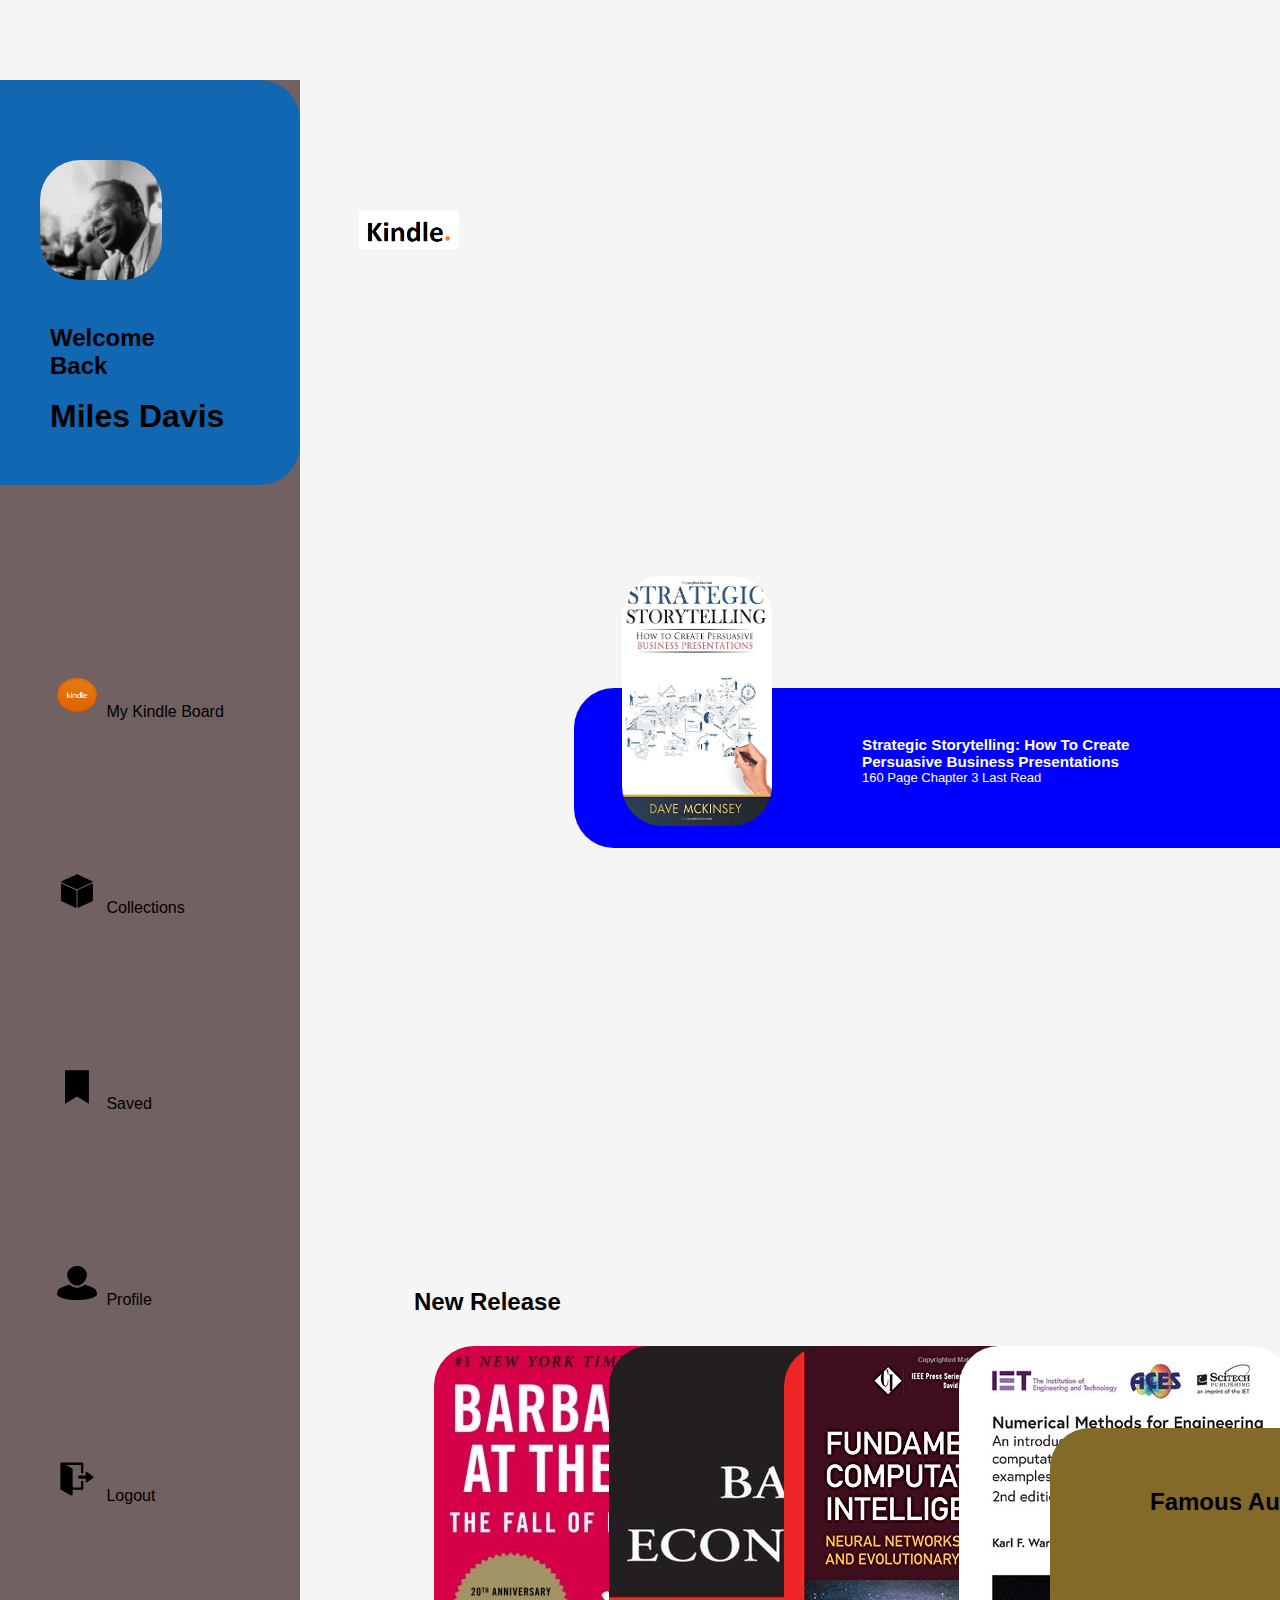
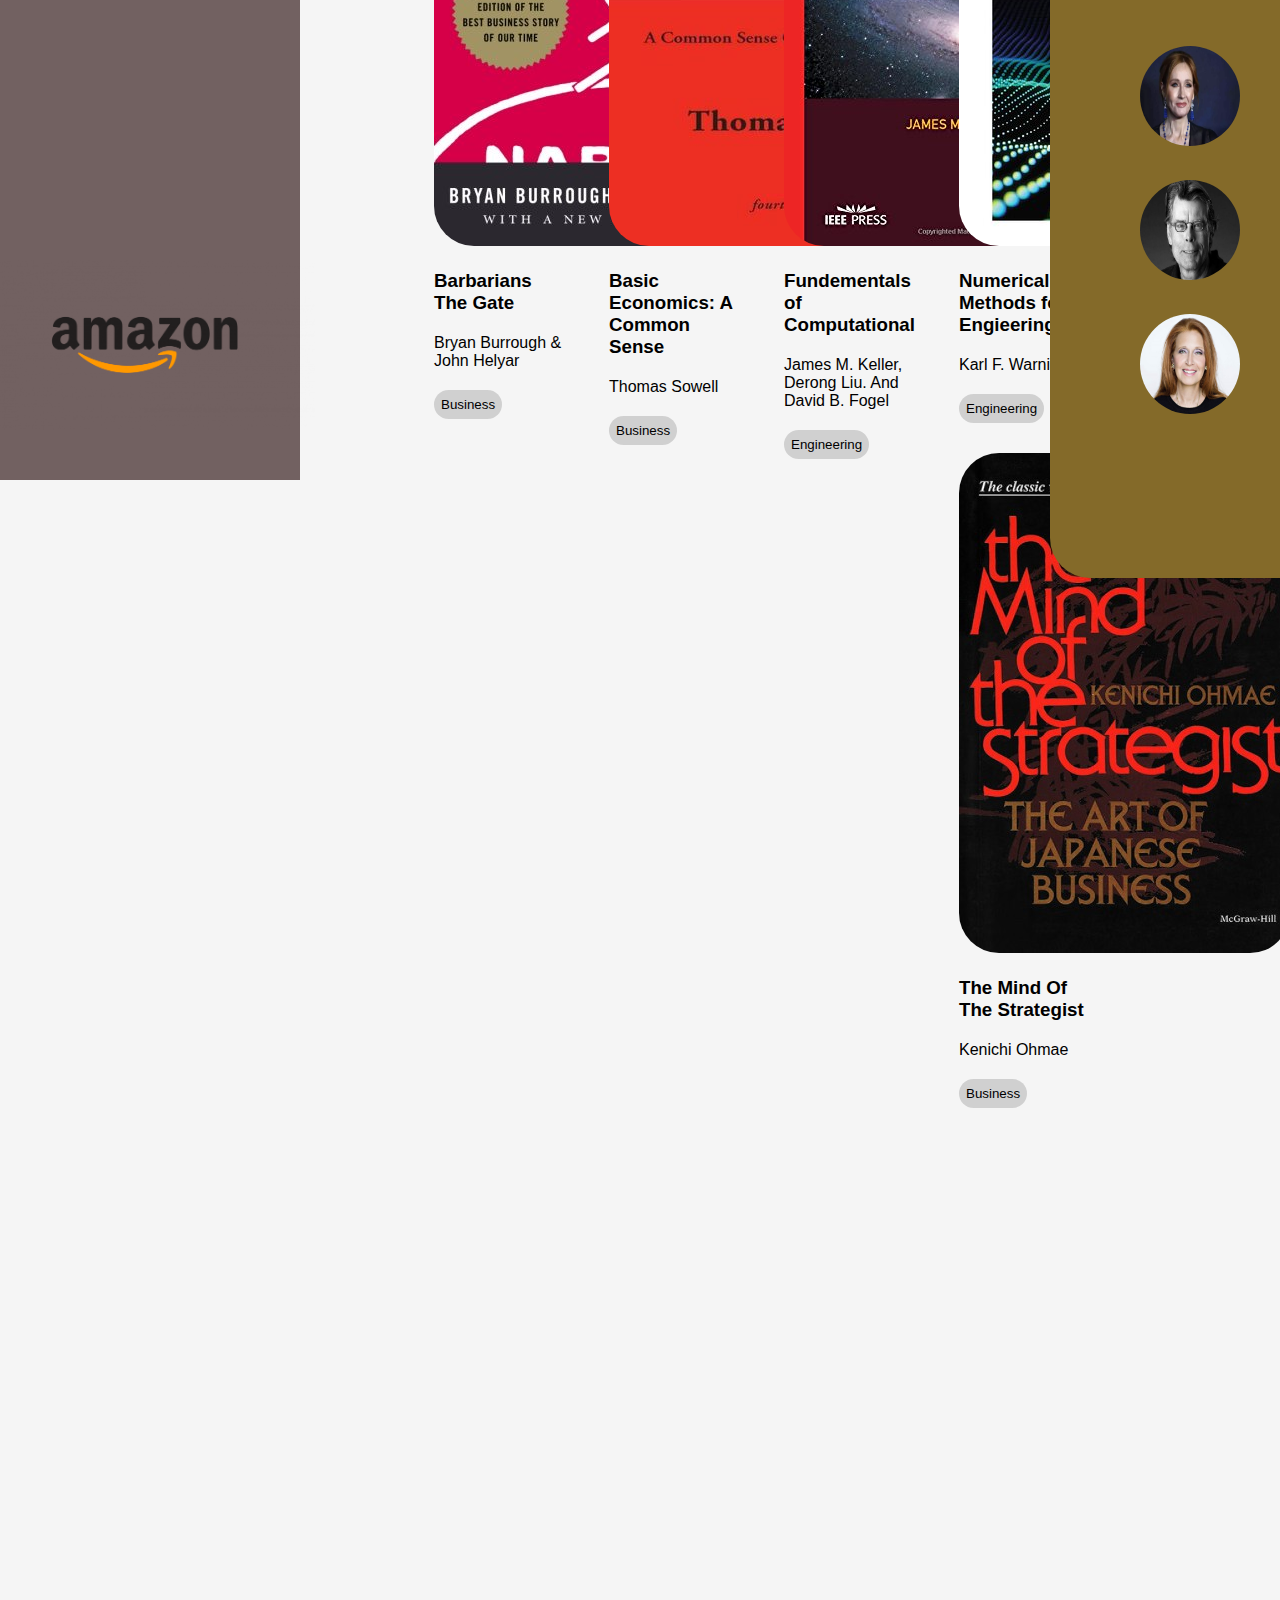
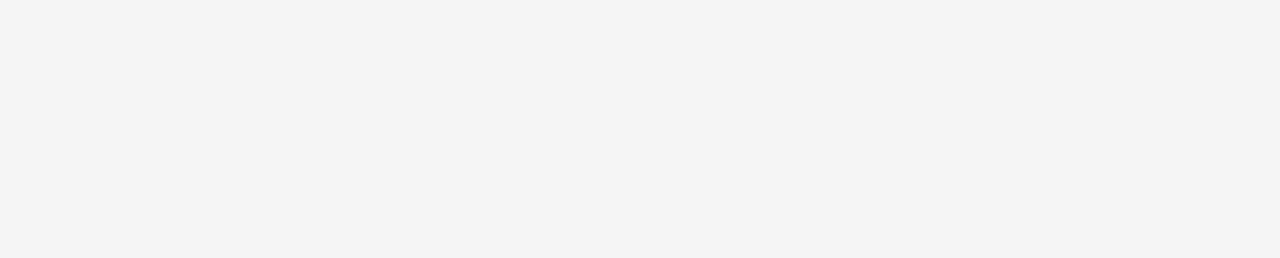
==== index.html @ 83be79df "updates 2" ====
<!DOCTYPE html>
<html>


<head>
    <meta charset="UTF-8">
    <meta name="index page" content=" ">
    <meta name=" " content=" ">
    <meta name="keywords" content=" ">
    <title>Home Page</title>
    <!-- displays site properly based on user's device -->
    <meta name="viewport" content="width=device-width, initial-scale=1.0">
    <link rel="stylesheet" href="./style.css">
</head>

<title> Amazon landing page</title>



<body style="background-color: #f5f5f5;font-family:'Segoe UI', Tahoma, Geneva, Verdana, sans-serif;">


    <header class="upperHeader">

        <!------------- Search--------------------->
        <div class="searchNav">


            <table class="searchNavtable">
                <tr>
                    <!----------------Logo------------------->
                    <td style="padding-right: 600px;">
                        <img id="navIcon" src="./assest/img/kindle.png">
                    </td>
                    <!-----------------Searchbar------------------>
                    <td style="padding-left:600px">
                        <div class=" container " style="grid-row:auto">
                            <form action="/ " method="GET " class="form ">
                                <input type="search " placeholder=" Search your books " class="search-field " />
                                <button type="submit " class="search-button ">
                                <img src="./assest/img/magnified.png ">
                              </button>
                            </form>
                        </div>
                    </td>
                    <!----------------------------------->
                    <td style="padding-left:50px">
                        <h3>New Release</h3>
                    </td>
                    <!----------------------------------->
                    <td style="padding-left:50px">
                        <h3 style="font-family:'Segoe UI', Tahoma, Geneva, Verdana, sans-serif;">Featured</h3>
                    </td>

                    <td style="padding-left:50px">
                        <img src="./assest/img/grid-fill.svg ">
                    </td>
                </tr>
            </table>




            <!----------------Recent books------------------->




    </header>



    <body>
        <!---------------leftsidebars------------------->
        <div class="leftsidebar">

            <div class="userName">
                <img id="userImage" src="./assest/img/IMG_20191210_074934.jpg">
                <br>
                <h2>Welcome <br> Back</h2>
                <br>
                <h1>Miles Davis</h1>
            </div>

            <div class="leftsidebar_table">
                <table>
                    <tr span="1">
                        <!----- KINDLE ICON----->
                        <td colspan="2">

                            <p> <img src="./assest/img/kindle-icon.png"> My Kindle Board</p>
                        </td>
                    </tr>
                    <tr>
                        <td>

                            <p> <img src="./assest/img/icon/cube.svg"> Collections</p>
                        </td>
                    </tr>
                    <tr>
                        <td>
                            <p> <img src="./assest/img/icon/bookmark.svg"> Saved</p>
                        </td>
                    </tr>
                    <tr>
                        <td>

                            <p> <img src="./assest/img/icon/profile.png"> Profile</p>
                        </td>
                    </tr>
                    <tr>
                        <td>
                            <p> <img src="./assest/img/icon/logout.svg"> Logout</p>
                        </td>
                    </tr>
                    <tr>
                        <td>

                        </td>
                    </tr>
                </table>
                <img id="productAmazon" src="./assest/img/amazon_PNG13-750x375.png">
            </div>

        </div>




        <!----------------Recent books------------------->
        <!----------------This portion will use the Jquery API for animation------------------->
        <div class="scrollRecentbooks">


            <!----------------This portion will use the Jquery API for animation------------------->
            <div class="rowImagecontainer">
                <div class="columnSlidefade">
                    <font size="-1">
                        <h3>Strategic Storytelling: How To Create<br> Persuasive Business Presentations</h3>
                        <P>
                            160 Page Chapter 3 Last Read
                        </P>
                    </font>
                    <div id="bookCover">
                        <img src="./assest/books/book1.jpg">
                    </div>

                </div>

            </div>

            <div class="rowImagecontainer1">
                <div class="columnSlidefade1">
                    <font size="-1">
                        <h3>Strategic Storytelling: How To Create<br> Persuasive Business Presentations</h3>
                        <P>
                            160 Page Chapter 3 Last Read
                        </P>
                    </font>
                    <div id="bookCover1">
                        <img src="./assest/books/book1.jpg">
                    </div>

                </div>

            </div>

            <div class="rowImagecontainer2">
                <div class="columnSlidefade2">
                    <font size="-1">
                        <h3>Strategic Storytelling: How To Create<br> Persuasive Business Presentations</h3>
                        <P>
                            160 Page Chapter 3 Last Read
                        </P>
                    </font>
                    <div id="bookCover2">
                        <img src="./assest/books/book1.jpg">
                    </div>

                </div>

            </div>


            <div class="rowImagecontainer3">
                <div class="columnSlidefade3">
                    <font size="-1">
                        <h3>Strategic Storytelling: How To Create<br> Persuasive Business Presentations</h3>
                        <P>
                            160 Page Chapter 3 Last Read
                        </P>
                    </font>
                    <div id="bookCover2">
                        <img src="./assest/books/book1.jpg">
                    </div>

                </div>

            </div>

            <div class="rowImagecontainer4">
                <div class="columnSlidefade4">
                    <font size="-1">
                        <h3>Strategic Storytelling: How To Create<br> Persuasive Business Presentations</h3>
                        <P>
                            160 Page Chapter 3 Last Read
                        </P>
                    </font>
                    <div id="bookCover4">
                        <img src="./assest/books/book1.jpg">
                    </div>

                </div>

            </div>

            <div class="rowImagecontainer5">
                <div class="columnSlidefade5">
                    <font size="-1">
                        <h3>Strategic Storytelling: How To Create<br> Persuasive Business Presentations</h3>
                        <P>
                            160 Page Chapter 3 Last Read
                        </P>
                    </font>
                    <div id="bookCover5">
                        <img src="./assest/books/book1.jpg">
                    </div>

                </div>

            </div>







            <!----------------Recent books------------------->
        </div>


        <!------------------ New Releases------------------------->
        <div class="NewReleases">

            <h2 id="titleNewReleases"> New Release</h2>
            <!------------------ content------------------------->

            <div Class="rowReleses" align="left">

                <div class="columnReleases">

                    <img src="./assest/img/book1.jpg">

                    <h3>Barbarians The Gate</h3>
                    <p>
                        Bryan Burrough & John Helyar
                    </p>
                    <button>
                    <p>
                        Business
                    </p>
                    </button>
                </div>

                <div class="columnReleases">

                    <img src="./assest/img/book2.jpg">

                    <h3>Basic Economics: A Common Sense </h3>
                    <p>
                        Thomas Sowell
                    </p>
                    <button>
                    <p>
                        Business
                    </p>
                </button>

                </div>

                <div class="columnReleases">

                    <img src="./assest/img/book3.jpg">

                    <h3>Fundementals of Computational</h3>
                    <p>
                        James M. Keller, Derong Liu. And David B. Fogel
                    </p>
                    <button>
                    <p>
                        Engineering
                    </p>
                </button>
                </div>

                <div class="columnReleases">

                    <img src="./assest/img/book4.jpg">

                    <h3>Numerical Methods for Engieering</h3>
                    <p>
                        Karl F. Warnick
                    </p>
                    <button>
                    <p>
                        Engineering
                    </p>
                </button>
                </div>

                <div class="columnReleases">

                    <img src="./assest/img/book5.jpg">

                    <h3>The Mind Of The Strategist</h3>
                    <p>
                        Kenichi Ohmae
                    </p>
                    <button>
                    <p>
                        Business
                    </p>
                    </button>
                </div>

            </div>
        </div>
        <!---------------rightsidebars------------------->

        <div class="rightsidebar">
            <h2>Famous Authors</h2>

            <table cellpadding="10" cellspacing="30">
                <tr colspan="2">
                    <td>
                        <img src="./assest/authors/rowlings.webp">
                    </td>
                    <td style="padding-left:30px;">
                        <h3>J.K. Rowling</h3>
                        <p>10 Books</p>
                    </td>
                </tr>
                <tr colspan="2">
                    <td>
                        <img src="./assest/authors/king.jpg">
                    </td>
                    <td style="padding-left:30px;">
                        <h3>Stephan King</h3>
                        <p>61 Novels</p>
                    </td>
                </tr>
                <tr colspan="2">
                    <td>
                        <img src="./assest/authors/steel.jpeg">
                    </td>
                    <td style="padding-left:30px;">
                        <h3>Danielle Steel</h3>
                        <p>179 Books</p>
                    </td>
                </tr>
            </table>
        </div>
        <!------------------ New Authors------------------------->




    </body>

    <footer>

    </footer>

</body>


<footer>

</footer>


</html>
---- style.css ----
/************************************************/

.upperHeader {
    margin-bottom: 5%;
}


/*******************Search****************************/

.searchTitle {
    padding-right: 300px;
}


/*************************************************************************************/

.searchNavtable {
    display: flex;
    margin-left: 357px;
}


/****************************SearchMagnified******************************************/

.columnSearchmag {
    float: left;
    width: 50%;
}

.rowSearchmag {
    content: "";
    display: table;
    clear: both;
}


/* Reset browser's padding and margin */

* {
    margin: 0;
    padding: 0;
    box-sizing: border-box;
}

.container {
    margin: 200px auto;
    width: 400px;
    height: 60px
}


/* magnify glass */

.form {
    display: flex;
    flex-direction: row;
}

.search-field {
    width: 100%;
    padding: 30px 5px 10px 20px;
    border: none;
    border-radius: 100px;
    outline: none;
    font-size: medium;
    font-family: 'Segoe UI', Tahoma, Geneva, Verdana, sans-serif;
}

.search-button {
    background: transparent;
    border: none;
    outline: none;
    margin-left: -30px;
}

.search-button img {
    width: 20px;
    height: 20px;
    object-fit: cover;
}

#navIcon {
    width: 100px;
    height: auto;
    background: transparent;
    background-color: transparent;
}


/*******************Books you read last****************************/


/******.scrollRecentbooks {
    margin-left: 200px;


.scrollRecentbooks h2 {
    padding-bottom: 40px;
}

.columnShelf {
    float: left;
    width: 50%;
    margin: 50px;
    bottom: 100px;
    padding-left: 200px;
}

.rowShelf::after {
    content: "";
    display: table;
    clear: both;
    flex: content;
}

.rowShelf img {
    border-radius: 30px;
}

.bookCover {
    border-style: solid;
    padding-top: -100px;
    padding-right: 5px;
    padding-left: 5px;
    padding-bottom: 15px;
}

.row #navIcon {
    width: 100px;
    height: auto;
    background: transparent;
    background-color: transparent;
}

******/


/*******************Booksbox****************************/

.rowBookbox::after {
    content: "";
    clear: both;
    display: table;
}

.columnRookbox {
    float: left;
    width: 50%;
    padding: 5px;
}


/********************* Registration Screen***************************/

#regImage {
    width: 150px;
    margin-left: 500px;
    align-items: center;
}

#noteTake {
    width: 20px;
}

input[type=text] {
    width: 100%;
    padding: 8px 20px;
    margin: 8px 0;
    box-sizing: border-box;
    border-radius: 5px;
    background: #f1f1f1;
}

.registerTable {
    background-color: #f7f3f3;
    margin-bottom: 80px;
    margin-top: 10px;
    border-color: #e0dbdb;
    border: solid 0.1em;
    border-radius: 15px;
}


/* Set a style for the submit/register button */

.registerbtn {
    background-color: #FF9900;
    color: white;
    padding: 16px 20px;
    margin: 8px 0;
    border: solid 0.1em;
    border-color: #000000;
    cursor: pointer;
    width: 100%;
    opacity: 0.9;
}

.registerbtn:hover {
    opacity: 1;
}


/* Add a blue text color to links */

.registerTable a {
    color: dodgerblue;
}


/* Set a grey background color and center the text of the "sign in" section */

.signin {
    background-color: #f1f1f1;
    text-align: center;
}


/**********************************************************************************************************************************/


/******************REGISTRATION2 FINAL*****************************/

@font-face {
    font-family: 'Segoe UI', Tahoma, Geneva, Verdana, sans-serif;
    src: url('\font\alternative-amazon-font\FiraSansCondensed-SemiBold')format('truetype');
}

.body {
    font-family: 'Segoe UI', Tahoma, Geneva, Verdana, sans-serif;
    height: 100%;
    width: 200%;
}

* {
    box-sizing: border-box;
}

.register {
    background: white;
    height: 100vh;
    display: flex;
    flex-direction: column;
    align-items: center;
    padding-bottom: 400px;
}

.registerLogo {
    margin-top: 20px;
    margin-bottom: 15px;
    margin-right: auto;
    margin-left: auto;
    object-fit: cover;
    justify-content: center;
    align-items: center;
    padding-right: 20px;
}

.registerLogo {
    width: 100px;
}

.registerBox {
    width: 300px;
    height: fit-content;
    display: flex;
    flex-direction: column;
    border-radius: 7px;
    box-shadow: 0px 1px 2px 3px rgba(0, 0, 0, 0.1);
    border: 1px solid lightgray;
    padding: 15px;
}

.registerForm input {
    height: 30px;
    border-radius: 5px;
    margin-bottom: 10px;
    background-color: #fff;
    outline: none;
    width: 98%;
    border: 1px solid grey;
}

.registerForm .input:focus {
    border: 2px solid orange;
    box-shadow: 0px 1px 2px 0px rgba(0, 0, 0, 0.2);
}

.registerBox p {
    margin-top: 15px;
    font-size: 12px;
    justify-content: justify;
}

.register a {
    cursor: pointer;
    color: #1167b1;
    text-decoration: none;
}

.register a:hover {
    color: #FF9900;
    text-decoration: underline;
}

.register_registerButton {
    cursor: pointer;
    background-color: #FF9900;
    background-image: linear-gradient(62deg, #FF9900 0%, #F7CE68 100%);
    border-radius: 2px;
    margin-top: 10px;
    border-color: #a88734 #9c7e31 #846a29;
}

.registerBox Button {
    cursor: pointer;
    border-radius: 2px;
    width: 100%;
    outline: none;
    border: 1px solid;
    border-color: darkgray;
    margin: top 10px;
}


/**********************************************************************************************************************************/


/*******************Books you read last****************************/

.NewReleases {
    padding-left: 180px;
    margin-right: 50px;
    position: relative;
    margin-top: 120px;
}

.columnReleases {
    float: left;
    width: 16.667%;
    padding-top: 30px;
    padding-left: 20px;
    padding-right: 20px;
}

.rowReleses::after {
    content: "";
    display: table;
    clear: both;
}

#titleNewReleases {
    padding-left: 20px
}

.NewReleases h3 {
    margin-top: 20px;
    margin-bottom: 20px;
}

.NewReleases button {
    margin-top: 20px;
    border-radius: 40px;
    padding: 7px;
    color: #000000;
    background-color: #D0D0D0;
    border: none;
    font-family: 'Segoe UI', Tahoma, Geneva, Verdana, sans-serif;
}

.NewReleases img {
    border-radius: 40px;
}


/**********************************************************************************************************************************/


/******************* there are two sidebars lefts side and right side panel styling

/******************* lifesidebar****************************/

.leftsidebar {
    background-color: rgb(114, 97, 97);
    height: 2000px;
    width: 300px;
    float: left;
    padding-bottom: 100px;
    position: relative;
    margin-right: 114px;
    bottom: 28rem;
}

.leftsidebar p {
    display: inline-block;
}

#userImage {
    margin-top: 40px;
    padding: 40px;
    border-radius: 80px;
    height: 200px;
    align-items: center;
}

.userName h2 {
    align-items: center;
    justify-content: center;
    padding-left: 50px;
}

.userName h1 {
    align-items: center;
    justify-content: center;
    padding-left: 50px;
    padding-bottom: 50px;
}

.userName {
    border-color: #1167b1;
    background-color: #1167b1;
    border-bottom-right-radius: 40px;
    border-top-right-radius: 40px;
}

.leftsidebar_table img {
    padding: 5px;
    width: 50px;
    height: 40px;
    margin-top: 150px;
    margin-left: 50px;
    padding-top: 1px;
}

.leftsidebar_table {
    margin-top: 40px;
}

#productAmazon {
    width: 350px;
    height: auto;
    margin-top: 350px;
    margin-left: -30px;
}


/******************* rightsidebar****************************/

.rightsidebar {
    background-color: #846a29;
    height: 750px;
    width: 460px;
    float: right;
    position: relative;
    bottom: 80em;
    left: 230px;
    border-bottom-left-radius: 40px;
    border-top-left-radius: 40px;
}

.rightsidebar img {
    width: 100px;
    height: 100px;
    border-radius: 50px;
    align-items: center;
    margin-left: 60px;
}

.rightsidebar h2 {
    align-items: center;
    justify-content: center;
    padding-left: 100px;
    margin-top: 60px;
    padding-bottom: 100px;
}

.rightsidebar tr {
    padding-bottom: 20px;
    margin-bottom: 20px;
}


/**********************************************************************************************************************************/

.scrollRecentbooks {
    display: flex;
    overflow-y: hidden;
    position: relative;
    top: -10rem;
    height: 40rem;
    background-color: transparent;
}

.rowImagecontainer {
    height: 10rem;
    background-color: blue;
    width: 50rem;
    border-radius: 40px;
    position: absolute;
    left: 10rem;
    bottom: 10rem;
}

.columnSlidefade {
    position: absolute;
    width: 20rem;
    height: 10rem;
    top: 3rem;
    left: 18rem;
    border-radius: 10px;
    color: white;
}

.columnSlidefade p {}

#bookCover img {
    width: 150px;
    height: 250px;
    border-radius: 40px;
}

#bookCover {
    position: absolute;
    left: -15rem;
    top: -10rem;
}


/*--------------------------------------------------------*/

.rowImagecontainer1 {
    height: 10rem;
    background-color: blue;
    width: 50rem;
    border-radius: 40px;
    position: absolute;
    left: 70rem;
    bottom: 10rem;
}

.columnSlidefade1 {
    position: absolute;
    width: 20rem;
    height: 10rem;
    top: 3rem;
    left: 18rem;
    border-radius: 10px;
    color: white;
}

.columnSlidefade1 p {}

#bookCover1 img {
    width: 150px;
    height: 250px;
    border-radius: 40px;
}

#bookCover1 {
    position: absolute;
    left: -15rem;
    top: -10rem;
}


/*--------------------------------------------------------*/

.rowImagecontainer2 {
    height: 10rem;
    background-color: blue;
    width: 50rem;
    border-radius: 40px;
    position: absolute;
    left: 190rem;
    bottom: 10rem;
}

.columnSlidefade2 {
    position: absolute;
    width: 20rem;
    height: 10rem;
    top: 3rem;
    left: 18rem;
    border-radius: 10px;
    color: white;
}

.columnSlidefade2 p {}

#bookCover2 img {
    width: 150px;
    height: 250px;
    border-radius: 40px;
}

#bookCover2 {
    position: absolute;
    left: -15rem;
    top: -10rem;
}


/*--------------------------------------------------------*/

.rowImagecontainer3 {
    height: 10rem;
    background-color: blue;
    width: 50rem;
    border-radius: 40px;
    position: absolute;
    left: 130rem;
    bottom: 10rem;
}

.columnSlidefade3 {
    position: absolute;
    width: 20rem;
    height: 10rem;
    top: 3rem;
    left: 18rem;
    border-radius: 10px;
    color: white;
}

.columnSlidefade3 p {}

#bookCover3 img {
    width: 150px;
    height: 250px;
    border-radius: 40px;
}

#bookCover3 {
    position: absolute;
    left: -15rem;
    top: -10rem;
}


/*--------------------------------------------------------*/

.rowImagecontainer4 {
    height: 10rem;
    background-color: blue;
    width: 50rem;
    border-radius: 40px;
    position: absolute;
    left: 250rem;
    bottom: 10rem;
}

.columnSlidefade4 {
    position: absolute;
    width: 20rem;
    height: 10rem;
    top: 3rem;
    left: 18rem;
    border-radius: 10px;
    color: white;
}

.columnSlidefade4 p {}

#bookCover4 img {
    width: 150px;
    height: 250px;
    border-radius: 40px;
}

#bookCover4 {
    position: absolute;
    left: -15rem;
    top: -10rem;
}


/*--------------------------------------------------------*/

.rowImagecontainer5 {
    height: 10rem;
    background-color: blue;
    width: 50rem;
    border-radius: 40px;
    position: absolute;
    left: 310rem;
    bottom: 10rem;
}

.columnSlidefade5 {
    position: absolute;
    width: 20rem;
    height: 10rem;
    top: 3rem;
    left: 18rem;
    border-radius: 10px;
    color: white;
}

.columnSlidefade5 p {}

#bookCover5 img {
    width: 150px;
    height: 250px;
    border-radius: 40px;
}

#bookCover5 {
    position: absolute;
    left: -15rem;
    top: -10rem;
}
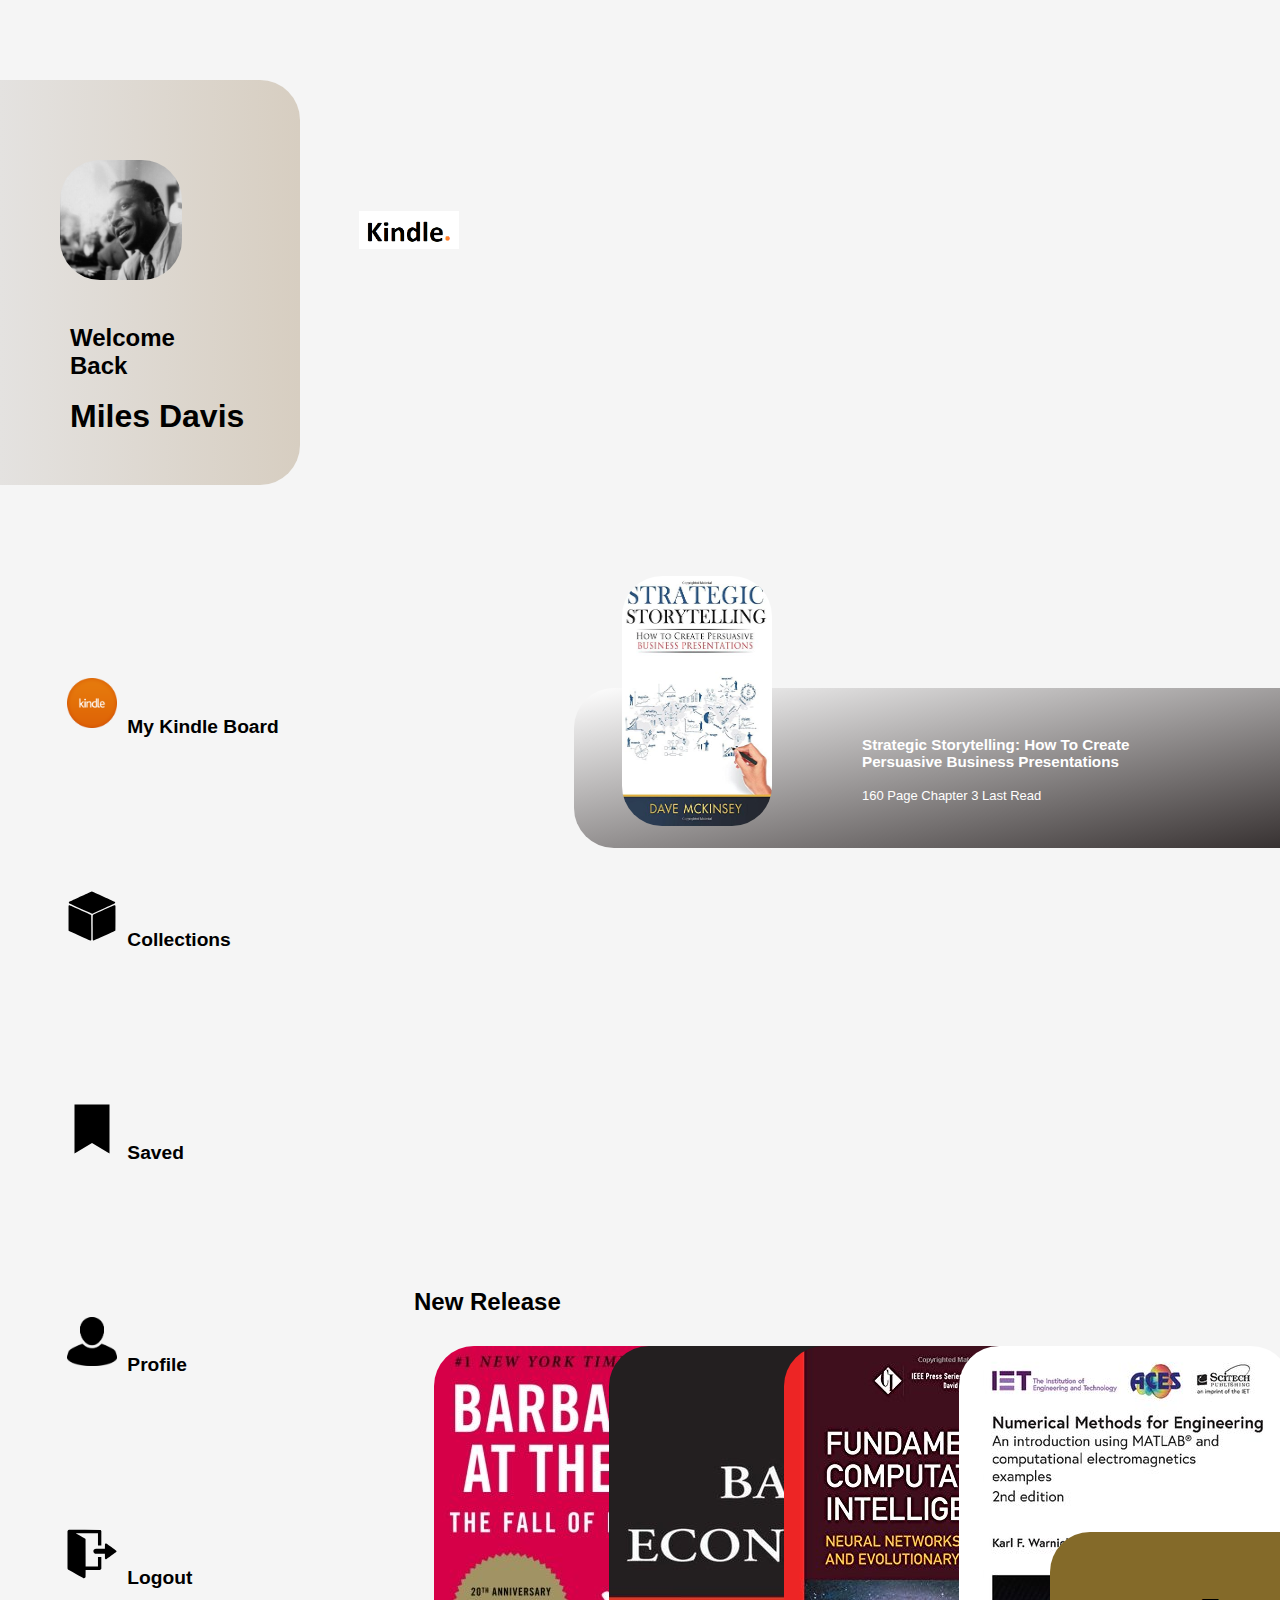
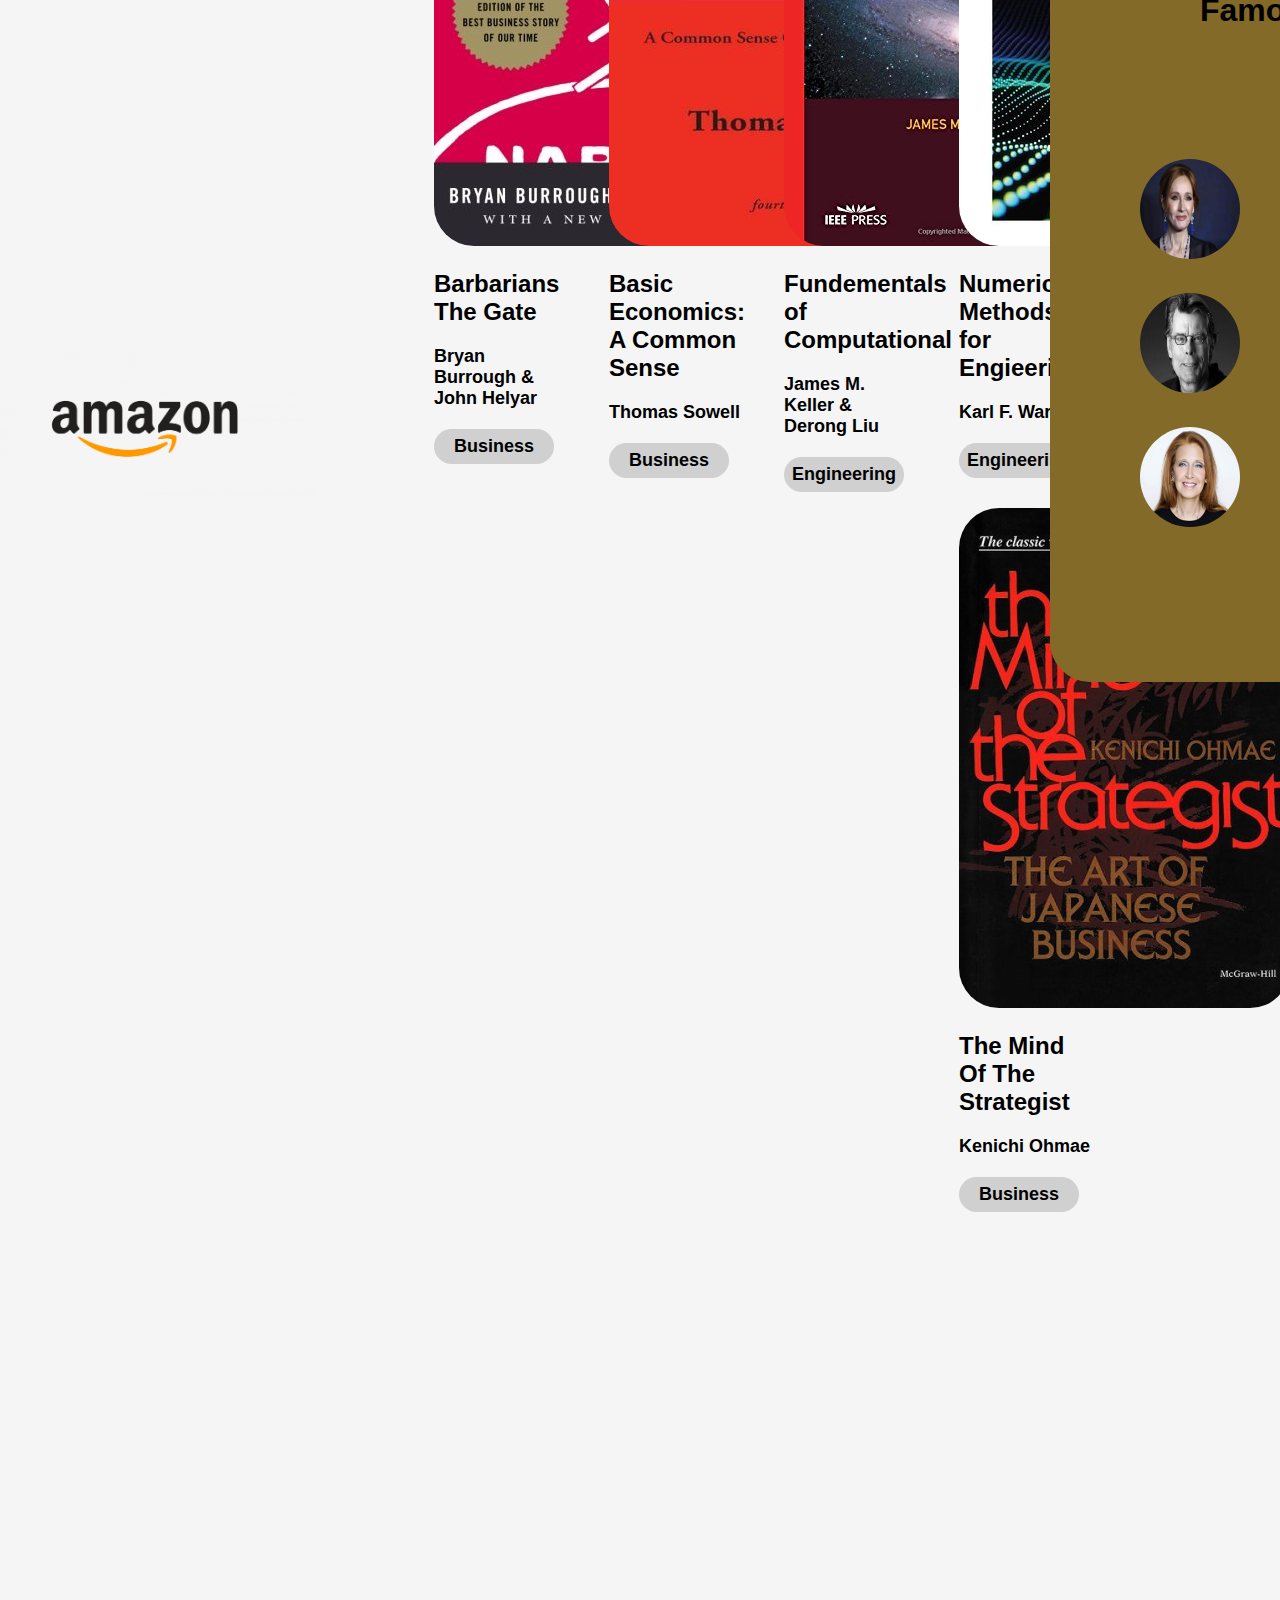
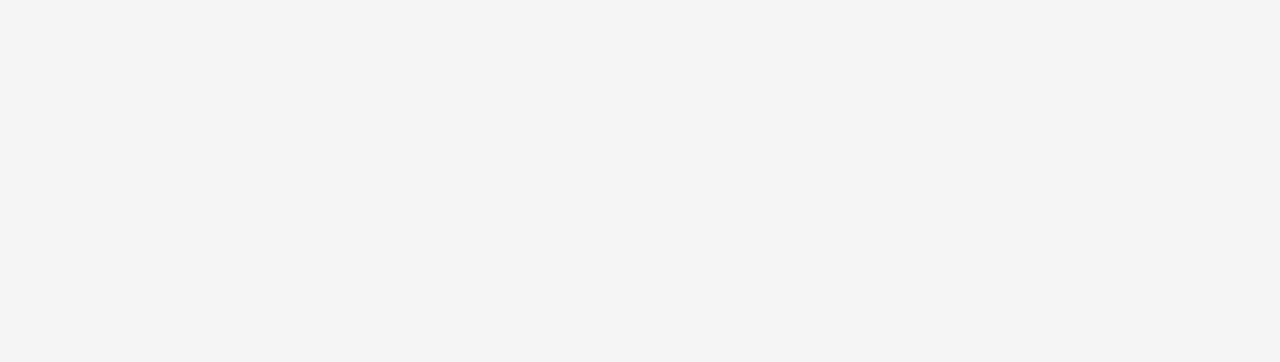
==== commit 41f80649: "update 4" ====
--- a/index.html
+++ b/index.html
@@ -61,7 +61,7 @@
 
 
 
-            <!----------------Recent books------------------->
+
 
 
 
@@ -87,8 +87,7 @@
                     <tr span="1">
                         <!----- KINDLE ICON----->
                         <td colspan="2">
-
-                            <p> <img src="./assest/img/kindle-icon.png"> My Kindle Board</p>
+                            <p> <img src="./assest/img/kindle-icon.png"> My Kindle Board </p>
                         </td>
                     </tr>
                     <tr>
@@ -137,6 +136,7 @@
                 <div class="columnSlidefade">
                     <font size="-1">
                         <h3>Strategic Storytelling: How To Create<br> Persuasive Business Presentations</h3>
+                        <br>
                         <P>
                             160 Page Chapter 3 Last Read
                         </P>
@@ -152,13 +152,14 @@
             <div class="rowImagecontainer1">
                 <div class="columnSlidefade1">
                     <font size="-1">
-                        <h3>Strategic Storytelling: How To Create<br> Persuasive Business Presentations</h3>
+                        <h3> Forecasting: Principles and Practice <br> and Blockchain</h3>
+                        <br>
                         <P>
-                            160 Page Chapter 3 Last Read
+                            200 Page Chapter 8 Last Read
                         </P>
                     </font>
                     <div id="bookCover1">
-                        <img src="./assest/books/book1.jpg">
+                        <img src="./assest/books/book3.jpg">
                     </div>
 
                 </div>
@@ -168,13 +169,14 @@
             <div class="rowImagecontainer2">
                 <div class="columnSlidefade2">
                     <font size="-1">
-                        <h3>Strategic Storytelling: How To Create<br> Persuasive Business Presentations</h3>
+                        <h3>Valuation: Measuring and Managing <br> the Value of Companies, Fourth Edition</h3>
+                        <br>
                         <P>
-                            160 Page Chapter 3 Last Read
+                            768 Page Chapter 4 Last Read
                         </P>
                     </font>
                     <div id="bookCover2">
-                        <img src="./assest/books/book1.jpg">
+                        <img src="./assest/books/book4.jpg">
                     </div>
 
                 </div>
@@ -185,13 +187,14 @@
             <div class="rowImagecontainer3">
                 <div class="columnSlidefade3">
                     <font size="-1">
-                        <h3>Strategic Storytelling: How To Create<br> Persuasive Business Presentations</h3>
-                        <P>
-                            160 Page Chapter 3 Last Read
-                        </P>
+                        <h3>Start-Up Nation: <br> The Story of Israel’s Economic Miracle</h3>
+                        <br>
+                        <p>
+                            80 Page Chapter 2 Last Read
+                        </p>
                     </font>
                     <div id="bookCover2">
-                        <img src="./assest/books/book1.jpg">
+                        <img src="./assest/books/book10.jpg">
                     </div>
 
                 </div>
@@ -201,13 +204,14 @@
             <div class="rowImagecontainer4">
                 <div class="columnSlidefade4">
                     <font size="-1">
-                        <h3>Strategic Storytelling: How To Create<br> Persuasive Business Presentations</h3>
-                        <P>
-                            160 Page Chapter 3 Last Read
-                        </P>
+                        <h3>Snapshots from Hell: <br> The Making of an MBA</h3>
+                        <br>
+                        <p>
+                            120 Page Chapter 6 Last Read
+                        </p>
                     </font>
                     <div id="bookCover4">
-                        <img src="./assest/books/book1.jpg">
+                        <img src="./assest/books/book8.jpg">
                     </div>
 
                 </div>
@@ -217,28 +221,30 @@
             <div class="rowImagecontainer5">
                 <div class="columnSlidefade5">
                     <font size="-1">
-                        <h3>Strategic Storytelling: How To Create<br> Persuasive Business Presentations</h3>
-                        <P>
-                            160 Page Chapter 3 Last Read
-                        </P>
+                        <h3> Forecasting: Principles and Practic</h3>
+                        <br>
+                        <br>
+                        <p>
+                            200 Page Chapter 3 Last Read
+                        </p>
                     </font>
                     <div id="bookCover5">
-                        <img src="./assest/books/book1.jpg">
-                    </div>
-
-                </div>
-
-            </div>
-
-
-
-
-
-
-
-            <!----------------Recent books------------------->
+                        <img src="./assest/books/book5.jpg">
+                    </div>
+
+                </div>
+
+            </div>
+
+
+
+
+
+
+
+
         </div>
-
+        <!----------------Recent books------------------->
 
         <!------------------ New Releases------------------------->
         <div class="NewReleases">
@@ -285,7 +291,7 @@
 
                     <h3>Fundementals of Computational</h3>
                     <p>
-                        James M. Keller, Derong Liu. And David B. Fogel
+                        James M. Keller & Derong Liu
                     </p>
                     <button>
                     <p>
--- a/style.css
+++ b/style.css
@@ -325,7 +325,7 @@
 /**********************************************************************************************************************************/
 
 
-/*******************Books you read last****************************/
+/*******************New Release****************************/
 
 .NewReleases {
     padding-left: 180px;
@@ -355,11 +355,21 @@
 .NewReleases h3 {
     margin-top: 20px;
     margin-bottom: 20px;
+    font-size: x-large;
+    font-family: 'Segoe UI', Tahoma, Geneva, Verdana, sans-serif;
+    font-weight: bold;
+}
+
+.NewReleases h3 {
+    font-size: x-large;
+    font-family: 'Segoe UI', Tahoma, Geneva, Verdana, sans-serif;
+    font-weight: bold;
 }
 
 .NewReleases button {
     margin-top: 20px;
-    border-radius: 40px;
+    border-radius: 70px;
+    width: 120px;
     padding: 7px;
     color: #000000;
     background-color: #D0D0D0;
@@ -371,6 +381,12 @@
     border-radius: 40px;
 }
 
+.NewReleases p {
+    font-size: large;
+    font-family: 'Segoe UI', Tahoma, Geneva, Verdana, sans-serif;
+    font-weight: bolder;
+}
+
 
 /**********************************************************************************************************************************/
 
@@ -380,7 +396,7 @@
 /******************* lifesidebar****************************/
 
 .leftsidebar {
-    background-color: rgb(114, 97, 97);
+    background-color: transparent;
     height: 2000px;
     width: 300px;
     float: left;
@@ -392,6 +408,9 @@
 
 .leftsidebar p {
     display: inline-block;
+    font-size: larger;
+    font-family: 'Segoe UI', Tahoma, Geneva, Verdana, sans-serif;
+    font-weight: bold;
 }
 
 #userImage {
@@ -400,12 +419,14 @@
     border-radius: 80px;
     height: 200px;
     align-items: center;
+    margin-left: 20px;
 }
 
 .userName h2 {
     align-items: center;
     justify-content: center;
     padding-left: 50px;
+    margin-left: 20px;
 }
 
 .userName h1 {
@@ -413,6 +434,7 @@
     justify-content: center;
     padding-left: 50px;
     padding-bottom: 50px;
+    margin-left: 20px;
 }
 
 .userName {
@@ -420,14 +442,15 @@
     background-color: #1167b1;
     border-bottom-right-radius: 40px;
     border-top-right-radius: 40px;
+    background-image: linear-gradient(to left, #D7CEC1, #E4E2E0);
 }
 
 .leftsidebar_table img {
     padding: 5px;
-    width: 50px;
-    height: 40px;
+    width: 60px;
+    height: auto;
     margin-top: 150px;
-    margin-left: 50px;
+    margin-left: 60px;
     padding-top: 1px;
 }
 
@@ -468,14 +491,29 @@
 .rightsidebar h2 {
     align-items: center;
     justify-content: center;
-    padding-left: 100px;
+    padding-left: 150px;
     margin-top: 60px;
     padding-bottom: 100px;
+    font-size: xx-large;
+    font-family: 'Segoe UI', Tahoma, Geneva, Verdana, sans-serif;
+    font-weight: bold;
 }
 
 .rightsidebar tr {
     padding-bottom: 20px;
     margin-bottom: 20px;
+}
+
+.rightsidebar p {
+    font-size: medium;
+    font-family: 'Segoe UI', Tahoma, Geneva, Verdana, sans-serif;
+    font-weight: bold;
+}
+
+.rightsidebar h3 {
+    font-size: x-large;
+    font-family: 'Segoe UI', Tahoma, Geneva, Verdana, sans-serif;
+    font-weight: bold;
 }
 
 
@@ -492,7 +530,7 @@
 
 .rowImagecontainer {
     height: 10rem;
-    background-color: blue;
+    background-image: linear-gradient(to bottom right, white, #2b2525);
     width: 50rem;
     border-radius: 40px;
     position: absolute;
@@ -525,11 +563,11 @@
 }
 
 
-/*--------------------------------------------------------*/
+/*----------------------- Scrolling gallery =---------------------------------*/
 
 .rowImagecontainer1 {
     height: 10rem;
-    background-color: blue;
+    background-image: linear-gradient(to bottom right, #232C37, #00685A);
     width: 50rem;
     border-radius: 40px;
     position: absolute;
@@ -550,7 +588,7 @@
 .columnSlidefade1 p {}
 
 #bookCover1 img {
-    width: 150px;
+    width: 159px;
     height: 250px;
     border-radius: 40px;
 }
@@ -566,7 +604,7 @@
 
 .rowImagecontainer2 {
     height: 10rem;
-    background-color: blue;
+    background-image: linear-gradient(to bottom right, #A31C20, #10080E);
     width: 50rem;
     border-radius: 40px;
     position: absolute;
@@ -603,7 +641,7 @@
 
 .rowImagecontainer3 {
     height: 10rem;
-    background-color: blue;
+    background-image: linear-gradient(to bottom right, #DFF1F8, #3974B1);
     width: 50rem;
     border-radius: 40px;
     position: absolute;
@@ -640,7 +678,7 @@
 
 .rowImagecontainer4 {
     height: 10rem;
-    background-color: blue;
+    background-image: linear-gradient(to bottom right, #3B5E9D, #FFFFFF, #C96048);
     width: 50rem;
     border-radius: 40px;
     position: absolute;
@@ -677,7 +715,7 @@
 
 .rowImagecontainer5 {
     height: 10rem;
-    background-color: blue;
+    background-image: linear-gradient(to bottom right, #206A35, #D7CA68);
     width: 50rem;
     border-radius: 40px;
     position: absolute;
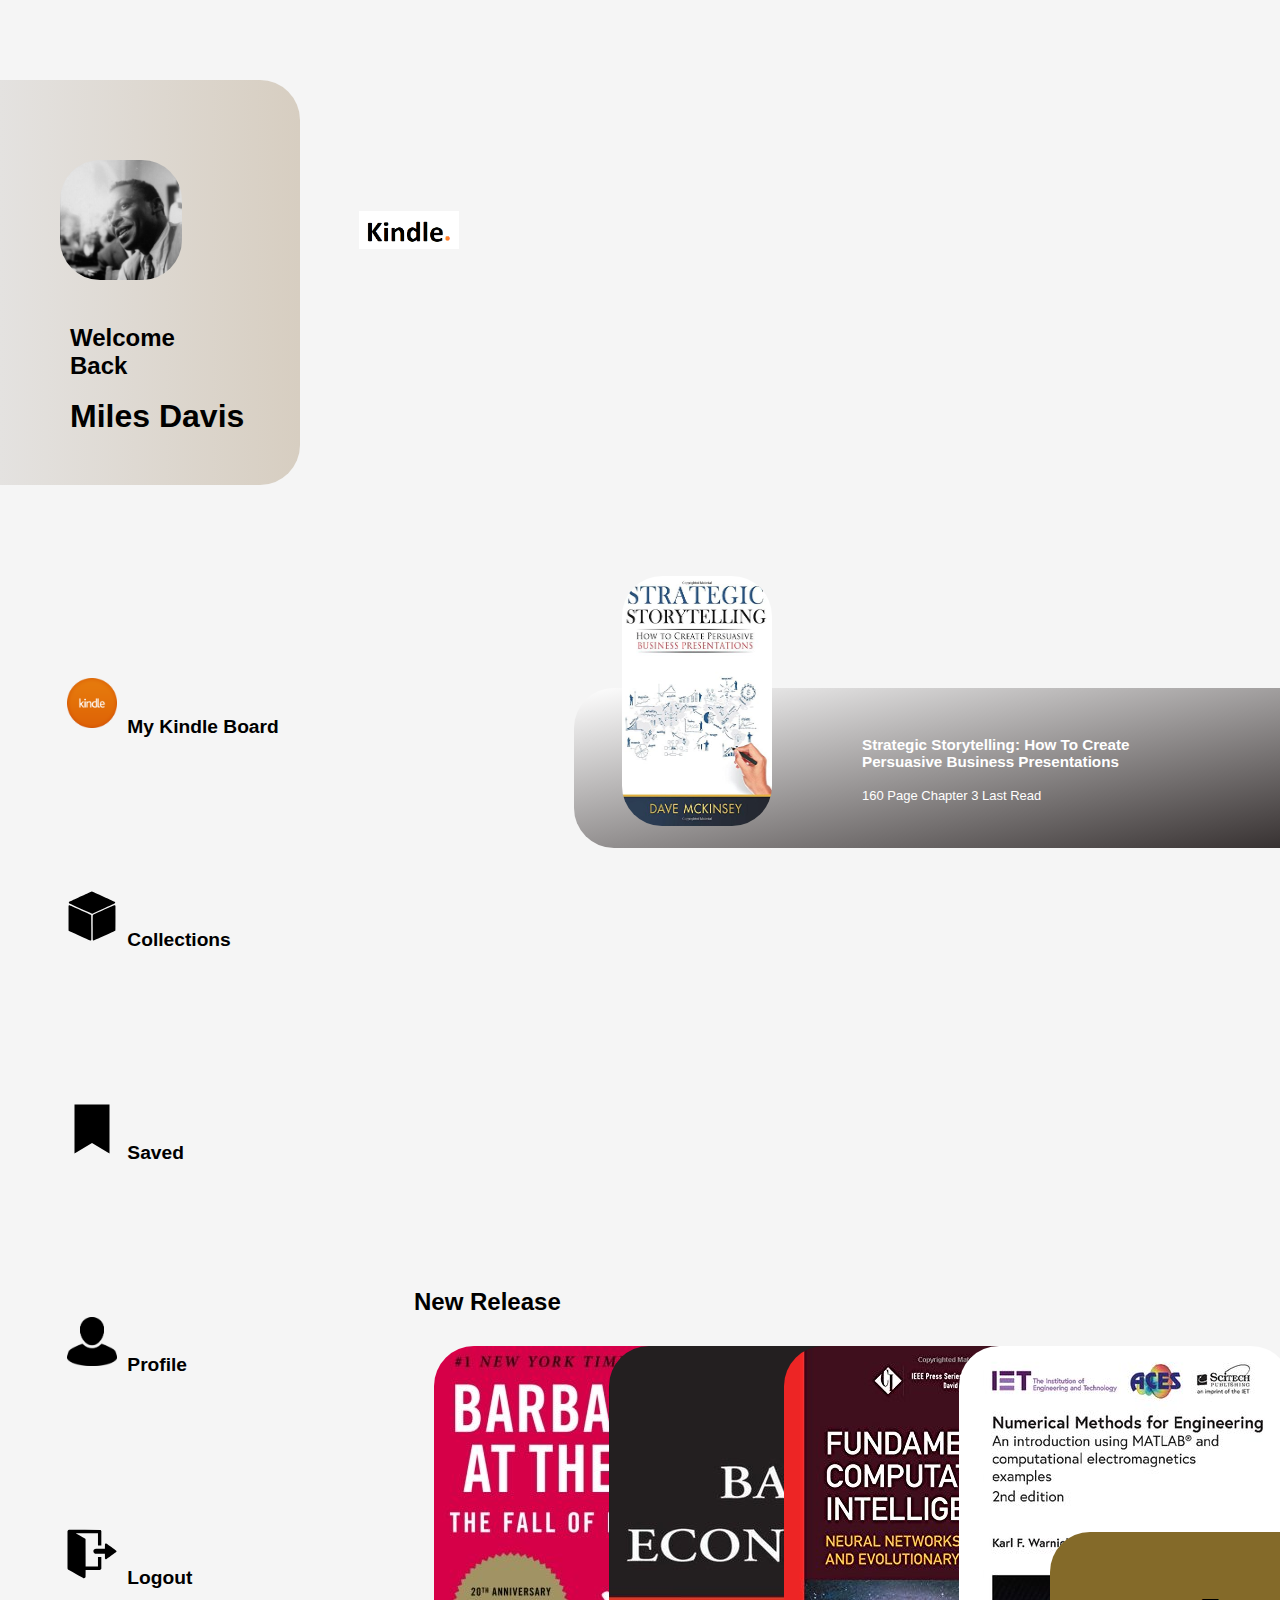
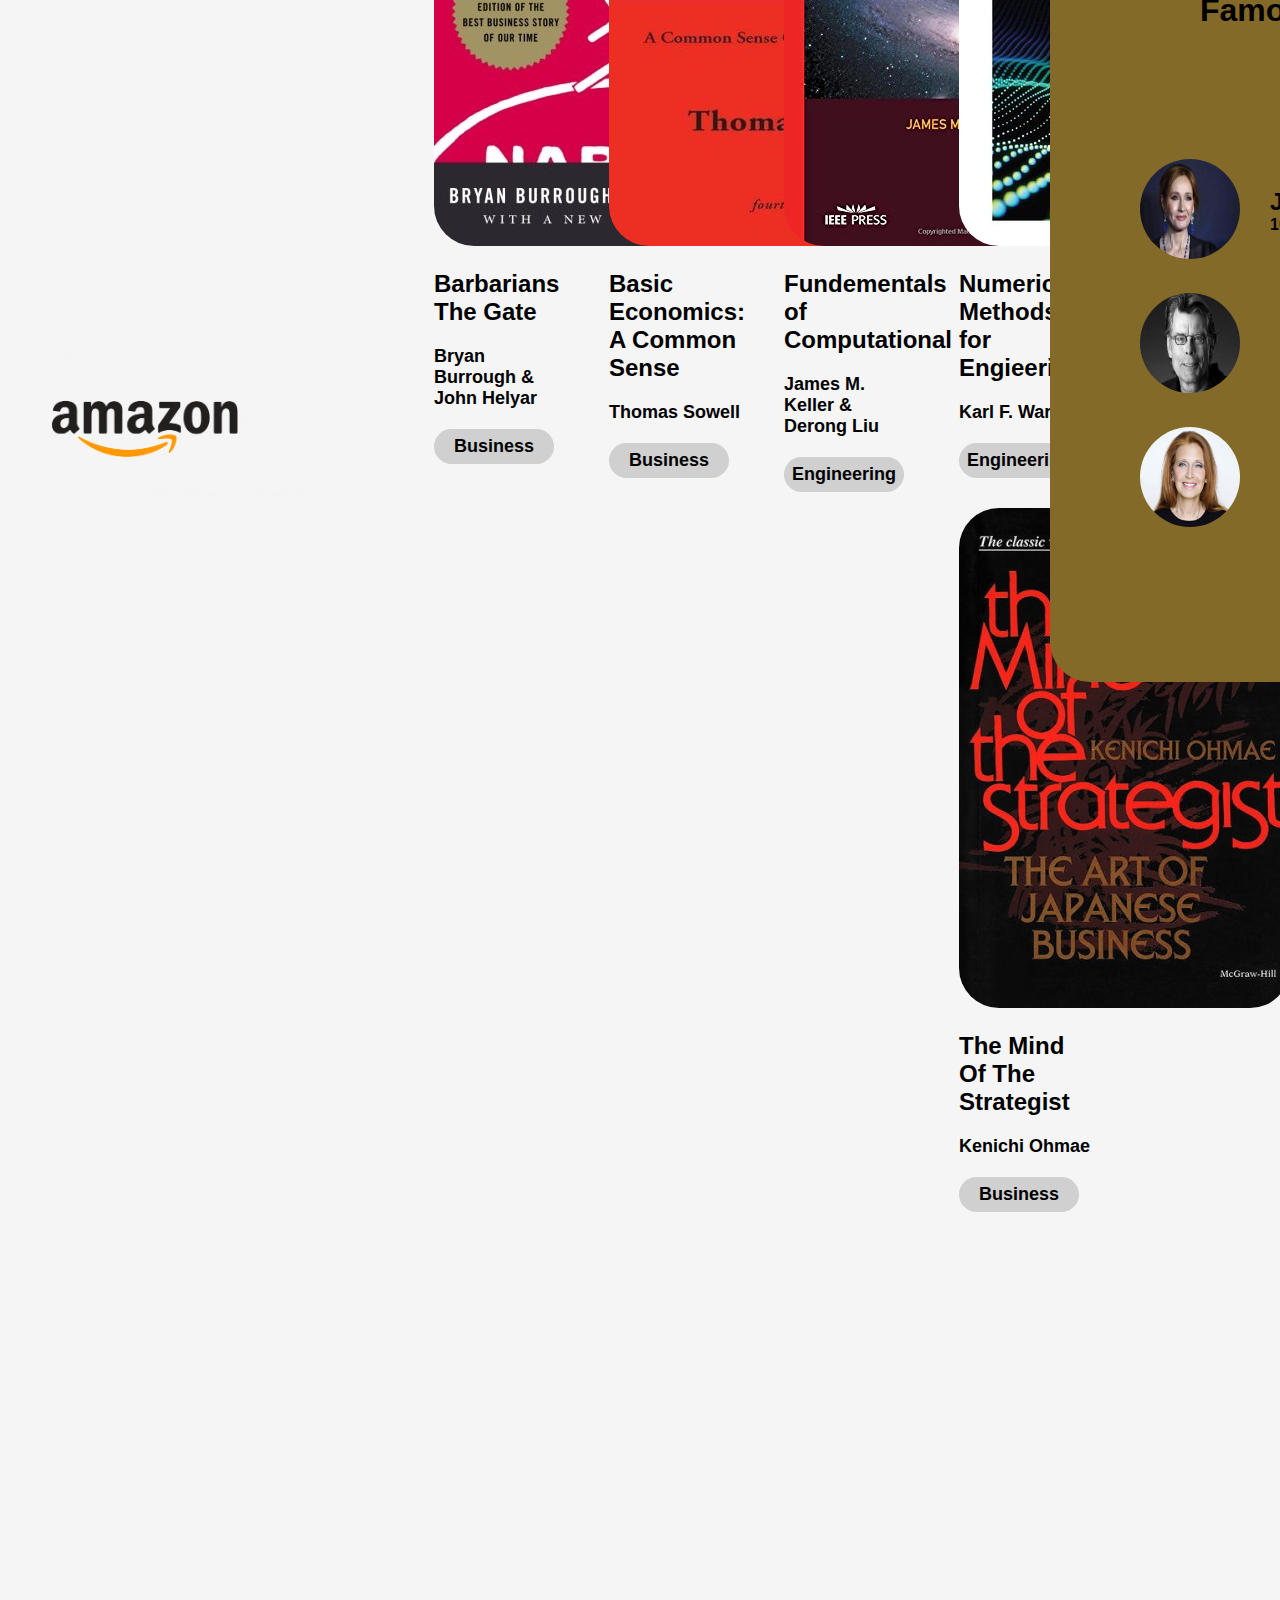
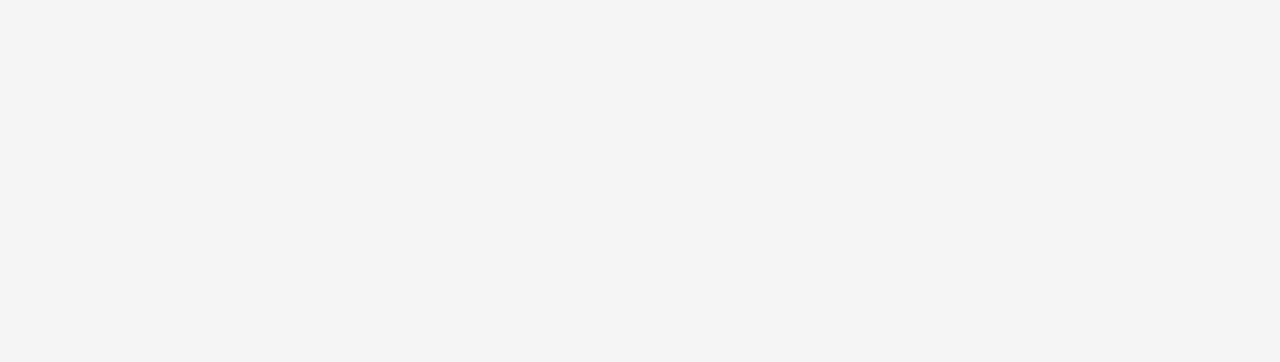
==== commit 357dac74: "update 5" ====
--- a/index.html
+++ b/index.html
@@ -45,7 +45,7 @@
                     </td>
                     <!----------------------------------->
                     <td style="padding-left:50px">
-                        <h3>New Release</h3>
+                        <h3>New Release <sup class="fstop">.</sup></h3>
                     </td>
                     <!----------------------------------->
                     <td style="padding-left:50px">
@@ -342,7 +342,7 @@
                     <td>
                         <img src="./assest/authors/rowlings.webp">
                     </td>
-                    <td style="padding-left:30px;">
+                    <td style="paddting-left:30px;">
                         <h3>J.K. Rowling</h3>
                         <p>10 Books</p>
                     </td>
--- a/style.css
+++ b/style.css
@@ -31,6 +31,11 @@
     content: "";
     display: table;
     clear: both;
+}
+
+.fstop {
+    color: orange;
+    font-size: large;
 }
 
 
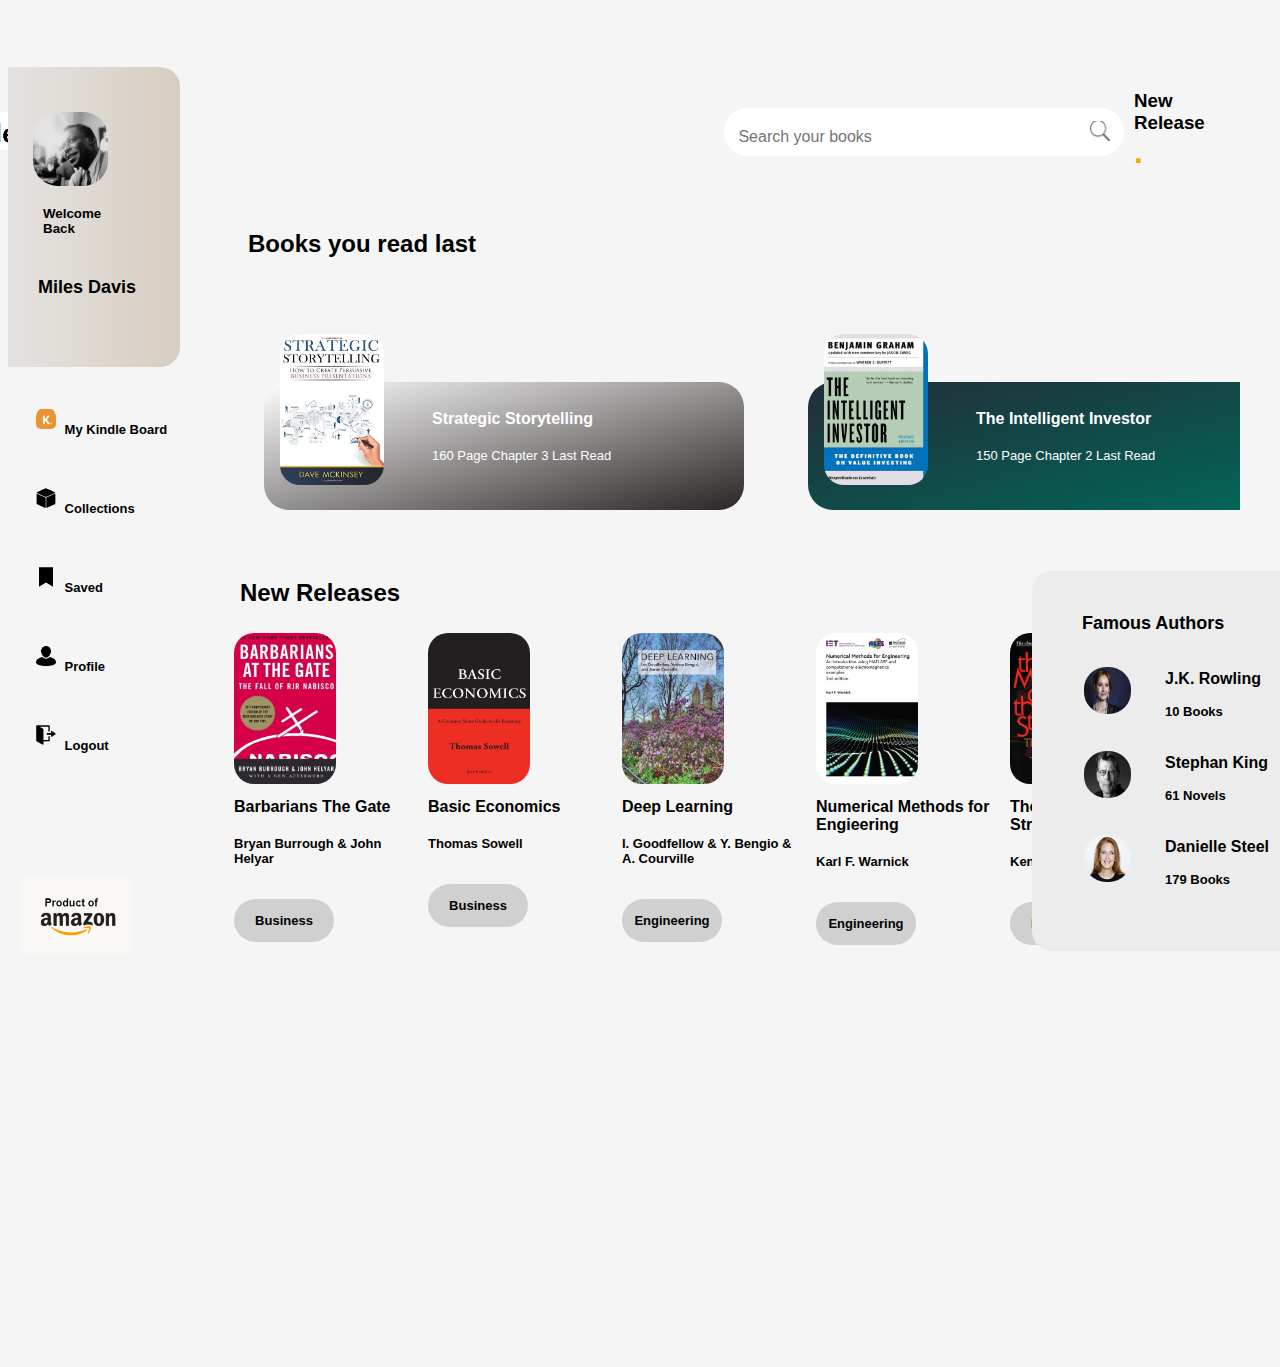
==== commit 3e6a002c: "code updates" ====
--- a/index.html
+++ b/index.html
@@ -8,8 +8,10 @@
     <meta name=" " content=" ">
     <meta name="keywords" content=" ">
     <title>Home Page</title>
+    <meta name="viewport" content="width=device-width, initial-scale=1.0">
     <!-- displays site properly based on user's device -->
-    <meta name="viewport" content="width=device-width, initial-scale=1.0">
+    <link rel="stylesheet" href=" https://cdnjs.cloudflare.com/ajax/libs/font-awesome/5.15.3/css/all.min.css">
+
     <link rel="stylesheet" href="./style.css">
 </head>
 
@@ -26,14 +28,14 @@
         <div class="searchNav">
 
 
-            <table class="searchNavtable">
+            <table class="searchNavtable" cellpadding="0" cellspacing="0">
                 <tr>
                     <!----------------Logo------------------->
-                    <td style="padding-right: 600px;">
-                        <img id="navIcon" src="./assest/img/kindle.png">
+                    <td>
+                        <img style="margin-left: -700px;" id="navIcon" src="./assest/img/kindle.png">
                     </td>
                     <!-----------------Searchbar------------------>
-                    <td style="padding-left:600px">
+                    <td>
                         <div class=" container " style="grid-row:auto">
                             <form action="/ " method="GET " class="form ">
                                 <input type="search " placeholder=" Search your books " class="search-field " />
@@ -44,26 +46,20 @@
                         </div>
                     </td>
                     <!----------------------------------->
-                    <td style="padding-left:50px">
+                    <td style="padding-right:60px">
                         <h3>New Release <sup class="fstop">.</sup></h3>
                     </td>
                     <!----------------------------------->
-                    <td style="padding-left:50px">
+                    <td style="padding-left:20px;">
                         <h3 style="font-family:'Segoe UI', Tahoma, Geneva, Verdana, sans-serif;">Featured</h3>
                     </td>
 
-                    <td style="padding-left:50px">
+                    <td style="padding-left:60px">
                         <img src="./assest/img/grid-fill.svg ">
                     </td>
                 </tr>
             </table>
-
-
-
-
-
-
-
+            <!------------------------------------------------------ Search----------------------------------------------------------->
 
 
     </header>
@@ -87,7 +83,7 @@
                     <tr span="1">
                         <!----- KINDLE ICON----->
                         <td colspan="2">
-                            <p> <img src="./assest/img/kindle-icon.png"> My Kindle Board </p>
+                            <p> <img id="kindleIcon" src="./assest/img/kindle-icon.png"> My Kindle Board </p>
                         </td>
                     </tr>
                     <tr>
@@ -118,7 +114,16 @@
                         </td>
                     </tr>
                 </table>
-                <img id="productAmazon" src="./assest/img/amazon_PNG13-750x375.png">
+
+                <table>
+                    <tr>
+                        <td>
+                            <img id="productAmazon" src="./assest/img/Untitled.png">
+                        </td>
+                    </tr>
+
+                </table>
+
             </div>
 
         </div>
@@ -128,18 +133,20 @@
 
         <!----------------Recent books------------------->
         <!----------------This portion will use the Jquery API for animation------------------->
+        <h2 id="scrollRecentitle"> Books you read last</h2>
         <div class="scrollRecentbooks">
-
 
             <!----------------This portion will use the Jquery API for animation------------------->
             <div class="rowImagecontainer">
+
+
+
                 <div class="columnSlidefade">
                     <font size="-1">
-                        <h3>Strategic Storytelling: How To Create<br> Persuasive Business Presentations</h3>
-                        <br>
-                        <P>
+                        <h3>Strategic Storytelling</h3>
+                        <p>
                             160 Page Chapter 3 Last Read
-                        </P>
+                        </p>
                     </font>
                     <div id="bookCover">
                         <img src="./assest/books/book1.jpg">
@@ -152,11 +159,10 @@
             <div class="rowImagecontainer1">
                 <div class="columnSlidefade1">
                     <font size="-1">
-                        <h3> Forecasting: Principles and Practice <br> and Blockchain</h3>
-                        <br>
-                        <P>
-                            200 Page Chapter 8 Last Read
-                        </P>
+                        <h3> The Intelligent Investor</h3>
+                        <p>
+                            150 Page Chapter 2 Last Read
+                        </p>
                     </font>
                     <div id="bookCover1">
                         <img src="./assest/books/book3.jpg">
@@ -169,11 +175,10 @@
             <div class="rowImagecontainer2">
                 <div class="columnSlidefade2">
                     <font size="-1">
-                        <h3>Valuation: Measuring and Managing <br> the Value of Companies, Fourth Edition</h3>
-                        <br>
-                        <P>
+                        <h3>Valuation</h3>
+                        <p>
                             768 Page Chapter 4 Last Read
-                        </P>
+                        </p>
                     </font>
                     <div id="bookCover2">
                         <img src="./assest/books/book4.jpg">
@@ -187,8 +192,7 @@
             <div class="rowImagecontainer3">
                 <div class="columnSlidefade3">
                     <font size="-1">
-                        <h3>Start-Up Nation: <br> The Story of Israel’s Economic Miracle</h3>
-                        <br>
+                        <h3>Start-Up Nation</h3>
                         <p>
                             80 Page Chapter 2 Last Read
                         </p>
@@ -204,8 +208,7 @@
             <div class="rowImagecontainer4">
                 <div class="columnSlidefade4">
                     <font size="-1">
-                        <h3>Snapshots from Hell: <br> The Making of an MBA</h3>
-                        <br>
+                        <h3>Snapshots from Hell</h3>
                         <p>
                             120 Page Chapter 6 Last Read
                         </p>
@@ -221,9 +224,7 @@
             <div class="rowImagecontainer5">
                 <div class="columnSlidefade5">
                     <font size="-1">
-                        <h3> Forecasting: Principles and Practic</h3>
-                        <br>
-                        <br>
+                        <h3> Forecasting: Principles and Practice</h3>
                         <p>
                             200 Page Chapter 3 Last Read
                         </p>
@@ -246,13 +247,13 @@
         </div>
         <!----------------Recent books------------------->
 
+
         <!------------------ New Releases------------------------->
         <div class="NewReleases">
-
-            <h2 id="titleNewReleases"> New Release</h2>
+            <h2 id="NewReleasestitle">New Releases</h2>
             <!------------------ content------------------------->
 
-            <div Class="rowReleses" align="left">
+            <div class="rowReleses">
 
                 <div class="columnReleases">
 
@@ -273,7 +274,7 @@
 
                     <img src="./assest/img/book2.jpg">
 
-                    <h3>Basic Economics: A Common Sense </h3>
+                    <h3>Basic Economics</h3>
                     <p>
                         Thomas Sowell
                     </p>
@@ -287,11 +288,11 @@
 
                 <div class="columnReleases">
 
-                    <img src="./assest/img/book3.jpg">
-
-                    <h3>Fundementals of Computational</h3>
-                    <p>
-                        James M. Keller & Derong Liu
+                    <img src="./assest/img/book6.jpg">
+
+                    <h3>Deep Learning</h3>
+                    <p>
+                        I. Goodfellow & Y. Bengio & A. Courville
                     </p>
                     <button>
                     <p>
@@ -337,12 +338,12 @@
         <div class="rightsidebar">
             <h2>Famous Authors</h2>
 
-            <table cellpadding="10" cellspacing="30">
+            <table id="rightsidebarTable" cellpadding="2" cellspacing="2">
                 <tr colspan="2">
                     <td>
                         <img src="./assest/authors/rowlings.webp">
                     </td>
-                    <td style="paddting-left:30px;">
+                    <td style="padding-left:30px;">
                         <h3>J.K. Rowling</h3>
                         <p>10 Books</p>
                     </td>
@@ -368,6 +369,7 @@
             </table>
         </div>
         <!------------------ New Authors------------------------->
+        </div>
 
 
 
--- a/style.css
+++ b/style.css
@@ -1,14 +1,8 @@
 /************************************************/
 
 .upperHeader {
-    margin-bottom: 5%;
-}
-
-
-/*******************Search****************************/
-
-.searchTitle {
-    padding-right: 300px;
+    margin-bottom: 1px;
+    margin-top: 0px;
 }
 
 
@@ -16,41 +10,30 @@
 
 .searchNavtable {
     display: flex;
-    margin-left: 357px;
+    margin-left: 50%;
 }
 
 
 /****************************SearchMagnified******************************************/
-
-.columnSearchmag {
-    float: left;
-    width: 50%;
-}
-
-.rowSearchmag {
-    content: "";
-    display: table;
-    clear: both;
-}
 
 .fstop {
     color: orange;
-    font-size: large;
+}
+
+sup {
+    color: orange;
+    font-size: xx-large;
 }
 
 
 /* Reset browser's padding and margin */
 
-* {
-    margin: 0;
-    padding: 0;
-    box-sizing: border-box;
-}
-
 .container {
-    margin: 200px auto;
-    width: 400px;
-    height: 60px
+    margin: 100px;
+    width: 150px;
+    height: 50px;
+    position: relative;
+    left: -10rem;
 }
 
 
@@ -62,8 +45,8 @@
 }
 
 .search-field {
-    width: 100%;
-    padding: 30px 5px 10px 20px;
+    width: 400px;
+    padding: 20px 200px 10px 10px;
     border: none;
     border-radius: 100px;
     outline: none;
@@ -75,7 +58,7 @@
     background: transparent;
     border: none;
     outline: none;
-    margin-left: -30px;
+    margin-left: -40px;
 }
 
 .search-button img {
@@ -89,6 +72,13 @@
     height: auto;
     background: transparent;
     background-color: transparent;
+    position: relative;
+    left: -9.5rem;
+}
+
+.searchNavtable {
+    left: 9rem;
+    position: relative;
 }
 
 
@@ -223,6 +213,12 @@
 /**********************************************************************************************************************************/
 
 
+/******************Body****************************/
+
+
+/**********************************************************************************************************************************/
+
+
 /******************REGISTRATION2 FINAL*****************************/
 
 @font-face {
@@ -232,8 +228,8 @@
 
 .body {
     font-family: 'Segoe UI', Tahoma, Geneva, Verdana, sans-serif;
-    height: 100%;
-    width: 200%;
+    height: 50%;
+    width: 100%;
 }
 
 * {
@@ -332,19 +328,28 @@
 
 /*******************New Release****************************/
 
+#NewReleasestitle {
+    position: absolute;
+    left: 18rem;
+    top: -4rem;
+}
+
 .NewReleases {
-    padding-left: 180px;
+    padding-left: 100px;
     margin-right: 50px;
     position: relative;
-    margin-top: 120px;
+    width: 100%;
+    margin-top: 1px;
+    top: 1rem;
+    left: -3.5rem;
 }
 
 .columnReleases {
     float: left;
     width: 16.667%;
-    padding-top: 30px;
-    padding-left: 20px;
-    padding-right: 20px;
+    padding-top: 10px;
+    padding-left: 10px;
+    padding-right: 10px;
 }
 
 .rowReleses::after {
@@ -353,29 +358,19 @@
     clear: both;
 }
 
-#titleNewReleases {
-    padding-left: 20px
-}
-
 .NewReleases h3 {
-    margin-top: 20px;
+    margin-top: 10px;
     margin-bottom: 20px;
-    font-size: x-large;
-    font-family: 'Segoe UI', Tahoma, Geneva, Verdana, sans-serif;
-    font-weight: bold;
-}
-
-.NewReleases h3 {
-    font-size: x-large;
+    font-size: medium;
     font-family: 'Segoe UI', Tahoma, Geneva, Verdana, sans-serif;
     font-weight: bold;
 }
 
 .NewReleases button {
     margin-top: 20px;
-    border-radius: 70px;
-    width: 120px;
-    padding: 7px;
+    border-radius: 50px;
+    width: 100px;
+    padding: -1px;
     color: #000000;
     background-color: #D0D0D0;
     border: none;
@@ -383,11 +378,13 @@
 }
 
 .NewReleases img {
-    border-radius: 40px;
+    border-radius: 20px;
+    width: 102px;
+    height: 151px;
 }
 
 .NewReleases p {
-    font-size: large;
+    font-size: small;
     font-family: 'Segoe UI', Tahoma, Geneva, Verdana, sans-serif;
     font-weight: bolder;
 }
@@ -402,27 +399,28 @@
 
 .leftsidebar {
     background-color: transparent;
-    height: 2000px;
-    width: 300px;
+    height: 728px;
+    width: 172px;
     float: left;
-    padding-bottom: 100px;
+    padding-bottom: 50px;
     position: relative;
-    margin-right: 114px;
-    bottom: 28rem;
+    margin-right: 100px;
+    bottom: 12rem;
 }
 
 .leftsidebar p {
     display: inline-block;
-    font-size: larger;
+    font-size: small;
     font-family: 'Segoe UI', Tahoma, Geneva, Verdana, sans-serif;
     font-weight: bold;
 }
 
 #userImage {
     margin-top: 40px;
-    padding: 40px;
-    border-radius: 80px;
-    height: 200px;
+    padding: 5px;
+    border-radius: 30px;
+    height: auto;
+    width: 85px;
     align-items: center;
     margin-left: 20px;
 }
@@ -430,324 +428,426 @@
 .userName h2 {
     align-items: center;
     justify-content: center;
-    padding-left: 50px;
-    margin-left: 20px;
+    padding-left: 25px;
+    margin-left: 10px;
+    font-size: smaller;
 }
 
 .userName h1 {
     align-items: center;
     justify-content: center;
-    padding-left: 50px;
-    padding-bottom: 50px;
+    padding-left: 10px;
+    padding-bottom: 10px;
     margin-left: 20px;
+    font-size: large;
 }
 
 .userName {
-    border-color: #1167b1;
-    background-color: #1167b1;
-    border-bottom-right-radius: 40px;
-    border-top-right-radius: 40px;
+    border-bottom-right-radius: 20px;
+    border-top-right-radius: 20px;
     background-image: linear-gradient(to left, #D7CEC1, #E4E2E0);
+    height: 300px;
 }
 
 .leftsidebar_table img {
     padding: 5px;
-    width: 60px;
+    width: 30px;
     height: auto;
-    margin-top: 150px;
-    margin-left: 60px;
+    margin-top: 20px;
+    margin-left: 20px;
     padding-top: 1px;
+    background-color: transparent;
 }
 
 .leftsidebar_table {
-    margin-top: 40px;
+    margin-top: 5px;
 }
 
 #productAmazon {
-    width: 350px;
+    width: 120px;
     height: auto;
-    margin-top: 350px;
-    margin-left: -30px;
+    margin-top: 100px;
+    margin-left: 5px;
+}
+
+#kindleIcon {
+    border-radius: 10px;
 }
 
 
 /******************* rightsidebar****************************/
 
 .rightsidebar {
-    background-color: #846a29;
-    height: 750px;
-    width: 460px;
+    background-color: #ECECEC;
+    height: 380px;
+    width: 250px;
     float: right;
     position: relative;
-    bottom: 80em;
-    left: 230px;
-    border-bottom-left-radius: 40px;
-    border-top-left-radius: 40px;
+    bottom: 26rem;
+    left: 10px;
+    border-bottom-left-radius: 20px;
+    border-top-left-radius: 20px;
 }
 
 .rightsidebar img {
-    width: 100px;
-    height: 100px;
-    border-radius: 50px;
+    width: 47px;
+    height: 47px;
+    border-radius: 22px;
     align-items: center;
-    margin-left: 60px;
+    margin-left: 15px;
 }
 
 .rightsidebar h2 {
+    padding-top: 41px;
     align-items: center;
     justify-content: center;
-    padding-left: 150px;
-    margin-top: 60px;
-    padding-bottom: 100px;
-    font-size: xx-large;
+    padding-left: 50px;
+    margin-top: 1px;
+    padding-bottom: 1px;
+    font-size: large;
     font-family: 'Segoe UI', Tahoma, Geneva, Verdana, sans-serif;
     font-weight: bold;
 }
 
 .rightsidebar tr {
-    padding-bottom: 20px;
-    margin-bottom: 20px;
+    padding-bottom: 2px;
+    margin-bottom: 2px;
+    margin-left: 10px;
 }
 
 .rightsidebar p {
+    font-size: small;
+    font-family: 'Segoe UI', Tahoma, Geneva, Verdana, sans-serif;
+    font-weight: bold;
+}
+
+.rightsidebar h3 {
     font-size: medium;
     font-family: 'Segoe UI', Tahoma, Geneva, Verdana, sans-serif;
     font-weight: bold;
 }
 
-.rightsidebar h3 {
-    font-size: x-large;
-    font-family: 'Segoe UI', Tahoma, Geneva, Verdana, sans-serif;
-    font-weight: bold;
-}
-
-
-/**********************************************************************************************************************************/
+#rightsidebarTable {
+    padding-left: 33px;
+}
+
+
+/*--------------------------------------------------------------------------------------------------------------------------------------------------------------*/
+
+
+/*----------------------- main properties =---------------------------------*/
+
+#scrollRecentitle {
+    position: relative;
+    top: -3rem;
+    left: -2rem;
+}
 
 .scrollRecentbooks {
     display: flex;
     overflow-y: hidden;
     position: relative;
-    top: -10rem;
-    height: 40rem;
+    top: -4rem;
+    height: 280px;
     background-color: transparent;
+    left: -2rem;
 }
 
 .rowImagecontainer {
-    height: 10rem;
+    height: 8rem;
     background-image: linear-gradient(to bottom right, white, #2b2525);
-    width: 50rem;
-    border-radius: 40px;
-    position: absolute;
-    left: 10rem;
-    bottom: 10rem;
+    width: 30rem;
+    border-radius: 25px;
+    position: absolute;
+    left: 1rem;
+    bottom: 2rem;
 }
 
 .columnSlidefade {
     position: absolute;
-    width: 20rem;
-    height: 10rem;
+    width: 10rem;
+    height: 20px;
     top: 3rem;
     left: 18rem;
-    border-radius: 10px;
+    border-radius: 20px;
     color: white;
 }
 
-.columnSlidefade p {}
+.columnSlidefade p {
+    font-size: small;
+    margin-left: -120px;
+    margin-top: 20px;
+}
+
+.columnSlidefade h3 {
+    font-size: medium;
+    margin-top: -40px;
+    margin-left: -120px;
+    margin-top: -20px;
+}
 
 #bookCover img {
-    width: 150px;
-    height: 250px;
-    border-radius: 40px;
+    width: 104px;
+    height: 151px;
+    border-radius: 20px;
 }
 
 #bookCover {
     position: absolute;
-    left: -15rem;
-    top: -10rem;
-}
-
-
-/*----------------------- Scrolling gallery =---------------------------------*/
+    left: -17rem;
+    top: -6rem;
+}
+
+
+/*--------------------------------------------------------------------------------------------------------------------------------------------------------------*/
+
+
+/*----------------------- book1---------------------------------*/
 
 .rowImagecontainer1 {
-    height: 10rem;
+    height: 8rem;
     background-image: linear-gradient(to bottom right, #232C37, #00685A);
-    width: 50rem;
-    border-radius: 40px;
-    position: absolute;
-    left: 70rem;
-    bottom: 10rem;
+    width: 30rem;
+    border-radius: 25px;
+    position: absolute;
+    left: 35rem;
+    bottom: 2rem;
 }
 
 .columnSlidefade1 {
     position: absolute;
-    width: 20rem;
-    height: 10rem;
+    width: 10rem;
+    height: 20px;
     top: 3rem;
     left: 18rem;
-    border-radius: 10px;
+    border-radius: 20px;
     color: white;
 }
 
-.columnSlidefade1 p {}
+.columnSlidefade1 h3 {
+    font-size: medium;
+    margin-top: -40px;
+    margin-left: -120px;
+    margin-top: -20px;
+}
+
+.columnSlidefade1 p {
+    font-size: small;
+    margin-left: -120px;
+    margin-top: 20px;
+}
 
 #bookCover1 img {
-    width: 159px;
-    height: 250px;
-    border-radius: 40px;
+    width: 104px;
+    height: 151px;
+    border-radius: 20px;
 }
 
 #bookCover1 {
     position: absolute;
-    left: -15rem;
-    top: -10rem;
+    left: -17rem;
+    top: -6rem;
 }
 
 
 /*--------------------------------------------------------*/
 
 .rowImagecontainer2 {
-    height: 10rem;
+    height: 8rem;
     background-image: linear-gradient(to bottom right, #A31C20, #10080E);
-    width: 50rem;
-    border-radius: 40px;
-    position: absolute;
-    left: 190rem;
-    bottom: 10rem;
+    width: 30rem;
+    border-radius: 25px;
+    position: absolute;
+    left: 70rem;
+    bottom: 2rem;
 }
 
 .columnSlidefade2 {
     position: absolute;
-    width: 20rem;
-    height: 10rem;
+    width: 10rem;
+    height: 20px;
     top: 3rem;
     left: 18rem;
-    border-radius: 10px;
+    border-radius: 20px;
     color: white;
 }
 
-.columnSlidefade2 p {}
+.columnSlidefade2 p {
+    font-size: small;
+    margin-left: -120px;
+    margin-top: 20px;
+}
+
+.columnSlidefade2 h3 {
+    font-size: medium;
+    margin-top: -40px;
+    margin-left: -120px;
+    margin-top: -20px;
+}
 
 #bookCover2 img {
-    width: 150px;
-    height: 250px;
-    border-radius: 40px;
+    width: 104px;
+    height: 151px;
+    border-radius: 20px;
 }
 
 #bookCover2 {
     position: absolute;
-    left: -15rem;
-    top: -10rem;
+    left: -17rem;
+    top: -6rem;
 }
 
 
 /*--------------------------------------------------------*/
 
 .rowImagecontainer3 {
-    height: 10rem;
-    background-image: linear-gradient(to bottom right, #DFF1F8, #3974B1);
-    width: 50rem;
-    border-radius: 40px;
-    position: absolute;
-    left: 130rem;
-    bottom: 10rem;
+    height: 8rem;
+    background-image: linear-gradient(to bottom right, white, #2b2525);
+    width: 30rem;
+    border-radius: 25px;
+    position: absolute;
+    left: 105rem;
+    bottom: 2rem;
 }
 
 .columnSlidefade3 {
     position: absolute;
-    width: 20rem;
-    height: 10rem;
+    width: 10rem;
+    height: 20px;
     top: 3rem;
     left: 18rem;
-    border-radius: 10px;
+    border-radius: 20px;
     color: white;
 }
 
-.columnSlidefade3 p {}
+.columnSlidefade3 p {
+    font-size: small;
+    margin-left: -120px;
+    margin-top: 20px;
+}
+
+.columnSlidefade3 h3 {
+    font-size: medium;
+    margin-top: -40px;
+    margin-left: -120px;
+    margin-top: -20px;
+}
 
 #bookCover3 img {
-    width: 150px;
-    height: 250px;
-    border-radius: 40px;
+    width: 104px;
+    height: 151px;
+    border-radius: 20px;
 }
 
 #bookCover3 {
     position: absolute;
-    left: -15rem;
-    top: -10rem;
+    left: -17rem;
+    top: -6rem;
 }
 
 
 /*--------------------------------------------------------*/
 
 .rowImagecontainer4 {
-    height: 10rem;
+    height: 8rem;
     background-image: linear-gradient(to bottom right, #3B5E9D, #FFFFFF, #C96048);
-    width: 50rem;
-    border-radius: 40px;
-    position: absolute;
-    left: 250rem;
-    bottom: 10rem;
+    width: 30rem;
+    border-radius: 25px;
+    position: absolute;
+    left: 140rem;
+    bottom: 2rem;
 }
 
 .columnSlidefade4 {
     position: absolute;
-    width: 20rem;
-    height: 10rem;
+    width: 10rem;
+    height: 20px;
     top: 3rem;
     left: 18rem;
-    border-radius: 10px;
+    border-radius: 20px;
     color: white;
 }
 
-.columnSlidefade4 p {}
+.columnSlidefade4 p {
+    font-size: small;
+    margin-left: -120px;
+    margin-top: 20px;
+}
+
+.columnSlidefade4 h3 {
+    font-size: medium;
+    margin-top: -40px;
+    margin-left: -120px;
+    margin-top: -20px;
+}
 
 #bookCover4 img {
-    width: 150px;
-    height: 250px;
-    border-radius: 40px;
+    width: 104px;
+    height: 151px;
+    border-radius: 20px;
 }
 
 #bookCover4 {
     position: absolute;
-    left: -15rem;
-    top: -10rem;
+    left: -17rem;
+    top: -6rem;
 }
 
 
 /*--------------------------------------------------------*/
 
 .rowImagecontainer5 {
-    height: 10rem;
+    height: 8rem;
     background-image: linear-gradient(to bottom right, #206A35, #D7CA68);
-    width: 50rem;
-    border-radius: 40px;
-    position: absolute;
-    left: 310rem;
-    bottom: 10rem;
+    width: 30rem;
+    border-radius: 25px;
+    position: absolute;
+    left: 175rem;
+    bottom: 2rem;
 }
 
 .columnSlidefade5 {
     position: absolute;
-    width: 20rem;
-    height: 10rem;
+    width: 10rem;
+    height: 20px;
     top: 3rem;
     left: 18rem;
-    border-radius: 10px;
+    border-radius: 20px;
     color: white;
 }
 
-.columnSlidefade5 p {}
+.columnSlidefade5 p {
+    font-size: small;
+    margin-left: -120px;
+    margin-top: 20px;
+}
+
+.columnSlidefade5 h3 {
+    font-size: medium;
+    margin-top: -40px;
+    margin-left: -120px;
+    margin-top: -20px;
+}
 
 #bookCover5 img {
-    width: 150px;
-    height: 250px;
-    border-radius: 40px;
+    width: 104px;
+    height: 151px;
+    border-radius: 20px;
 }
 
 #bookCover5 {
     position: absolute;
-    left: -15rem;
-    top: -10rem;
+    left: -17rem;
+    top: -6rem;
+}
+
+
+/**************************************************************************/
+
+
+/***********************************Image Slider**************************************************/
+
+.arrowGallery {
+    top: 1rem;
+    bottom: 30rem;
 }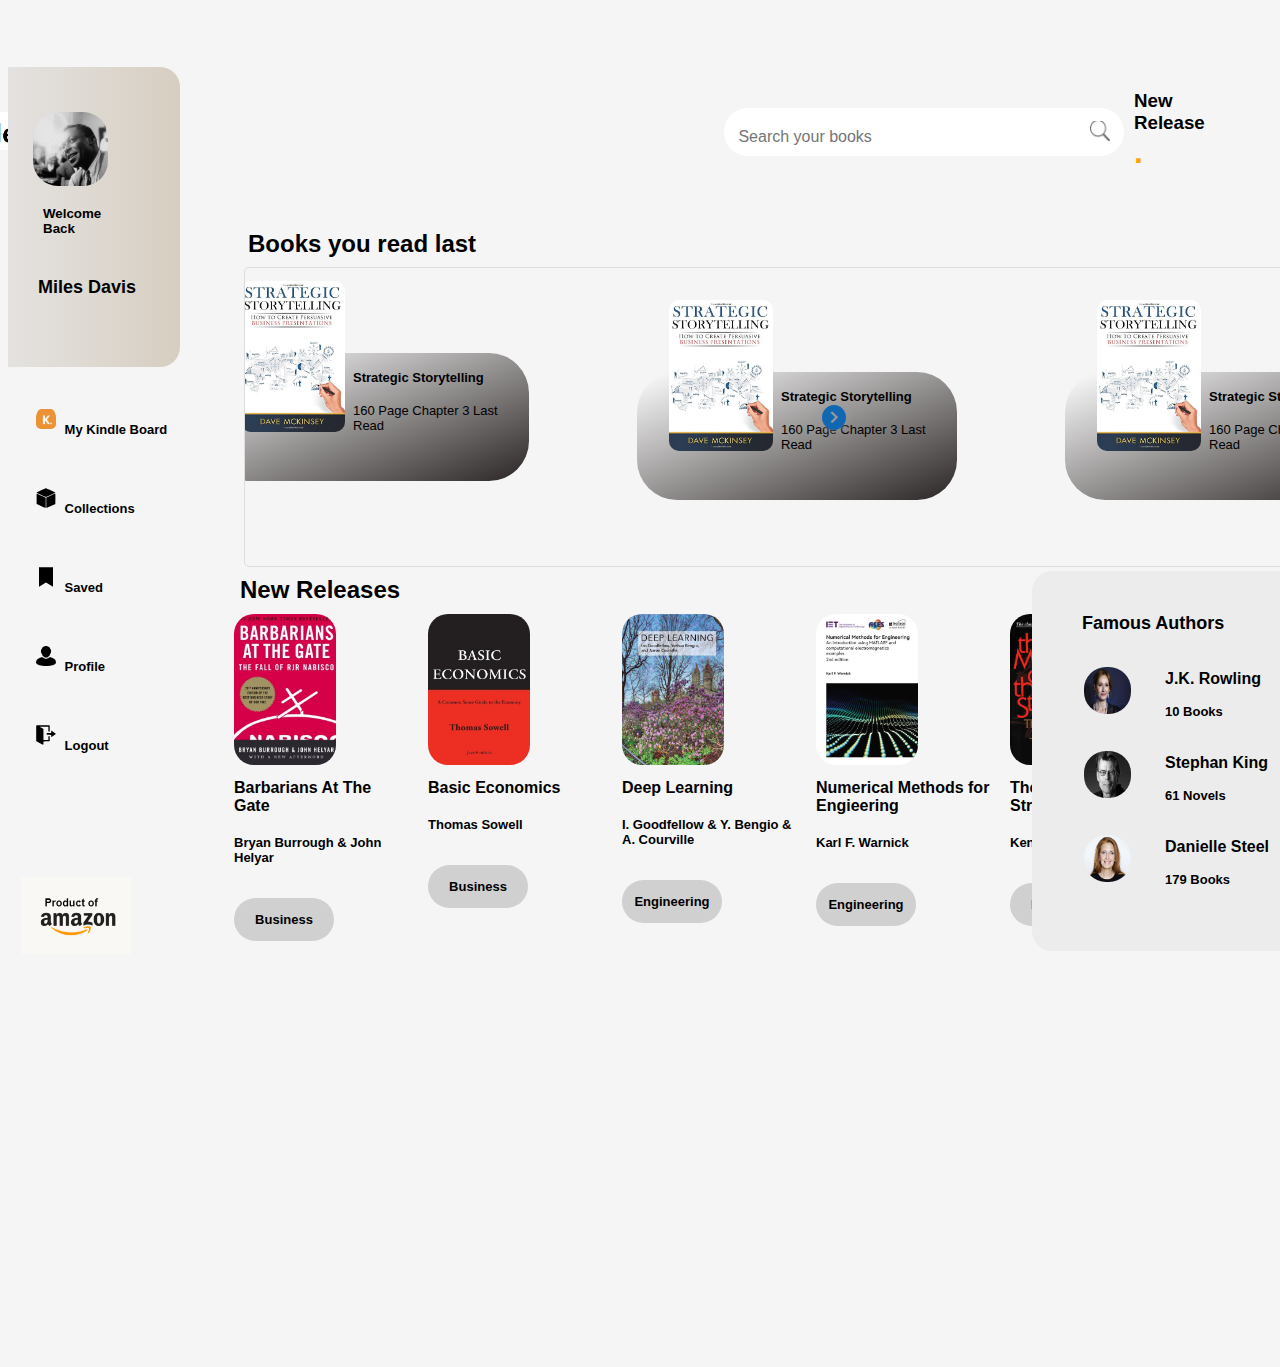
==== commit 2152610c: "scroll update" ====
--- a/index.html
+++ b/index.html
@@ -9,8 +9,17 @@
     <meta name="keywords" content=" ">
     <title>Home Page</title>
     <meta name="viewport" content="width=device-width, initial-scale=1.0">
-    <!-- displays site properly based on user's device -->
+
+    <!------------------- Foreign Elements---------------------------->
+
+    <link rel="preconnect" href="https://fonts.gstatic.com" crossorigin>
+    <link rel="stylesheet" href="https://fonts.googleapis.com/css2?family=Lato&display=swap">
+    <link rel="stylesheet" href="https://stackpath.bootstrapcdn.com/font-awesome/4.7.0/css/font-awesome.min.css">
+    <link rel="stylesheet" href="https://cdnjs.cloudflare.com/ajax/libs/font-awesome/4.7.0/css/font-awesome.min.css">
     <link rel="stylesheet" href=" https://cdnjs.cloudflare.com/ajax/libs/font-awesome/5.15.3/css/all.min.css">
+    <link rel="stylesheet" href="path/to/font-awesome/css/font-awesome.min.css">
+
+    <!---------------------------------------------------------------->
 
     <link rel="stylesheet" href="./style.css">
 </head>
@@ -134,244 +143,276 @@
         <!----------------Recent books------------------->
         <!----------------This portion will use the Jquery API for animation------------------->
         <h2 id="scrollRecentitle"> Books you read last</h2>
-        <div class="scrollRecentbooks">
-
-            <!----------------This portion will use the Jquery API for animation------------------->
-            <div class="rowImagecontainer">
-
-
-
-                <div class="columnSlidefade">
-                    <font size="-1">
-                        <h3>Strategic Storytelling</h3>
+
+        <!----------------Recent books------------------->
+
+        <div class="ImageSlider">
+
+            <div class="container">
+                <div class="horizontal-scroll">
+                    <button class="btn-scroll" id="btn-scroll-left" onclick="scrollHorizontally(1)"><i class="fas fa-chevron-left"></i></button>
+                    <button class="btn-scroll" id="btn-scroll-right" onclick="scrollHorizontally(-1)"><i class="fas fa-chevron-right"></i></button>
+
+                    <!----------------Align of book------------------->
+                    <div class="rowSlider">
+                        <div class="columnSlider">
+                            <div class="storys-container">
+                                <div class="story-circle">
+                                    <div class="colorb1">
+                                        <div class="wordsb1">
+                                            <font size="-1">
+                                                <h4>
+                                                    Strategic Storytelling
+                                                </h4>
+                                                <p>160 Page Chapter 3 Last Read</p>
+                                            </font>
+
+                                            <div class="bookimg1"><img src="./assest/books/book1.jpg"></div>
+                                        </div>
+
+                                    </div>
+                                </div>
+                            </div>
+                        </div>
+                        <div class="columnSlider">
+                            <div class="storys-container">
+                                <div class="story-circle2">
+                                    <div class="colorb2">
+                                        <div class="wordsb2">
+                                            <font size="-1">
+                                                <h4>
+                                                    Strategic Storytelling
+                                                </h4>
+                                                <p>160 Page Chapter 3 Last Read</p>
+                                            </font>
+
+                                            <div class="bookimg2"><img src="./assest/books/book1.jpg"></div>
+                                        </div>
+
+                                    </div>
+                                </div>
+                            </div>
+                        </div>
+
+
+                        <div class="columnSlider">
+                            <div class="storys-container">
+                                <div class="story-circle3">
+                                    <div class="colorb3">
+                                        <div class="wordsb3">
+                                            <font size="-1">
+                                                <h4>
+                                                    Strategic Storytelling
+                                                </h4>
+                                                <p>160 Page Chapter 3 Last Read</p>
+                                            </font>
+
+                                            <div class="bookimg3"><img src="./assest/books/book1.jpg"></div>
+                                        </div>
+
+                                    </div>
+                                </div>
+                            </div>
+                        </div>
+
+                        <div class="columnSlider">
+                            <div class="storys-container">
+                                <div class="story-circle4">
+                                    <div class="colorb4">
+                                        <div class="wordsb4">
+                                            <font size="-1">
+                                                <h4>
+                                                    Strategic Storytelling
+                                                </h4>
+                                                <p>160 Page Chapter 3 Last Read</p>
+                                            </font>
+
+                                            <div class="bookimg4"><img src="./assest/books/book1.jpg"></div>
+                                        </div>
+
+                                    </div>
+                                </div>
+                            </div>
+                        </div>
+
+                        <div class="columnSlider">
+                            <div class="storys-container">
+                                <div class="story-circle5">
+                                    <div class="colorb5">
+                                        <div class="wordsb5">
+                                            <font size="-1">
+                                                <h4>
+                                                    Strategic Storytelling
+                                                </h4>
+                                                <p>160 Page Chapter 3 Last Read</p>
+                                            </font>
+
+                                            <div class="bookimg5"><img src="./assest/books/book1.jpg"></div>
+                                        </div>
+
+                                    </div>
+                                </div>
+                            </div>
+                        </div>
+                    </div>
+
+                </div>
+
+            </div>
+
+            <!------------------ New Releases------------------------->
+            <div class="NewReleases">
+                <h2 id="NewReleasestitle">New Releases</h2>
+                <!------------------ content------------------------->
+
+                <div class="rowReleses">
+
+                    <div class="columnReleases">
+
+                        <img src="./assest/img/book1.jpg">
+
+                        <h3>Barbarians At The Gate</h3>
                         <p>
-                            160 Page Chapter 3 Last Read
+                            Bryan Burrough & John Helyar
                         </p>
-                    </font>
-                    <div id="bookCover">
-                        <img src="./assest/books/book1.jpg">
-                    </div>
-
-                </div>
-
-            </div>
-
-            <div class="rowImagecontainer1">
-                <div class="columnSlidefade1">
-                    <font size="-1">
-                        <h3> The Intelligent Investor</h3>
-                        <p>
-                            150 Page Chapter 2 Last Read
-                        </p>
-                    </font>
-                    <div id="bookCover1">
-                        <img src="./assest/books/book3.jpg">
-                    </div>
-
-                </div>
-
-            </div>
-
-            <div class="rowImagecontainer2">
-                <div class="columnSlidefade2">
-                    <font size="-1">
-                        <h3>Valuation</h3>
-                        <p>
-                            768 Page Chapter 4 Last Read
-                        </p>
-                    </font>
-                    <div id="bookCover2">
-                        <img src="./assest/books/book4.jpg">
-                    </div>
-
-                </div>
-
-            </div>
-
-
-            <div class="rowImagecontainer3">
-                <div class="columnSlidefade3">
-                    <font size="-1">
-                        <h3>Start-Up Nation</h3>
-                        <p>
-                            80 Page Chapter 2 Last Read
-                        </p>
-                    </font>
-                    <div id="bookCover2">
-                        <img src="./assest/books/book10.jpg">
-                    </div>
-
-                </div>
-
-            </div>
-
-            <div class="rowImagecontainer4">
-                <div class="columnSlidefade4">
-                    <font size="-1">
-                        <h3>Snapshots from Hell</h3>
-                        <p>
-                            120 Page Chapter 6 Last Read
-                        </p>
-                    </font>
-                    <div id="bookCover4">
-                        <img src="./assest/books/book8.jpg">
-                    </div>
-
-                </div>
-
-            </div>
-
-            <div class="rowImagecontainer5">
-                <div class="columnSlidefade5">
-                    <font size="-1">
-                        <h3> Forecasting: Principles and Practice</h3>
-                        <p>
-                            200 Page Chapter 3 Last Read
-                        </p>
-                    </font>
-                    <div id="bookCover5">
-                        <img src="./assest/books/book5.jpg">
-                    </div>
-
-                </div>
-
-            </div>
-
-
-
-
-
-
-
-
-        </div>
-        <!----------------Recent books------------------->
-
-
-        <!------------------ New Releases------------------------->
-        <div class="NewReleases">
-            <h2 id="NewReleasestitle">New Releases</h2>
-            <!------------------ content------------------------->
-
-            <div class="rowReleses">
-
-                <div class="columnReleases">
-
-                    <img src="./assest/img/book1.jpg">
-
-                    <h3>Barbarians The Gate</h3>
-                    <p>
-                        Bryan Burrough & John Helyar
-                    </p>
-                    <button>
+                        <button>
                     <p>
                         Business
                     </p>
                     </button>
-                </div>
-
-                <div class="columnReleases">
-
-                    <img src="./assest/img/book2.jpg">
-
-                    <h3>Basic Economics</h3>
-                    <p>
-                        Thomas Sowell
-                    </p>
-                    <button>
+                    </div>
+
+                    <div class="columnReleases">
+
+                        <img src="./assest/img/book2.jpg">
+
+                        <h3>Basic Economics</h3>
+                        <p>
+                            Thomas Sowell
+                        </p>
+                        <button>
                     <p>
                         Business
                     </p>
                 </button>
 
-                </div>
-
-                <div class="columnReleases">
-
-                    <img src="./assest/img/book6.jpg">
-
-                    <h3>Deep Learning</h3>
-                    <p>
-                        I. Goodfellow & Y. Bengio & A. Courville
-                    </p>
-                    <button>
+                    </div>
+
+                    <div class="columnReleases">
+
+                        <img src="./assest/img/book6.jpg">
+
+                        <h3>Deep Learning</h3>
+                        <p>
+                            I. Goodfellow & Y. Bengio & A. Courville
+                        </p>
+                        <button>
                     <p>
                         Engineering
                     </p>
                 </button>
-                </div>
-
-                <div class="columnReleases">
-
-                    <img src="./assest/img/book4.jpg">
-
-                    <h3>Numerical Methods for Engieering</h3>
-                    <p>
-                        Karl F. Warnick
-                    </p>
-                    <button>
+                    </div>
+
+                    <div class="columnReleases">
+
+                        <img src="./assest/img/book4.jpg">
+
+                        <h3>Numerical Methods for Engieering</h3>
+                        <p>
+                            Karl F. Warnick
+                        </p>
+                        <button>
                     <p>
                         Engineering
                     </p>
                 </button>
-                </div>
-
-                <div class="columnReleases">
-
-                    <img src="./assest/img/book5.jpg">
-
-                    <h3>The Mind Of The Strategist</h3>
-                    <p>
-                        Kenichi Ohmae
-                    </p>
-                    <button>
+                    </div>
+
+                    <div class="columnReleases">
+
+                        <img src="./assest/img/book5.jpg">
+
+                        <h3>The Mind Of The Strategist</h3>
+                        <p>
+                            Kenichi Ohmae
+                        </p>
+                        <button>
                     <p>
                         Business
                     </p>
                     </button>
+                    </div>
+
                 </div>
-
             </div>
+            <!---------------rightsidebars------------------->
+
+            <div class="rightsidebar">
+                <h2>Famous Authors</h2>
+
+                <table id="rightsidebarTable" cellpadding="2" cellspacing="2">
+                    <tr colspan="2">
+                        <td>
+                            <img src="./assest/authors/rowlings.webp">
+                        </td>
+                        <td style="padding-left:30px;">
+                            <h3>J.K. Rowling</h3>
+                            <p>10 Books</p>
+                        </td>
+                    </tr>
+                    <tr colspan="2">
+                        <td>
+                            <img src="./assest/authors/king.jpg">
+                        </td>
+                        <td style="padding-left:30px;">
+                            <h3>Stephan King</h3>
+                            <p>61 Novels</p>
+                        </td>
+                    </tr>
+                    <tr colspan="2">
+                        <td>
+                            <img src="./assest/authors/steel.jpeg">
+                        </td>
+                        <td style="padding-left:30px;">
+                            <h3>Danielle Steel</h3>
+                            <p>179 Books</p>
+                        </td>
+                    </tr>
+                </table>
+            </div>
+            <!------------------ New Authors------------------------->
         </div>
-        <!---------------rightsidebars------------------->
-
-        <div class="rightsidebar">
-            <h2>Famous Authors</h2>
-
-            <table id="rightsidebarTable" cellpadding="2" cellspacing="2">
-                <tr colspan="2">
-                    <td>
-                        <img src="./assest/authors/rowlings.webp">
-                    </td>
-                    <td style="padding-left:30px;">
-                        <h3>J.K. Rowling</h3>
-                        <p>10 Books</p>
-                    </td>
-                </tr>
-                <tr colspan="2">
-                    <td>
-                        <img src="./assest/authors/king.jpg">
-                    </td>
-                    <td style="padding-left:30px;">
-                        <h3>Stephan King</h3>
-                        <p>61 Novels</p>
-                    </td>
-                </tr>
-                <tr colspan="2">
-                    <td>
-                        <img src="./assest/authors/steel.jpeg">
-                    </td>
-                    <td style="padding-left:30px;">
-                        <h3>Danielle Steel</h3>
-                        <p>179 Books</p>
-                    </td>
-                </tr>
-            </table>
-        </div>
-        <!------------------ New Authors------------------------->
-        </div>
-
-
+
+        <script>
+            let currentScrollPosition = 0;
+            let scrollAmount = 400;
+            const sCont = document.querySelector(".storys-container");
+            const hScroll = document.querySelector(".horizontal-scroll");
+            const btnScrollLeft = document.querySelector("#btn-scroll-left");
+            const btnScrollRight = document.querySelector("#btn-scroll-right");
+            btnScrollLeft.style.opacity = "0";
+
+            let maxScroll = -sCont.offsetWidth + hScroll.offsetWidth;
+
+            function scrollHorizontally(val) {
+                currentScrollPosition += (val * scrollAmount);
+                sCont.style.left = currentScrollPosition + "px";
+                if (currentScrollPosition >= 0) {
+                    currentScrollPosition = 0
+                    btnScrollLeft.style.opacity = "0";
+                } else {
+                    btnScrollLeft.style.opacity = "1";
+                }
+                if (currentScrollPosition <= maxScroll) {
+                    currentScrollPosition = maxScroll;
+                    btnScrollRight.style.opacity = "0";
+
+                } else {
+                    btnScrollRight.style.opacity = "1";
+                }
+                sCont.style.left = currentScrollPosition + "px";
+            }
+        </script>
 
 
     </body>
--- a/style.css
+++ b/style.css
@@ -1,91 +1,79 @@
-/************************************************/
-
-.upperHeader {
-    margin-bottom: 1px;
-    margin-top: 0px;
-}
-
-
-/*************************************************************************************/
-
-.searchNavtable {
-    display: flex;
-    margin-left: 50%;
-}
-
-
-/****************************SearchMagnified******************************************/
-
-.fstop {
-    color: orange;
-}
-
-sup {
-    color: orange;
-    font-size: xx-large;
-}
-
-
-/* Reset browser's padding and margin */
-
-.container {
-    margin: 100px;
-    width: 150px;
-    height: 50px;
-    position: relative;
-    left: -10rem;
-}
-
-
-/* magnify glass */
-
-.form {
-    display: flex;
-    flex-direction: row;
-}
-
-.search-field {
-    width: 400px;
-    padding: 20px 200px 10px 10px;
-    border: none;
-    border-radius: 100px;
-    outline: none;
-    font-size: medium;
-    font-family: 'Segoe UI', Tahoma, Geneva, Verdana, sans-serif;
-}
-
-.search-button {
-    background: transparent;
-    border: none;
-    outline: none;
-    margin-left: -40px;
-}
-
-.search-button img {
-    width: 20px;
-    height: 20px;
-    object-fit: cover;
-}
-
-#navIcon {
-    width: 100px;
-    height: auto;
-    background: transparent;
-    background-color: transparent;
-    position: relative;
-    left: -9.5rem;
-}
-
-.searchNavtable {
-    left: 9rem;
-    position: relative;
-}
-
-
-/*******************Books you read last****************************/
-
-
-/******.scrollRecentbooks {
+    /************************************************/
+    
+    .upperHeader {
+        margin-bottom: 1px;
+        margin-top: 0px;
+    }
+    /*************************************************************************************/
+    
+    .searchNavtable {
+        display: flex;
+        margin-left: 50%;
+    }
+    /****************************SearchMagnified******************************************/
+    
+    .fstop {
+        color: orange;
+    }
+    
+    sup {
+        color: orange;
+        font-size: xx-large;
+    }
+    /* Reset browser's padding and margin */
+    
+    .container {
+        margin: 100px;
+        width: 150px;
+        height: 50px;
+        position: relative;
+        left: -10rem;
+    }
+    /* magnify glass */
+    
+    .form {
+        display: flex;
+        flex-direction: row;
+    }
+    
+    .search-field {
+        width: 400px;
+        padding: 20px 200px 10px 10px;
+        border: none;
+        border-radius: 100px;
+        outline: none;
+        font-size: medium;
+        font-family: 'Segoe UI', Tahoma, Geneva, Verdana, sans-serif;
+    }
+    
+    .search-button {
+        background: transparent;
+        border: none;
+        outline: none;
+        margin-left: -40px;
+    }
+    
+    .search-button img {
+        width: 20px;
+        height: 20px;
+        object-fit: cover;
+    }
+    
+    #navIcon {
+        width: 100px;
+        height: auto;
+        background: transparent;
+        background-color: transparent;
+        position: relative;
+        left: -9.5rem;
+    }
+    
+    .searchNavtable {
+        left: 9rem;
+        position: relative;
+    }
+    /*******************Books you read last****************************/
+    /******.scrollRecentbooks {
     margin-left: 200px;
 
 
@@ -128,726 +116,610 @@
 }
 
 ******/
-
-
-/*******************Booksbox****************************/
-
-.rowBookbox::after {
-    content: "";
-    clear: both;
-    display: table;
-}
-
-.columnRookbox {
-    float: left;
-    width: 50%;
-    padding: 5px;
-}
-
-
-/********************* Registration Screen***************************/
-
-#regImage {
-    width: 150px;
-    margin-left: 500px;
-    align-items: center;
-}
-
-#noteTake {
-    width: 20px;
-}
-
-input[type=text] {
-    width: 100%;
-    padding: 8px 20px;
-    margin: 8px 0;
-    box-sizing: border-box;
-    border-radius: 5px;
-    background: #f1f1f1;
-}
-
-.registerTable {
-    background-color: #f7f3f3;
-    margin-bottom: 80px;
-    margin-top: 10px;
-    border-color: #e0dbdb;
-    border: solid 0.1em;
-    border-radius: 15px;
-}
-
-
-/* Set a style for the submit/register button */
-
-.registerbtn {
-    background-color: #FF9900;
-    color: white;
-    padding: 16px 20px;
-    margin: 8px 0;
-    border: solid 0.1em;
-    border-color: #000000;
-    cursor: pointer;
-    width: 100%;
-    opacity: 0.9;
-}
-
-.registerbtn:hover {
-    opacity: 1;
-}
-
-
-/* Add a blue text color to links */
-
-.registerTable a {
-    color: dodgerblue;
-}
-
-
-/* Set a grey background color and center the text of the "sign in" section */
-
-.signin {
-    background-color: #f1f1f1;
-    text-align: center;
-}
-
-
-/**********************************************************************************************************************************/
-
-
-/******************Body****************************/
-
-
-/**********************************************************************************************************************************/
-
-
-/******************REGISTRATION2 FINAL*****************************/
-
-@font-face {
-    font-family: 'Segoe UI', Tahoma, Geneva, Verdana, sans-serif;
-    src: url('\font\alternative-amazon-font\FiraSansCondensed-SemiBold')format('truetype');
-}
-
-.body {
-    font-family: 'Segoe UI', Tahoma, Geneva, Verdana, sans-serif;
-    height: 50%;
-    width: 100%;
-}
-
-* {
-    box-sizing: border-box;
-}
-
-.register {
-    background: white;
-    height: 100vh;
-    display: flex;
-    flex-direction: column;
-    align-items: center;
-    padding-bottom: 400px;
-}
-
-.registerLogo {
-    margin-top: 20px;
-    margin-bottom: 15px;
-    margin-right: auto;
-    margin-left: auto;
-    object-fit: cover;
-    justify-content: center;
-    align-items: center;
-    padding-right: 20px;
-}
-
-.registerLogo {
-    width: 100px;
-}
-
-.registerBox {
-    width: 300px;
-    height: fit-content;
-    display: flex;
-    flex-direction: column;
-    border-radius: 7px;
-    box-shadow: 0px 1px 2px 3px rgba(0, 0, 0, 0.1);
-    border: 1px solid lightgray;
-    padding: 15px;
-}
-
-.registerForm input {
-    height: 30px;
-    border-radius: 5px;
-    margin-bottom: 10px;
-    background-color: #fff;
-    outline: none;
-    width: 98%;
-    border: 1px solid grey;
-}
-
-.registerForm .input:focus {
-    border: 2px solid orange;
-    box-shadow: 0px 1px 2px 0px rgba(0, 0, 0, 0.2);
-}
-
-.registerBox p {
-    margin-top: 15px;
-    font-size: 12px;
-    justify-content: justify;
-}
-
-.register a {
-    cursor: pointer;
-    color: #1167b1;
-    text-decoration: none;
-}
-
-.register a:hover {
-    color: #FF9900;
-    text-decoration: underline;
-}
-
-.register_registerButton {
-    cursor: pointer;
-    background-color: #FF9900;
-    background-image: linear-gradient(62deg, #FF9900 0%, #F7CE68 100%);
-    border-radius: 2px;
-    margin-top: 10px;
-    border-color: #a88734 #9c7e31 #846a29;
-}
-
-.registerBox Button {
-    cursor: pointer;
-    border-radius: 2px;
-    width: 100%;
-    outline: none;
-    border: 1px solid;
-    border-color: darkgray;
-    margin: top 10px;
-}
-
-
-/**********************************************************************************************************************************/
-
-
-/*******************New Release****************************/
-
-#NewReleasestitle {
-    position: absolute;
-    left: 18rem;
-    top: -4rem;
-}
-
-.NewReleases {
-    padding-left: 100px;
-    margin-right: 50px;
-    position: relative;
-    width: 100%;
-    margin-top: 1px;
-    top: 1rem;
-    left: -3.5rem;
-}
-
-.columnReleases {
-    float: left;
-    width: 16.667%;
-    padding-top: 10px;
-    padding-left: 10px;
-    padding-right: 10px;
-}
-
-.rowReleses::after {
-    content: "";
-    display: table;
-    clear: both;
-}
-
-.NewReleases h3 {
-    margin-top: 10px;
-    margin-bottom: 20px;
-    font-size: medium;
-    font-family: 'Segoe UI', Tahoma, Geneva, Verdana, sans-serif;
-    font-weight: bold;
-}
-
-.NewReleases button {
-    margin-top: 20px;
-    border-radius: 50px;
-    width: 100px;
-    padding: -1px;
-    color: #000000;
-    background-color: #D0D0D0;
-    border: none;
-    font-family: 'Segoe UI', Tahoma, Geneva, Verdana, sans-serif;
-}
-
-.NewReleases img {
-    border-radius: 20px;
-    width: 102px;
-    height: 151px;
-}
-
-.NewReleases p {
-    font-size: small;
-    font-family: 'Segoe UI', Tahoma, Geneva, Verdana, sans-serif;
-    font-weight: bolder;
-}
-
-
-/**********************************************************************************************************************************/
-
-
-/******************* there are two sidebars lefts side and right side panel styling
+    /*******************Booksbox****************************/
+    
+    .rowBookbox::after {
+        content: "";
+        clear: both;
+        display: table;
+    }
+    
+    .columnRookbox {
+        float: left;
+        width: 50%;
+        padding: 5px;
+    }
+    /********************* Registration Screen***************************/
+    
+    #regImage {
+        width: 150px;
+        margin-left: 500px;
+        align-items: center;
+    }
+    
+    #noteTake {
+        width: 20px;
+    }
+    
+    input[type=text] {
+        width: 100%;
+        padding: 8px 20px;
+        margin: 8px 0;
+        box-sizing: border-box;
+        border-radius: 5px;
+        background: #f1f1f1;
+    }
+    
+    .registerTable {
+        background-color: #f7f3f3;
+        margin-bottom: 80px;
+        margin-top: 10px;
+        border-color: #e0dbdb;
+        border: solid 0.1em;
+        border-radius: 15px;
+    }
+    /* Set a style for the submit/register button */
+    
+    .registerbtn {
+        background-color: #FF9900;
+        color: white;
+        padding: 16px 20px;
+        margin: 8px 0;
+        border: solid 0.1em;
+        border-color: #000000;
+        cursor: pointer;
+        width: 100%;
+        opacity: 0.9;
+    }
+    
+    .registerbtn:hover {
+        opacity: 1;
+    }
+    /* Add a blue text color to links */
+    
+    .registerTable a {
+        color: dodgerblue;
+    }
+    /* Set a grey background color and center the text of the "sign in" section */
+    
+    .signin {
+        background-color: #f1f1f1;
+        text-align: center;
+    }
+    
+    .legal {
+        position: absolute;
+        color: #ada7a7;
+        top: 57rem;
+        right: 50;
+    }
+    /**********************************************************************************************************************************/
+    /******************Body****************************/
+    /**********************************************************************************************************************************/
+    /******************REGISTRATION2 FINAL*****************************/
+    
+    @font-face {
+        font-family: 'Segoe UI', Tahoma, Geneva, Verdana, sans-serif;
+        src: url('\font\alternative-amazon-font\FiraSansCondensed-SemiBold')format('truetype');
+    }
+    
+    .body {
+        font-family: 'Segoe UI', Tahoma, Geneva, Verdana, sans-serif;
+        height: 50%;
+        width: 100%;
+    }
+    
+    * {
+        box-sizing: border-box;
+    }
+    
+    .register {
+        background: white;
+        height: 100vh;
+        display: flex;
+        flex-direction: column;
+        align-items: center;
+        padding-bottom: 400px;
+    }
+    
+    .registerLogo {
+        margin-top: 20px;
+        margin-bottom: 15px;
+        margin-right: auto;
+        margin-left: auto;
+        object-fit: cover;
+        justify-content: center;
+        align-items: center;
+        padding-right: 20px;
+    }
+    
+    .registerBox {
+        width: 300px;
+        height: fit-content;
+        display: flex;
+        flex-direction: column;
+        border-radius: 7px;
+        box-shadow: 0px 1px 2px 3px rgba(0, 0, 0, 0.1);
+        border: 1px solid lightgray;
+        padding: 15px;
+    }
+    
+    .registerForm input {
+        height: 30px;
+        border-radius: 5px;
+        margin-bottom: 10px;
+        background-color: #fff;
+        outline: none;
+        width: 98%;
+        border: 1px solid grey;
+        font-family: 'Segoe UI', Tahoma, Geneva, Verdana, sans-serif;
+    }
+    
+    .registerForm .input:focus {
+        border: 2px solid orange;
+        box-shadow: 0px 1px 2px 0px rgba(0, 0, 0, 0.2);
+    }
+    
+    .registerBox p {
+        margin-top: 15px;
+        font-size: 12px;
+        justify-content: justify;
+        font-family: 'Segoe UI', Tahoma, Geneva, Verdana, sans-serif;
+    }
+    
+    .register a {
+        cursor: pointer;
+        color: #1167b1;
+        text-decoration: none;
+    }
+    
+    .register a:hover {
+        color: #FF9900;
+        text-decoration: underline;
+    }
+    
+    .register_registerButton {
+        cursor: pointer;
+        background-color: #FF9900;
+        background-image: linear-gradient(62deg, #FF9900 0%, #F7CE68 100%);
+        border-radius: 2px;
+        margin-top: 10px;
+        border-color: #a88734 #9c7e31 #846a29;
+        font-family: 'Segoe UI', Tahoma, Geneva, Verdana, sans-serif;
+    }
+    
+    .registerBox Button {
+        cursor: pointer;
+        border-radius: 2px;
+        width: 100%;
+        outline: none;
+        border: 1px solid;
+        border-color: darkgray;
+        margin: top 10px;
+    }
+    /**********************************************************************************************************************************/
+    /*******************New Release****************************/
+    
+    #NewReleasestitle {
+        position: absolute;
+        left: 18rem;
+        top: -3rem;
+    }
+    
+    .NewReleases {
+        padding-left: 100px;
+        margin-right: 50px;
+        position: relative;
+        width: 100%;
+        margin-top: 1px;
+        top: 3rem;
+        left: -3.5rem;
+    }
+    
+    .columnReleases {
+        float: left;
+        width: 16.667%;
+        padding-top: 10px;
+        padding-left: 10px;
+        padding-right: 10px;
+    }
+    
+    .rowReleses::after {
+        content: "";
+        display: table;
+        clear: both;
+    }
+    
+    .NewReleases h3 {
+        margin-top: 10px;
+        margin-bottom: 20px;
+        font-size: medium;
+        font-family: 'Segoe UI', Tahoma, Geneva, Verdana, sans-serif;
+        font-weight: bold;
+    }
+    
+    .NewReleases button {
+        margin-top: 20px;
+        border-radius: 50px;
+        width: 100px;
+        padding: -1px;
+        color: #000000;
+        background-color: #D0D0D0;
+        border: none;
+        font-family: 'Segoe UI', Tahoma, Geneva, Verdana, sans-serif;
+    }
+    
+    .NewReleases img {
+        border-radius: 20px;
+        width: 102px;
+        height: 151px;
+    }
+    
+    .NewReleases p {
+        font-size: small;
+        font-family: 'Segoe UI', Tahoma, Geneva, Verdana, sans-serif;
+        font-weight: bolder;
+    }
+    /**********************************************************************************************************************************/
+    /******************* there are two sidebars lefts side and right side panel styling
 
 /******************* lifesidebar****************************/
-
-.leftsidebar {
-    background-color: transparent;
-    height: 728px;
-    width: 172px;
-    float: left;
-    padding-bottom: 50px;
-    position: relative;
-    margin-right: 100px;
-    bottom: 12rem;
-}
-
-.leftsidebar p {
-    display: inline-block;
-    font-size: small;
-    font-family: 'Segoe UI', Tahoma, Geneva, Verdana, sans-serif;
-    font-weight: bold;
-}
-
-#userImage {
-    margin-top: 40px;
-    padding: 5px;
-    border-radius: 30px;
-    height: auto;
-    width: 85px;
-    align-items: center;
-    margin-left: 20px;
-}
-
-.userName h2 {
-    align-items: center;
-    justify-content: center;
-    padding-left: 25px;
-    margin-left: 10px;
-    font-size: smaller;
-}
-
-.userName h1 {
-    align-items: center;
-    justify-content: center;
-    padding-left: 10px;
-    padding-bottom: 10px;
-    margin-left: 20px;
-    font-size: large;
-}
-
-.userName {
-    border-bottom-right-radius: 20px;
-    border-top-right-radius: 20px;
-    background-image: linear-gradient(to left, #D7CEC1, #E4E2E0);
-    height: 300px;
-}
-
-.leftsidebar_table img {
-    padding: 5px;
-    width: 30px;
-    height: auto;
-    margin-top: 20px;
-    margin-left: 20px;
-    padding-top: 1px;
-    background-color: transparent;
-}
-
-.leftsidebar_table {
-    margin-top: 5px;
-}
-
-#productAmazon {
-    width: 120px;
-    height: auto;
-    margin-top: 100px;
-    margin-left: 5px;
-}
-
-#kindleIcon {
-    border-radius: 10px;
-}
-
-
-/******************* rightsidebar****************************/
-
-.rightsidebar {
-    background-color: #ECECEC;
-    height: 380px;
-    width: 250px;
-    float: right;
-    position: relative;
-    bottom: 26rem;
-    left: 10px;
-    border-bottom-left-radius: 20px;
-    border-top-left-radius: 20px;
-}
-
-.rightsidebar img {
-    width: 47px;
-    height: 47px;
-    border-radius: 22px;
-    align-items: center;
-    margin-left: 15px;
-}
-
-.rightsidebar h2 {
-    padding-top: 41px;
-    align-items: center;
-    justify-content: center;
-    padding-left: 50px;
-    margin-top: 1px;
-    padding-bottom: 1px;
-    font-size: large;
-    font-family: 'Segoe UI', Tahoma, Geneva, Verdana, sans-serif;
-    font-weight: bold;
-}
-
-.rightsidebar tr {
-    padding-bottom: 2px;
-    margin-bottom: 2px;
-    margin-left: 10px;
-}
-
-.rightsidebar p {
-    font-size: small;
-    font-family: 'Segoe UI', Tahoma, Geneva, Verdana, sans-serif;
-    font-weight: bold;
-}
-
-.rightsidebar h3 {
-    font-size: medium;
-    font-family: 'Segoe UI', Tahoma, Geneva, Verdana, sans-serif;
-    font-weight: bold;
-}
-
-#rightsidebarTable {
-    padding-left: 33px;
-}
-
-
-/*--------------------------------------------------------------------------------------------------------------------------------------------------------------*/
-
-
-/*----------------------- main properties =---------------------------------*/
-
-#scrollRecentitle {
-    position: relative;
-    top: -3rem;
-    left: -2rem;
-}
-
-.scrollRecentbooks {
-    display: flex;
-    overflow-y: hidden;
-    position: relative;
-    top: -4rem;
-    height: 280px;
-    background-color: transparent;
-    left: -2rem;
-}
-
-.rowImagecontainer {
-    height: 8rem;
-    background-image: linear-gradient(to bottom right, white, #2b2525);
-    width: 30rem;
-    border-radius: 25px;
-    position: absolute;
-    left: 1rem;
-    bottom: 2rem;
-}
-
-.columnSlidefade {
-    position: absolute;
-    width: 10rem;
-    height: 20px;
-    top: 3rem;
-    left: 18rem;
-    border-radius: 20px;
-    color: white;
-}
-
-.columnSlidefade p {
-    font-size: small;
-    margin-left: -120px;
-    margin-top: 20px;
-}
-
-.columnSlidefade h3 {
-    font-size: medium;
-    margin-top: -40px;
-    margin-left: -120px;
-    margin-top: -20px;
-}
-
-#bookCover img {
-    width: 104px;
-    height: 151px;
-    border-radius: 20px;
-}
-
-#bookCover {
-    position: absolute;
-    left: -17rem;
-    top: -6rem;
-}
-
-
-/*--------------------------------------------------------------------------------------------------------------------------------------------------------------*/
-
-
-/*----------------------- book1---------------------------------*/
-
-.rowImagecontainer1 {
-    height: 8rem;
-    background-image: linear-gradient(to bottom right, #232C37, #00685A);
-    width: 30rem;
-    border-radius: 25px;
-    position: absolute;
-    left: 35rem;
-    bottom: 2rem;
-}
-
-.columnSlidefade1 {
-    position: absolute;
-    width: 10rem;
-    height: 20px;
-    top: 3rem;
-    left: 18rem;
-    border-radius: 20px;
-    color: white;
-}
-
-.columnSlidefade1 h3 {
-    font-size: medium;
-    margin-top: -40px;
-    margin-left: -120px;
-    margin-top: -20px;
-}
-
-.columnSlidefade1 p {
-    font-size: small;
-    margin-left: -120px;
-    margin-top: 20px;
-}
-
-#bookCover1 img {
-    width: 104px;
-    height: 151px;
-    border-radius: 20px;
-}
-
-#bookCover1 {
-    position: absolute;
-    left: -17rem;
-    top: -6rem;
-}
-
-
-/*--------------------------------------------------------*/
-
-.rowImagecontainer2 {
-    height: 8rem;
-    background-image: linear-gradient(to bottom right, #A31C20, #10080E);
-    width: 30rem;
-    border-radius: 25px;
-    position: absolute;
-    left: 70rem;
-    bottom: 2rem;
-}
-
-.columnSlidefade2 {
-    position: absolute;
-    width: 10rem;
-    height: 20px;
-    top: 3rem;
-    left: 18rem;
-    border-radius: 20px;
-    color: white;
-}
-
-.columnSlidefade2 p {
-    font-size: small;
-    margin-left: -120px;
-    margin-top: 20px;
-}
-
-.columnSlidefade2 h3 {
-    font-size: medium;
-    margin-top: -40px;
-    margin-left: -120px;
-    margin-top: -20px;
-}
-
-#bookCover2 img {
-    width: 104px;
-    height: 151px;
-    border-radius: 20px;
-}
-
-#bookCover2 {
-    position: absolute;
-    left: -17rem;
-    top: -6rem;
-}
-
-
-/*--------------------------------------------------------*/
-
-.rowImagecontainer3 {
-    height: 8rem;
-    background-image: linear-gradient(to bottom right, white, #2b2525);
-    width: 30rem;
-    border-radius: 25px;
-    position: absolute;
-    left: 105rem;
-    bottom: 2rem;
-}
-
-.columnSlidefade3 {
-    position: absolute;
-    width: 10rem;
-    height: 20px;
-    top: 3rem;
-    left: 18rem;
-    border-radius: 20px;
-    color: white;
-}
-
-.columnSlidefade3 p {
-    font-size: small;
-    margin-left: -120px;
-    margin-top: 20px;
-}
-
-.columnSlidefade3 h3 {
-    font-size: medium;
-    margin-top: -40px;
-    margin-left: -120px;
-    margin-top: -20px;
-}
-
-#bookCover3 img {
-    width: 104px;
-    height: 151px;
-    border-radius: 20px;
-}
-
-#bookCover3 {
-    position: absolute;
-    left: -17rem;
-    top: -6rem;
-}
-
-
-/*--------------------------------------------------------*/
-
-.rowImagecontainer4 {
-    height: 8rem;
-    background-image: linear-gradient(to bottom right, #3B5E9D, #FFFFFF, #C96048);
-    width: 30rem;
-    border-radius: 25px;
-    position: absolute;
-    left: 140rem;
-    bottom: 2rem;
-}
-
-.columnSlidefade4 {
-    position: absolute;
-    width: 10rem;
-    height: 20px;
-    top: 3rem;
-    left: 18rem;
-    border-radius: 20px;
-    color: white;
-}
-
-.columnSlidefade4 p {
-    font-size: small;
-    margin-left: -120px;
-    margin-top: 20px;
-}
-
-.columnSlidefade4 h3 {
-    font-size: medium;
-    margin-top: -40px;
-    margin-left: -120px;
-    margin-top: -20px;
-}
-
-#bookCover4 img {
-    width: 104px;
-    height: 151px;
-    border-radius: 20px;
-}
-
-#bookCover4 {
-    position: absolute;
-    left: -17rem;
-    top: -6rem;
-}
-
-
-/*--------------------------------------------------------*/
-
-.rowImagecontainer5 {
-    height: 8rem;
-    background-image: linear-gradient(to bottom right, #206A35, #D7CA68);
-    width: 30rem;
-    border-radius: 25px;
-    position: absolute;
-    left: 175rem;
-    bottom: 2rem;
-}
-
-.columnSlidefade5 {
-    position: absolute;
-    width: 10rem;
-    height: 20px;
-    top: 3rem;
-    left: 18rem;
-    border-radius: 20px;
-    color: white;
-}
-
-.columnSlidefade5 p {
-    font-size: small;
-    margin-left: -120px;
-    margin-top: 20px;
-}
-
-.columnSlidefade5 h3 {
-    font-size: medium;
-    margin-top: -40px;
-    margin-left: -120px;
-    margin-top: -20px;
-}
-
-#bookCover5 img {
-    width: 104px;
-    height: 151px;
-    border-radius: 20px;
-}
-
-#bookCover5 {
-    position: absolute;
-    left: -17rem;
-    top: -6rem;
-}
-
-
-/**************************************************************************/
-
-
-/***********************************Image Slider**************************************************/
-
-.arrowGallery {
-    top: 1rem;
-    bottom: 30rem;
-}+    
+    .leftsidebar {
+        background-color: transparent;
+        height: 728px;
+        width: 172px;
+        float: left;
+        padding-bottom: 50px;
+        position: relative;
+        margin-right: 100px;
+        bottom: 12rem;
+    }
+    
+    .leftsidebar p {
+        display: inline-block;
+        font-size: small;
+        font-family: 'Segoe UI', Tahoma, Geneva, Verdana, sans-serif;
+        font-weight: bold;
+    }
+    
+    #userImage {
+        margin-top: 40px;
+        padding: 5px;
+        border-radius: 30px;
+        height: auto;
+        width: 85px;
+        align-items: center;
+        margin-left: 20px;
+    }
+    
+    .userName h2 {
+        align-items: center;
+        justify-content: center;
+        padding-left: 25px;
+        margin-left: 10px;
+        font-size: smaller;
+    }
+    
+    .userName h1 {
+        align-items: center;
+        justify-content: center;
+        padding-left: 10px;
+        padding-bottom: 10px;
+        margin-left: 20px;
+        font-size: large;
+    }
+    
+    .userName {
+        border-bottom-right-radius: 20px;
+        border-top-right-radius: 20px;
+        background-image: linear-gradient(to left, #D7CEC1, #E4E2E0);
+        height: 300px;
+    }
+    
+    .leftsidebar_table img {
+        padding: 5px;
+        width: 30px;
+        height: auto;
+        margin-top: 20px;
+        margin-left: 20px;
+        padding-top: 1px;
+        background-color: transparent;
+    }
+    
+    .leftsidebar_table {
+        margin-top: 5px;
+    }
+    
+    #productAmazon {
+        width: 120px;
+        height: auto;
+        margin-top: 100px;
+        margin-left: 5px;
+    }
+    
+    #kindleIcon {
+        border-radius: 10px;
+    }
+    /******************* rightsidebar****************************/
+    
+    .rightsidebar {
+        background-color: #ECECEC;
+        height: 380px;
+        width: 250px;
+        float: right;
+        position: relative;
+        bottom: 26rem;
+        left: 10px;
+        border-bottom-left-radius: 20px;
+        border-top-left-radius: 20px;
+    }
+    
+    .rightsidebar img {
+        width: 47px;
+        height: 47px;
+        border-radius: 22px;
+        align-items: center;
+        margin-left: 15px;
+    }
+    
+    .rightsidebar h2 {
+        padding-top: 41px;
+        align-items: center;
+        justify-content: center;
+        padding-left: 50px;
+        margin-top: 1px;
+        padding-bottom: 1px;
+        font-size: large;
+        font-family: 'Segoe UI', Tahoma, Geneva, Verdana, sans-serif;
+        font-weight: bold;
+    }
+    
+    .rightsidebar tr {
+        padding-bottom: 2px;
+        margin-bottom: 2px;
+        margin-left: 10px;
+    }
+    
+    .rightsidebar p {
+        font-size: small;
+        font-family: 'Segoe UI', Tahoma, Geneva, Verdana, sans-serif;
+        font-weight: bold;
+    }
+    
+    .rightsidebar h3 {
+        font-size: medium;
+        font-family: 'Segoe UI', Tahoma, Geneva, Verdana, sans-serif;
+        font-weight: bold;
+    }
+    
+    #rightsidebarTable {
+        padding-left: 33px;
+    }
+    /*--------------------------------------------------------------------------------------------------------------------------------------------------------------*/
+    /*----------------------- main properties =---------------------------------*/
+    
+    #scrollRecentitle {
+        position: relative;
+        top: -3rem;
+        left: -2rem;
+    }
+    /*************************************************************************************/
+    /***********************************Image Slider**************************************************/
+    /*******************************/
+    
+    .horizontal-scroll {
+        width: 1425px;
+        top: -5rem;
+        left: 18.5rem;
+        height: 300px;
+        background-color: transparent;
+        border: 1px solid #ddd;
+        border-radius: 5px;
+        display: flex;
+        flex-direction: row;
+        justify-content: space-between;
+        align-items: center;
+        overflow: hidden;
+        position: relative;
+        top: -45rem;
+    }
+    
+    .horizontal-scroll .btn-scroll {
+        background-color: #1167b1;
+        color: #999;
+        box-shadow: 0 0 10px #999;
+        padding: 5px 8px;
+        border: 0;
+        border-radius: 50%;
+        margin: 0 5px;
+        z-index: 1;
+        cursor: pointer;
+        transition: 1s;
+    }
+    
+    .storys-container {
+        display: flex;
+        flex-direction: row;
+        justify-content: flex-start;
+        align-items: center;
+        position: relative;
+        left: 1rem;
+        transition: 0.5s all ease-out;
+        content: "";
+        clear: both;
+        display: table;
+    }
+    
+    .story-circle {
+        width: 60px;
+        height: 60px;
+        margin: 15px 10px;
+        left: 20px;
+        display: flex;
+        justify-content: center;
+        align-items: center;
+        border-radius: 40px;
+        margin-right: 10rem;
+        background-color: rgba(250, 112, 0, 0.877);
+    }
+    /****************************************************************/
+    
+    .columnSlider {
+        float: left;
+        width: 10%;
+        padding: 5px;
+    }
+    
+    .rowSlider::after {
+        content: "";
+        clear: both;
+        display: table;
+    }
+    /********************Book1*************************************/
+    
+    .story-circle img {
+        width: 104px;
+        height: 151px;
+        border-radius: 10px;
+    }
+    
+    .colorb1 {
+        position: absolute;
+        background-image: linear-gradient(to bottom right, white, #2b2525);
+        height: 8rem;
+        width: 20rem;
+        border-radius: 40px;
+        left: -75rem;
+    }
+    
+    .wordsb1 {
+        position: absolute;
+        width: 10rem;
+        right: 1rem;
+    }
+    
+    .bookimg1 {
+        position: absolute;
+        left: -7rem;
+        top: -4.5rem;
+        border-radius: 20px;
+    }
+    /**************************************************************************************************/
+    /********************Book2*************************************/
+    
+    .story-circle2 img {
+        width: 104px;
+        height: 151px;
+        border-radius: 10px;
+    }
+    
+    .colorb2 {
+        position: absolute;
+        background-image: linear-gradient(to bottom right, white, #2b2525);
+        height: 8rem;
+        width: 20rem;
+        border-radius: 40px;
+        left: -50rem;
+    }
+    
+    .wordsb2 {
+        position: absolute;
+        width: 10rem;
+        right: 1rem;
+    }
+    
+    .bookimg2 {
+        position: absolute;
+        left: -7rem;
+        top: -4.5rem;
+        border-radius: 20px;
+    }
+    /********************Book3*************************************/
+    
+    .story-circle3 img {
+        width: 104px;
+        height: 151px;
+        border-radius: 10px;
+    }
+    
+    .colorb3 {
+        position: absolute;
+        background-image: linear-gradient(to bottom right, white, #2b2525);
+        height: 8rem;
+        width: 20rem;
+        border-radius: 40px;
+        left: -25rem;
+    }
+    
+    .wordsb3 {
+        position: absolute;
+        width: 10rem;
+        right: 1rem;
+    }
+    
+    .bookimg3 {
+        position: absolute;
+        left: -7rem;
+        top: -4.5rem;
+        border-radius: 20px;
+    }
+    /********************Book4*************************************/
+    
+    .story-circle4 img {
+        width: 104px;
+        height: 151px;
+        border-radius: 10px;
+    }
+    
+    .colorb4 {
+        position: absolute;
+        background-image: linear-gradient(to bottom right, white, #2b2525);
+        height: 8rem;
+        width: 20rem;
+        border-radius: 40px;
+        left: -0rem;
+    }
+    
+    .wordsb4 {
+        position: absolute;
+        width: 10rem;
+        right: 1rem;
+    }
+    
+    .bookimg4 {
+        position: absolute;
+        left: -7rem;
+        top: -4.5rem;
+        border-radius: 20px;
+    }
+    /********************Book5*************************************/
+    
+    .story-circle5 img {
+        width: 104px;
+        height: 151px;
+        border-radius: 10px;
+    }
+    
+    .colorb5 {
+        position: absolute;
+        background-image: linear-gradient(to bottom right, white, #2b2525);
+        height: 8rem;
+        width: 20rem;
+        border-radius: 40px;
+        left: 25rem;
+    }
+    
+    .wordsb5 {
+        position: absolute;
+        width: 10rem;
+        right: 1rem;
+    }
+    
+    .bookimg5 {
+        position: absolute;
+        left: -7rem;
+        top: -4.5rem;
+        border-radius: 20px;
+    }
+    /********************Book6*************************************/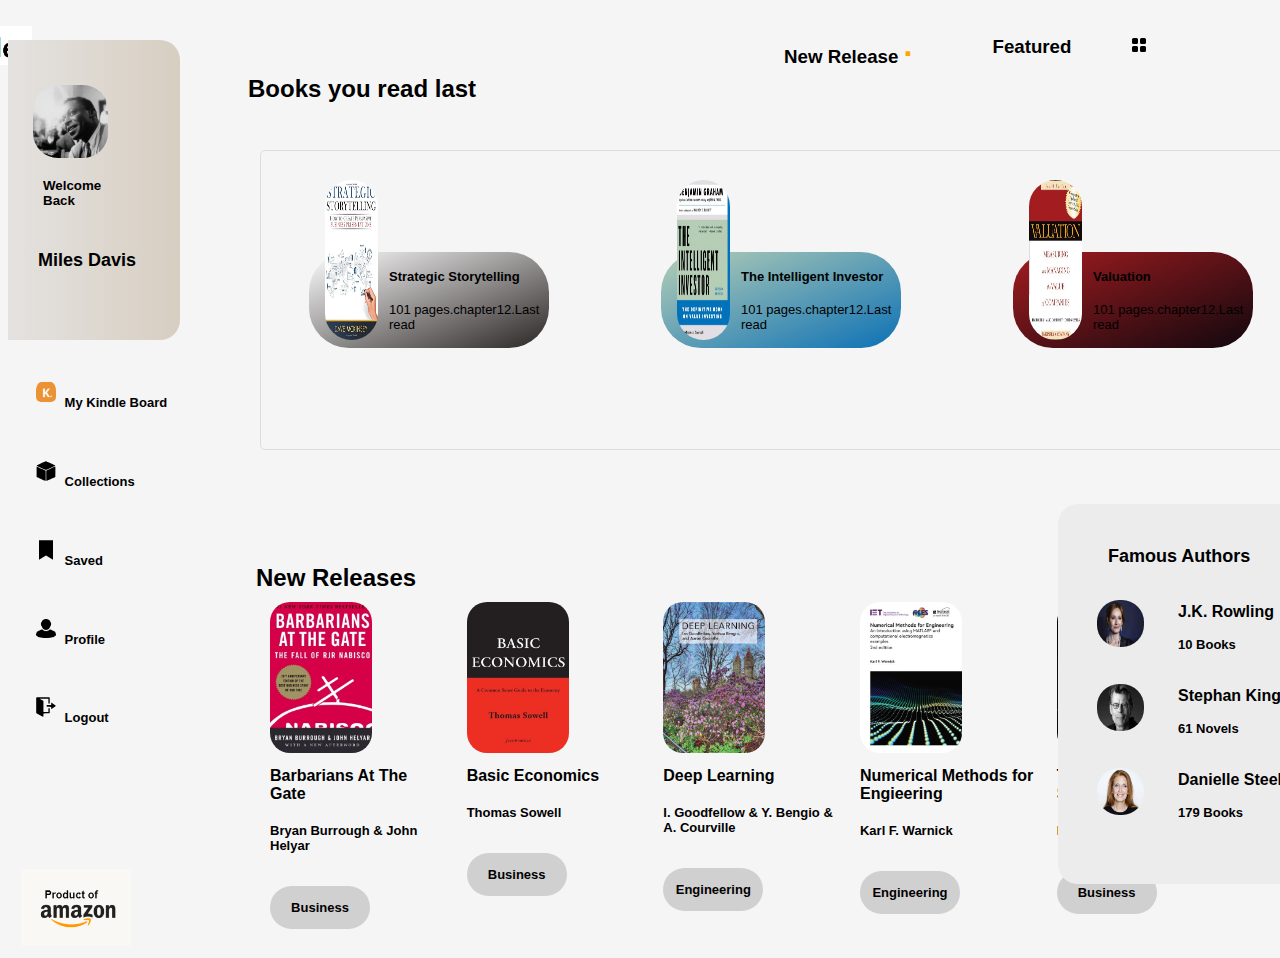
==== commit 02f9c52b: "scroller added & javascript" ====
--- a/index.html
+++ b/index.html
@@ -146,241 +146,283 @@
 
         <!----------------Recent books------------------->
 
-        <div class="ImageSlider">
-
-            <div class="container">
-                <div class="horizontal-scroll">
-                    <button class="btn-scroll" id="btn-scroll-left" onclick="scrollHorizontally(1)"><i class="fas fa-chevron-left"></i></button>
-                    <button class="btn-scroll" id="btn-scroll-right" onclick="scrollHorizontally(-1)"><i class="fas fa-chevron-right"></i></button>
-
-                    <!----------------Align of book------------------->
-                    <div class="rowSlider">
-                        <div class="columnSlider">
-                            <div class="storys-container">
-                                <div class="story-circle">
-                                    <div class="colorb1">
-                                        <div class="wordsb1">
-                                            <font size="-1">
-                                                <h4>
-                                                    Strategic Storytelling
-                                                </h4>
-                                                <p>160 Page Chapter 3 Last Read</p>
-                                            </font>
-
-                                            <div class="bookimg1"><img src="./assest/books/book1.jpg"></div>
-                                        </div>
-
-                                    </div>
-                                </div>
-                            </div>
-                        </div>
-                        <div class="columnSlider">
-                            <div class="storys-container">
-                                <div class="story-circle2">
-                                    <div class="colorb2">
-                                        <div class="wordsb2">
-                                            <font size="-1">
-                                                <h4>
-                                                    Strategic Storytelling
-                                                </h4>
-                                                <p>160 Page Chapter 3 Last Read</p>
-                                            </font>
-
-                                            <div class="bookimg2"><img src="./assest/books/book1.jpg"></div>
-                                        </div>
-
-                                    </div>
-                                </div>
-                            </div>
-                        </div>
-
-
-                        <div class="columnSlider">
-                            <div class="storys-container">
-                                <div class="story-circle3">
-                                    <div class="colorb3">
-                                        <div class="wordsb3">
-                                            <font size="-1">
-                                                <h4>
-                                                    Strategic Storytelling
-                                                </h4>
-                                                <p>160 Page Chapter 3 Last Read</p>
-                                            </font>
-
-                                            <div class="bookimg3"><img src="./assest/books/book1.jpg"></div>
-                                        </div>
-
-                                    </div>
-                                </div>
-                            </div>
-                        </div>
-
-                        <div class="columnSlider">
-                            <div class="storys-container">
-                                <div class="story-circle4">
-                                    <div class="colorb4">
-                                        <div class="wordsb4">
-                                            <font size="-1">
-                                                <h4>
-                                                    Strategic Storytelling
-                                                </h4>
-                                                <p>160 Page Chapter 3 Last Read</p>
-                                            </font>
-
-                                            <div class="bookimg4"><img src="./assest/books/book1.jpg"></div>
-                                        </div>
-
-                                    </div>
-                                </div>
-                            </div>
-                        </div>
-
-                        <div class="columnSlider">
-                            <div class="storys-container">
-                                <div class="story-circle5">
-                                    <div class="colorb5">
-                                        <div class="wordsb5">
-                                            <font size="-1">
-                                                <h4>
-                                                    Strategic Storytelling
-                                                </h4>
-                                                <p>160 Page Chapter 3 Last Read</p>
-                                            </font>
-
-                                            <div class="bookimg5"><img src="./assest/books/book1.jpg"></div>
-                                        </div>
-
-                                    </div>
-                                </div>
-                            </div>
-                        </div>
-                    </div>
-
-                </div>
-
+
+        <div class="container">
+            <div class="horizontal-scroll">
+                <button class="btn-scroll" id="btn-scroll-left" onclick="scrollHorizontally(1)"><i class="fas fa-chevron-left"></i></button>
+                <button class="btn-scroll" id="btn-scroll-right" onclick="scrollHorizontally(-1)"><i class="fas fa-chevron-right"></i></button>
+                <div class="storys-container">
+                    <div class="story-circle">
+                        <div class="colorb1">
+                            <div class="wordsb1">
+                                <font size="-1">
+                                    <h4>
+                                        Strategic Storytelling
+                                    </h4>
+                                    <p>101 pages.chapter12.Last read</p>
+                                </font>
+
+                                <div class="bookimg1"><img src="./assest/books/book1.jpg"></div>
+                            </div>
+
+                        </div>
+                    </div>
+                    <div class="story-circle1">
+                        <div class="colorb2">
+                            <div class="wordsb2">
+                                <font size="-1">
+                                    <h4>
+                                        The Intelligent Investor
+                                    </h4>
+                                    <p>101 pages.chapter12.Last read</p>
+                                </font>
+
+                                <div class="bookimg2"><img src="./assest/books/book3.jpg"></div>
+                            </div>
+                        </div>
+                    </div>
+                    <div class="story-circle2">
+                        <div class="colorb3">
+                            <div class="wordsb3">
+                                <font size="-1">
+                                    <h4>
+                                        Valuation
+                                    </h4>
+                                    <p>101 pages.chapter12.Last read</p>
+                                </font>
+
+                                <div class="bookimg3"><img src="./assest/books/book4.jpg"></div>
+                            </div>
+                        </div>
+                    </div>
+                    <div class="story-circle3">
+                        <div class="colorb4">
+                            <div class="wordsb4">
+                                <font size="-1">
+                                    <h4>
+                                        Forecasting Principles and Practice
+                                    </h4>
+                                    <p>101 pages.chapter12.Last read</p>
+                                </font>
+
+                                <div class="bookimg4"><img src="./assest/books/book5.jpg"></div>
+                            </div>
+                        </div>
+                    </div>
+                    <div class="story-circle4">
+                        <div class="colorb5">
+                            <div class="wordsb5">
+                                <font size="-1">
+                                    <h4>
+                                        Deep Learning
+                                    </h4>
+                                    <p>101 pages.chapter12.Last read</p>
+                                </font>
+
+                                <div class="bookimg5"><img src="./assest/books/book6.jpg"></div>
+                            </div>
+                        </div>
+                    </div>
+                    <div class="story-circle5">
+                        <div class="colorb6">
+                            <div class="wordsb6">
+                                <font size="-1">
+                                    <h4>
+                                        The Cybernatics Moment
+                                    </h4>
+                                    <p>101 pages.chapter12.Last read</p>
+                                </font>
+
+                                <div class="bookimg6"><img src="./assest/books/book7.jpg"></div>
+                            </div>
+                        </div>
+                    </div>
+                    <div class="story-circle6">
+                        <div class="colorb7">
+                            <div class="wordsb7">
+                                <font size="-1">
+                                    <h4>
+                                        Snapshot From Hell
+                                    </h4>
+                                    <p>101 pages.chapter12.Last read</p>
+                                </font>
+
+                                <div class="bookimg7"><img src="./assest/books/book8.jpg"></div>
+                            </div>
+                        </div>
+                    </div>
+                    <div class="story-circle7">
+                        <div class="colorb8">
+                            <div class="wordsb8">
+                                <font size="-1">
+                                    <h4>
+                                        Machine Learning Yearning
+                                    </h4>
+                                    <p>101 pages.chapter12.Last read</p>
+                                </font>
+
+                                <div class="bookimg8"><img src="./assest/books/book2.jpg"></div>
+                            </div>
+                        </div>
+                    </div>
+                    <div class="story-circle8">
+                        <div class="colorb9">
+                            <div class="wordsb9">
+                                <font size="-1">
+                                    <h4>
+                                        Monkey Business
+                                    </h4>
+                                    <p>101 pages.chapter12.Last read</p>
+                                </font>
+
+                                <div class="bookimg9"><img src="./assest/books/book9.jpg"></div>
+                            </div>
+                        </div>
+                    </div>
+                    <div class="story-circle9">
+                        <div class="colorb10">
+                            <div class="wordsb10">
+                                <font size="-1">
+                                    <h4>
+                                        Startup Nation
+                                    </h4>
+                                    <p>101 pages.chapter12.Last read</p>
+                                </font>
+
+                                <div class="bookimg10"><img src="./assest/books/book10.jpg"></div>
+                            </div>
+                        </div>
+                    </div>
+                </div>
             </div>
-
-            <!------------------ New Releases------------------------->
-            <div class="NewReleases">
-                <h2 id="NewReleasestitle">New Releases</h2>
-                <!------------------ content------------------------->
-
-                <div class="rowReleses">
-
-                    <div class="columnReleases">
-
-                        <img src="./assest/img/book1.jpg">
-
-                        <h3>Barbarians At The Gate</h3>
-                        <p>
-                            Bryan Burrough & John Helyar
-                        </p>
-                        <button>
+        </div>
+
+
+
+
+
+
+        <!------------------ New Releases------------------------->
+        <div class="NewReleases">
+            <h2 id="NewReleasestitle">New Releases</h2>
+            <!------------------ content------------------------->
+
+            <div class="rowReleses">
+
+                <div class="columnReleases">
+
+                    <img src="./assest/img/book1.jpg">
+
+                    <h3>Barbarians At The Gate</h3>
+                    <p>
+                        Bryan Burrough & John Helyar
+                    </p>
+                    <button>
                     <p>
                         Business
                     </p>
                     </button>
-                    </div>
-
-                    <div class="columnReleases">
-
-                        <img src="./assest/img/book2.jpg">
-
-                        <h3>Basic Economics</h3>
-                        <p>
-                            Thomas Sowell
-                        </p>
-                        <button>
+                </div>
+
+                <div class="columnReleases">
+
+                    <img src="./assest/img/book2.jpg">
+
+                    <h3>Basic Economics</h3>
+                    <p>
+                        Thomas Sowell
+                    </p>
+                    <button>
                     <p>
                         Business
                     </p>
                 </button>
 
-                    </div>
-
-                    <div class="columnReleases">
-
-                        <img src="./assest/img/book6.jpg">
-
-                        <h3>Deep Learning</h3>
-                        <p>
-                            I. Goodfellow & Y. Bengio & A. Courville
-                        </p>
-                        <button>
+                </div>
+
+                <div class="columnReleases">
+
+                    <img src="./assest/img/book6.jpg">
+
+                    <h3>Deep Learning</h3>
+                    <p>
+                        I. Goodfellow & Y. Bengio & A. Courville
+                    </p>
+                    <button>
                     <p>
                         Engineering
                     </p>
                 </button>
-                    </div>
-
-                    <div class="columnReleases">
-
-                        <img src="./assest/img/book4.jpg">
-
-                        <h3>Numerical Methods for Engieering</h3>
-                        <p>
-                            Karl F. Warnick
-                        </p>
-                        <button>
+                </div>
+
+                <div class="columnReleases">
+
+                    <img src="./assest/img/book4.jpg">
+
+                    <h3>Numerical Methods for Engieering</h3>
+                    <p>
+                        Karl F. Warnick
+                    </p>
+                    <button>
                     <p>
                         Engineering
                     </p>
                 </button>
-                    </div>
-
-                    <div class="columnReleases">
-
-                        <img src="./assest/img/book5.jpg">
-
-                        <h3>The Mind Of The Strategist</h3>
-                        <p>
-                            Kenichi Ohmae
-                        </p>
-                        <button>
+                </div>
+
+                <div class="columnReleases">
+
+                    <img src="./assest/img/book5.jpg">
+
+                    <h3>The Mind Of The Strategist</h3>
+                    <p>
+                        Kenichi Ohmae
+                    </p>
+                    <button>
                     <p>
                         Business
                     </p>
                     </button>
-                    </div>
-
-                </div>
+                </div>
+
             </div>
-            <!---------------rightsidebars------------------->
-
-            <div class="rightsidebar">
-                <h2>Famous Authors</h2>
-
-                <table id="rightsidebarTable" cellpadding="2" cellspacing="2">
-                    <tr colspan="2">
-                        <td>
-                            <img src="./assest/authors/rowlings.webp">
-                        </td>
-                        <td style="padding-left:30px;">
-                            <h3>J.K. Rowling</h3>
-                            <p>10 Books</p>
-                        </td>
-                    </tr>
-                    <tr colspan="2">
-                        <td>
-                            <img src="./assest/authors/king.jpg">
-                        </td>
-                        <td style="padding-left:30px;">
-                            <h3>Stephan King</h3>
-                            <p>61 Novels</p>
-                        </td>
-                    </tr>
-                    <tr colspan="2">
-                        <td>
-                            <img src="./assest/authors/steel.jpeg">
-                        </td>
-                        <td style="padding-left:30px;">
-                            <h3>Danielle Steel</h3>
-                            <p>179 Books</p>
-                        </td>
-                    </tr>
-                </table>
-            </div>
-            <!------------------ New Authors------------------------->
+        </div>
+        <!---------------rightsidebars------------------->
+
+        <div class="rightsidebar">
+            <h2>Famous Authors</h2>
+
+            <table id="rightsidebarTable" cellpadding="2" cellspacing="2">
+                <tr colspan="2">
+                    <td>
+                        <img src="./assest/authors/rowlings.webp">
+                    </td>
+                    <td style="padding-left:30px;">
+                        <h3>J.K. Rowling</h3>
+                        <p>10 Books</p>
+                    </td>
+                </tr>
+                <tr colspan="2">
+                    <td>
+                        <img src="./assest/authors/king.jpg">
+                    </td>
+                    <td style="padding-left:30px;">
+                        <h3>Stephan King</h3>
+                        <p>61 Novels</p>
+                    </td>
+                </tr>
+                <tr colspan="2">
+                    <td>
+                        <img src="./assest/authors/steel.jpeg">
+                    </td>
+                    <td style="padding-left:30px;">
+                        <h3>Danielle Steel</h3>
+                        <p>179 Books</p>
+                    </td>
+                </tr>
+            </table>
+        </div>
+        <!------------------ New Authors------------------------->
         </div>
 
         <script>
--- a/style.css
+++ b/style.css
@@ -302,18 +302,17 @@
     
     #NewReleasestitle {
         position: absolute;
-        left: 18rem;
+        left: 6rem;
         top: -3rem;
     }
     
     .NewReleases {
         padding-left: 100px;
         margin-right: 50px;
-        position: relative;
+        position: absolute;
         width: 100%;
-        margin-top: 1px;
-        top: 3rem;
-        left: -3.5rem;
+        top: 37rem;
+        left: 10rem;
     }
     
     .columnReleases {
@@ -373,7 +372,7 @@
         padding-bottom: 50px;
         position: relative;
         margin-right: 100px;
-        bottom: 12rem;
+        bottom: 3rem;
     }
     
     .leftsidebar p {
@@ -434,7 +433,7 @@
     #productAmazon {
         width: 120px;
         height: auto;
-        margin-top: 100px;
+        margin-top: 120px;
         margin-left: 5px;
     }
     
@@ -448,9 +447,9 @@
         height: 380px;
         width: 250px;
         float: right;
-        position: relative;
-        bottom: 26rem;
-        left: 10px;
+        position: absolute;
+        bottom: 1rem;
+        right: -28px;
         border-bottom-left-radius: 20px;
         border-top-left-radius: 20px;
     }
@@ -494,24 +493,35 @@
     }
     
     #rightsidebarTable {
-        padding-left: 33px;
+        padding-left: 20px;
     }
     /*--------------------------------------------------------------------------------------------------------------------------------------------------------------*/
     /*----------------------- main properties =---------------------------------*/
     
     #scrollRecentitle {
         position: relative;
-        top: -3rem;
+        top: -2rem;
         left: -2rem;
     }
     /*************************************************************************************/
     /***********************************Image Slider**************************************************/
     /*******************************/
     
+    .container {
+        display: flex;
+        justify-content: center;
+        align-items: center;
+        background-color: transparent;
+        height: 25rem;
+        position: absolute;
+        left: 10rem;
+        bottom: 15rem;
+        margin-bottom: 10rem;
+        width: 80rem;
+    }
+    
     .horizontal-scroll {
-        width: 1425px;
-        top: -5rem;
-        left: 18.5rem;
+        width: 100rem;
         height: 300px;
         background-color: transparent;
         border: 1px solid #ddd;
@@ -520,13 +530,12 @@
         flex-direction: row;
         justify-content: space-between;
         align-items: center;
+        position: relative;
         overflow: hidden;
-        position: relative;
-        top: -45rem;
     }
     
     .horizontal-scroll .btn-scroll {
-        background-color: #1167b1;
+        background-color: #fff;
         color: #999;
         box-shadow: 0 0 10px #999;
         padding: 5px 8px;
@@ -543,183 +552,406 @@
         flex-direction: row;
         justify-content: flex-start;
         align-items: center;
-        position: relative;
-        left: 1rem;
+        position: absolute;
+        left: 0;
         transition: 0.5s all ease-out;
-        content: "";
-        clear: both;
-        display: table;
     }
     
     .story-circle {
         width: 60px;
         height: 60px;
         margin: 15px 10px;
-        left: 20px;
-        display: flex;
-        justify-content: center;
-        align-items: center;
-        border-radius: 40px;
-        margin-right: 10rem;
-        background-color: rgba(250, 112, 0, 0.877);
-    }
-    /****************************************************************/
-    
-    .columnSlider {
-        float: left;
-        width: 10%;
-        padding: 5px;
-    }
-    
-    .rowSlider::after {
-        content: "";
-        clear: both;
-        display: table;
-    }
-    /********************Book1*************************************/
+        display: flex;
+        justify-content: center;
+        align-items: center;
+        border-radius: 40px;
+        margin-right: 20rem;
+    }
     
     .story-circle img {
-        width: 104px;
-        height: 151px;
-        border-radius: 10px;
+        width: 53px;
+        height: 10rem;
+        border-radius: 40px;
     }
     
     .colorb1 {
         position: absolute;
         background-image: linear-gradient(to bottom right, white, #2b2525);
-        height: 8rem;
-        width: 20rem;
-        border-radius: 40px;
-        left: -75rem;
+        height: 6rem;
+        width: 15rem;
+        border-radius: 40px;
+        left: 3rem;
     }
     
     .wordsb1 {
         position: absolute;
         width: 10rem;
-        right: 1rem;
+        left: 5rem;
     }
     
     .bookimg1 {
         position: absolute;
-        left: -7rem;
+        left: -4rem;
         top: -4.5rem;
-        border-radius: 20px;
-    }
-    /**************************************************************************************************/
-    /********************Book2*************************************/
+    }
+    /*******************************/
+    /*book2*/
+    
+    .colorb2 {
+        position: absolute;
+        background-image: linear-gradient(to bottom right, #B6CEB6, #0C71B5);
+        height: 6rem;
+        width: 15rem;
+        border-radius: 40px;
+        left: 25rem;
+    }
+    
+    .story-circle1 {
+        width: 60px;
+        height: 60px;
+        margin: 15px 10px;
+        display: flex;
+        justify-content: center;
+        align-items: center;
+        border-radius: 40px;
+        margin-right: 20rem;
+    }
+    
+    .story-circle1 img {
+        width: 53px;
+        height: 10rem;
+        border-radius: 40px;
+    }
+    
+    .wordsb2 {
+        position: absolute;
+        width: 10rem;
+        left: 5rem;
+    }
+    
+    .bookimg2 {
+        position: absolute;
+        left: -4rem;
+        top: -4.5rem;
+    }
+    /*end*/
+    /*book3*/
+    
+    .colorb3 {
+        position: absolute;
+        background-image: linear-gradient(to bottom right, #A31C20, #10080E);
+        height: 6rem;
+        width: 15rem;
+        border-radius: 40px;
+        left: 47rem;
+    }
+    
+    .story-circle2 {
+        width: 60px;
+        height: 60px;
+        margin: 15px 10px;
+        display: flex;
+        justify-content: center;
+        align-items: center;
+        border-radius: 40px;
+        margin-right: 20rem;
+    }
     
     .story-circle2 img {
-        width: 104px;
-        height: 151px;
-        border-radius: 10px;
-    }
-    
-    .colorb2 {
-        position: absolute;
-        background-image: linear-gradient(to bottom right, white, #2b2525);
-        height: 8rem;
-        width: 20rem;
-        border-radius: 40px;
-        left: -50rem;
-    }
-    
-    .wordsb2 {
+        width: 53px;
+        height: 10rem;
+        border-radius: 40px;
+    }
+    
+    .wordsb3 {
         position: absolute;
         width: 10rem;
-        right: 1rem;
-    }
-    
-    .bookimg2 {
-        position: absolute;
-        left: -7rem;
+        left: 5rem;
+    }
+    
+    .bookimg3 {
+        position: absolute;
+        left: -4rem;
         top: -4.5rem;
-        border-radius: 20px;
-    }
-    /********************Book3*************************************/
+    }
+    /*end*/
+    /*book4*/
+    
+    .colorb4 {
+        position: absolute;
+        background-image: linear-gradient(to bottom right, #206A35, #D7CA68);
+        height: 6rem;
+        width: 15rem;
+        border-radius: 40px;
+        left: 69rem;
+    }
+    
+    .story-circle3 {
+        width: 60px;
+        height: 60px;
+        margin: 15px 10px;
+        display: flex;
+        justify-content: center;
+        align-items: center;
+        border-radius: 40px;
+        margin-right: 20rem;
+    }
     
     .story-circle3 img {
-        width: 104px;
-        height: 151px;
-        border-radius: 10px;
-    }
-    
-    .colorb3 {
-        position: absolute;
-        background-image: linear-gradient(to bottom right, white, #2b2525);
-        height: 8rem;
-        width: 20rem;
-        border-radius: 40px;
-        left: -25rem;
-    }
-    
-    .wordsb3 {
+        width: 53px;
+        height: 10rem;
+        border-radius: 40px;
+    }
+    
+    .wordsb4 {
         position: absolute;
         width: 10rem;
-        right: 1rem;
-    }
-    
-    .bookimg3 {
-        position: absolute;
-        left: -7rem;
+        left: 5rem;
+    }
+    
+    .bookimg4 {
+        position: absolute;
+        left: -4rem;
         top: -4.5rem;
-        border-radius: 20px;
-    }
-    /********************Book4*************************************/
+    }
+    /*end*/
+    /*book5*/
+    
+    .colorb5 {
+        position: absolute;
+        background-image: linear-gradient(to bottom right, #2B132E, #6E9FC8);
+        height: 6rem;
+        width: 15rem;
+        border-radius: 40px;
+        left: 91rem;
+    }
+    
+    .story-circle4 {
+        width: 60px;
+        height: 60px;
+        margin: 15px 10px;
+        display: flex;
+        justify-content: center;
+        align-items: center;
+        border-radius: 40px;
+        margin-right: 20rem;
+    }
     
     .story-circle4 img {
-        width: 104px;
-        height: 151px;
-        border-radius: 10px;
-    }
-    
-    .colorb4 {
-        position: absolute;
-        background-image: linear-gradient(to bottom right, white, #2b2525);
-        height: 8rem;
-        width: 20rem;
-        border-radius: 40px;
-        left: -0rem;
-    }
-    
-    .wordsb4 {
+        width: 53px;
+        height: 10rem;
+        border-radius: 40px;
+    }
+    
+    .wordsb5 {
         position: absolute;
         width: 10rem;
-        right: 1rem;
-    }
-    
-    .bookimg4 {
-        position: absolute;
-        left: -7rem;
+        left: 5rem;
+    }
+    
+    .bookimg5 {
+        position: absolute;
+        left: -4rem;
         top: -4.5rem;
-        border-radius: 20px;
-    }
-    /********************Book5*************************************/
+    }
+    /*end*/
+    /*book6*/
+    
+    .colorb6 {
+        position: absolute;
+        background-image: linear-gradient(to bottom right, #540F4D, #868686);
+        height: 6rem;
+        width: 15rem;
+        border-radius: 40px;
+        left: 113rem;
+    }
+    
+    .story-circle5 {
+        width: 60px;
+        height: 60px;
+        margin: 15px 10px;
+        display: flex;
+        justify-content: center;
+        align-items: center;
+        border-radius: 40px;
+        margin-right: 20rem;
+    }
     
     .story-circle5 img {
-        width: 104px;
-        height: 151px;
-        border-radius: 10px;
-    }
-    
-    .colorb5 {
-        position: absolute;
-        background-image: linear-gradient(to bottom right, white, #2b2525);
-        height: 8rem;
-        width: 20rem;
-        border-radius: 40px;
-        left: 25rem;
-    }
-    
-    .wordsb5 {
+        width: 53px;
+        height: 10rem;
+        border-radius: 40px;
+    }
+    
+    .wordsb6 {
         position: absolute;
         width: 10rem;
-        right: 1rem;
-    }
-    
-    .bookimg5 {
-        position: absolute;
-        left: -7rem;
+        left: 5rem;
+    }
+    
+    .bookimg6 {
+        position: absolute;
+        left: -4rem;
         top: -4.5rem;
-        border-radius: 20px;
-    }
-    /********************Book6*************************************/+    }
+    /*end*/
+    /*book7*/
+    
+    .colorb7 {
+        position: absolute;
+        background-image: linear-gradient(to bottom right, #FFFFFF, #C0483F);
+        height: 6rem;
+        width: 15rem;
+        border-radius: 40px;
+        left: 135rem;
+    }
+    
+    .story-circle6 {
+        width: 60px;
+        height: 60px;
+        margin: 15px 10px;
+        display: flex;
+        justify-content: center;
+        align-items: center;
+        border-radius: 40px;
+        margin-right: 20rem;
+    }
+    
+    .story-circle6 img {
+        width: 53px;
+        height: 10rem;
+        border-radius: 40px;
+    }
+    
+    .wordsb7 {
+        position: absolute;
+        width: 10rem;
+        left: 5rem;
+    }
+    
+    .bookimg7 {
+        position: absolute;
+        left: -4rem;
+        top: -4.5rem;
+    }
+    /*end*/
+    /*book8*/
+    
+    .colorb8 {
+        position: absolute;
+        background-image: linear-gradient(to bottom right, #DDF0F7, #7CA1C6);
+        height: 6rem;
+        width: 15rem;
+        border-radius: 40px;
+        left: 157rem;
+    }
+    
+    .story-circle7 {
+        width: 60px;
+        height: 60px;
+        margin: 15px 10px;
+        display: flex;
+        justify-content: center;
+        align-items: center;
+        border-radius: 40px;
+        margin-right: 20rem;
+    }
+    
+    .story-circle7 img {
+        width: 53px;
+        height: 10rem;
+        border-radius: 40px;
+    }
+    
+    .wordsb8 {
+        position: absolute;
+        width: 10rem;
+        left: 5rem;
+    }
+    
+    .bookimg8 {
+        position: absolute;
+        left: -4rem;
+        top: -4.5rem;
+    }
+    /*end*/
+    /*book9*/
+    
+    .colorb9 {
+        position: absolute;
+        background-image: linear-gradient(to bottom right, #6681B0, #C7DAFA);
+        height: 6rem;
+        width: 15rem;
+        border-radius: 40px;
+        left: 179rem;
+    }
+    
+    .story-circle8 {
+        width: 60px;
+        height: 60px;
+        margin: 15px 10px;
+        display: flex;
+        justify-content: center;
+        align-items: center;
+        border-radius: 40px;
+        margin-right: 20rem;
+    }
+    
+    .story-circle8 img {
+        width: 53px;
+        height: 10rem;
+        border-radius: 40px;
+    }
+    
+    .wordsb9 {
+        position: absolute;
+        width: 10rem;
+        left: 5rem;
+    }
+    
+    .bookimg9 {
+        position: absolute;
+        left: -4rem;
+        top: -4.5rem;
+    }
+    /*end*/
+    /*book10*/
+    
+    .colorb10 {
+        position: absolute;
+        background-image: linear-gradient(to bottom right, #2A78B9, #FFFFFF);
+        height: 6rem;
+        width: 15rem;
+        border-radius: 40px;
+        left: 201rem;
+    }
+    
+    .story-circle9 {
+        width: 60px;
+        height: 60px;
+        margin: 15px 10px;
+        display: flex;
+        justify-content: center;
+        align-items: center;
+        border-radius: 40px;
+        margin-right: 20rem;
+    }
+    
+    .story-circle9 img {
+        width: 53px;
+        height: 10rem;
+        border-radius: 40px;
+    }
+    
+    .wordsb10 {
+        position: absolute;
+        width: 10rem;
+        left: 5rem;
+    }
+    
+    .bookimg10 {
+        position: absolute;
+        left: -4rem;
+        top: -4.5rem;
+    }
+    /*end*/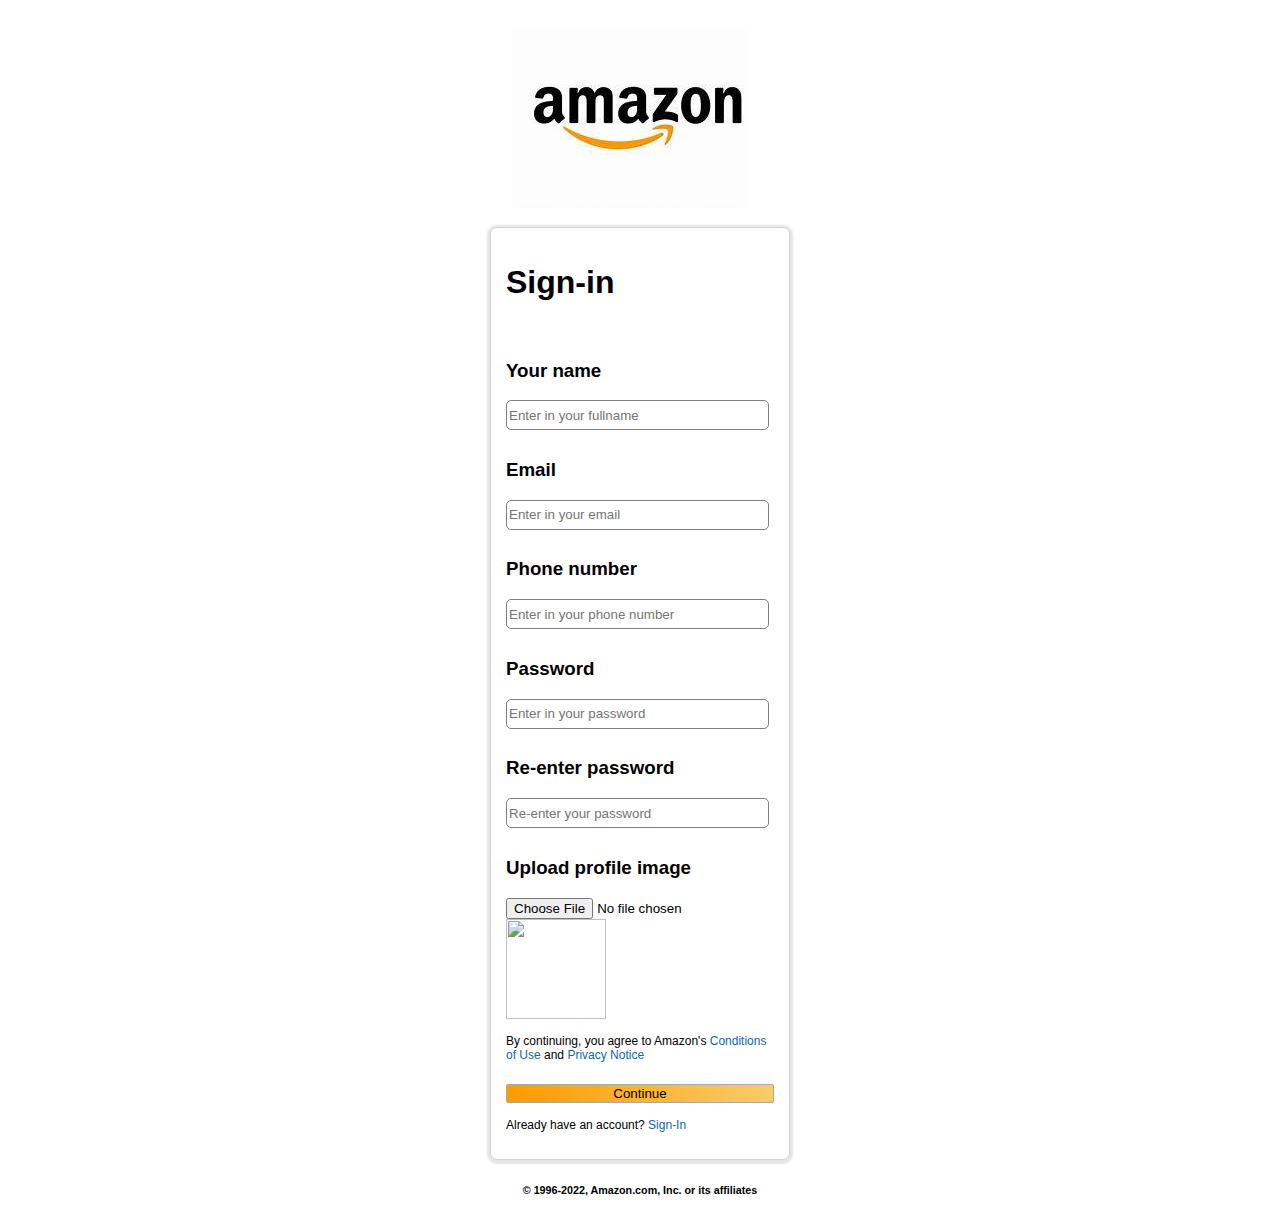
==== commit ba73418b: "update" ====
--- a/index.html
+++ b/index.html
@@ -1,474 +1,86 @@
 <!DOCTYPE html>
+
 <html>
-
 
 <head>
     <meta charset="UTF-8">
     <meta name="index page" content=" ">
-    <meta name=" " content=" ">
-    <meta name="keywords" content=" ">
-    <title>Home Page</title>
+    <meta name="keywords" content="user registration ">
+    <title>Index Page</title>
     <meta name="viewport" content="width=device-width, initial-scale=1.0">
+    <link rel="stylesheet" href="./style0.css">
 
-    <!------------------- Foreign Elements---------------------------->
-
-    <link rel="preconnect" href="https://fonts.gstatic.com" crossorigin>
-    <link rel="stylesheet" href="https://fonts.googleapis.com/css2?family=Lato&display=swap">
-    <link rel="stylesheet" href="https://stackpath.bootstrapcdn.com/font-awesome/4.7.0/css/font-awesome.min.css">
-    <link rel="stylesheet" href="https://cdnjs.cloudflare.com/ajax/libs/font-awesome/4.7.0/css/font-awesome.min.css">
-    <link rel="stylesheet" href=" https://cdnjs.cloudflare.com/ajax/libs/font-awesome/5.15.3/css/all.min.css">
-    <link rel="stylesheet" href="path/to/font-awesome/css/font-awesome.min.css">
-
-    <!---------------------------------------------------------------->
-
-    <link rel="stylesheet" href="./style.css">
 </head>
-
-<title> Amazon landing page</title>
 
 
 
-<body style="background-color: #f5f5f5;font-family:'Segoe UI', Tahoma, Geneva, Verdana, sans-serif;">
+<body style="font-family:'Segoe UI', Tahoma, Geneva, Verdana, sans-serif;" onload="addImageEvent()">
 
 
-    <header class="upperHeader">
+    <div class="register">
 
-        <!------------- Search--------------------->
-        <div class="searchNav">
+        <div class="registerLogo">
+            <!----- attribute to https://worldvectorlogo.com/downloaded/amazon-2 ---->
+            <img src="./assest/img/OIP.jfif">
+        </div>
+
+        <div class="registerBox">
+            <h1>Sign-in</h1>
+            <form class="registerForm">
+
+                <br>
+                <h3>Your name</h3>
+                <input type="text" name="full-name" class="input" placeholder="Enter in your fullname" id="regFirstName">
+                <h3>Email</h3>
+                <input type="text" name="user-mail" class="input" placeholder="Enter in your email" id="regMail">
+                <h3>Phone number</h3>
+                <input type="text" name="phone-number" class="input" placeholder="Enter in your phone number" id="regPhonenumber">
+                <h3>Password</h3>
+                <input type="password" name="password" class="input" placeholder="Enter in your password" id="regPassword">
+                <h3>Re-enter password</h3>
+                <input type="confirmpassword" name="confirmpassword" class="input" placeholder="Re-enter your password " id="regPasswordconfirm">
 
 
-            <table class="searchNavtable" cellpadding="0" cellspacing="0">
-                <tr>
-                    <!----------------Logo------------------->
-                    <td>
-                        <img style="margin-left: -700px;" id="navIcon" src="./assest/img/kindle.png">
-                    </td>
-                    <!-----------------Searchbar------------------>
-                    <td>
-                        <div class=" container " style="grid-row:auto">
-                            <form action="/ " method="GET " class="form ">
-                                <input type="search " placeholder=" Search your books " class="search-field " />
-                                <button type="submit " class="search-button ">
-                                <img src="./assest/img/magnified.png ">
-                              </button>
-                            </form>
-                        </div>
-                    </td>
-                    <!----------------------------------->
-                    <td style="padding-right:60px">
-                        <h3>New Release <sup class="fstop">.</sup></h3>
-                    </td>
-                    <!----------------------------------->
-                    <td style="padding-left:20px;">
-                        <h3 style="font-family:'Segoe UI', Tahoma, Geneva, Verdana, sans-serif;">Featured</h3>
-                    </td>
+            </form>
+            <h3>Upload profile image</h3>
+            <input type="file" accept="image/png ,image/jpg" id="imageInput">
+            <img src="" id="userImage1" width="100" height="100">
+            <p>
+                By continuing, you agree to Amazon's <a href="#">Conditions of Use</a> and <a href="#">Privacy Notice</a>
+            </p>
+            <button class="register_registerButton" onclick="registration()"> Continue </button>
 
-                    <td style="padding-left:60px">
-                        <img src="./assest/img/grid-fill.svg ">
-                    </td>
-                </tr>
-            </table>
-            <!------------------------------------------------------ Search----------------------------------------------------------->
+            <p>Already have an account? <a href="./login.html">Sign-In</a> </p>
+        </div>
 
-
-    </header>
-
-
-
-    <body>
-        <!---------------leftsidebars------------------->
-        <div class="leftsidebar">
-
-            <div class="userName">
-                <img id="userImage" src="./assest/img/IMG_20191210_074934.jpg">
-                <br>
-                <h2>Welcome <br> Back</h2>
-                <br>
-                <h1>Miles Davis</h1>
-            </div>
-
-            <div class="leftsidebar_table">
-                <table>
-                    <tr span="1">
-                        <!----- KINDLE ICON----->
-                        <td colspan="2">
-                            <p> <img id="kindleIcon" src="./assest/img/kindle-icon.png"> My Kindle Board </p>
-                        </td>
-                    </tr>
-                    <tr>
-                        <td>
-
-                            <p> <img src="./assest/img/icon/cube.svg"> Collections</p>
-                        </td>
-                    </tr>
-                    <tr>
-                        <td>
-                            <p> <img src="./assest/img/icon/bookmark.svg"> Saved</p>
-                        </td>
-                    </tr>
-                    <tr>
-                        <td>
-
-                            <p> <img src="./assest/img/icon/profile.png"> Profile</p>
-                        </td>
-                    </tr>
-                    <tr>
-                        <td>
-                            <p> <img src="./assest/img/icon/logout.svg"> Logout</p>
-                        </td>
-                    </tr>
-                    <tr>
-                        <td>
-
-                        </td>
-                    </tr>
-                </table>
-
-                <table>
-                    <tr>
-                        <td>
-                            <img id="productAmazon" src="./assest/img/Untitled.png">
-                        </td>
-                    </tr>
-
-                </table>
-
+        <div class="legal">
+            <div>
+                <h6>© 1996-2022, Amazon.com, Inc. or its affiliates</h6>
             </div>
 
         </div>
 
-
-
-
-        <!----------------Recent books------------------->
-        <!----------------This portion will use the Jquery API for animation------------------->
-        <h2 id="scrollRecentitle"> Books you read last</h2>
-
-        <!----------------Recent books------------------->
-
-
-        <div class="container">
-            <div class="horizontal-scroll">
-                <button class="btn-scroll" id="btn-scroll-left" onclick="scrollHorizontally(1)"><i class="fas fa-chevron-left"></i></button>
-                <button class="btn-scroll" id="btn-scroll-right" onclick="scrollHorizontally(-1)"><i class="fas fa-chevron-right"></i></button>
-                <div class="storys-container">
-                    <div class="story-circle">
-                        <div class="colorb1">
-                            <div class="wordsb1">
-                                <font size="-1">
-                                    <h4>
-                                        Strategic Storytelling
-                                    </h4>
-                                    <p>101 pages.chapter12.Last read</p>
-                                </font>
-
-                                <div class="bookimg1"><img src="./assest/books/book1.jpg"></div>
-                            </div>
-
-                        </div>
-                    </div>
-                    <div class="story-circle1">
-                        <div class="colorb2">
-                            <div class="wordsb2">
-                                <font size="-1">
-                                    <h4>
-                                        The Intelligent Investor
-                                    </h4>
-                                    <p>101 pages.chapter12.Last read</p>
-                                </font>
-
-                                <div class="bookimg2"><img src="./assest/books/book3.jpg"></div>
-                            </div>
-                        </div>
-                    </div>
-                    <div class="story-circle2">
-                        <div class="colorb3">
-                            <div class="wordsb3">
-                                <font size="-1">
-                                    <h4>
-                                        Valuation
-                                    </h4>
-                                    <p>101 pages.chapter12.Last read</p>
-                                </font>
-
-                                <div class="bookimg3"><img src="./assest/books/book4.jpg"></div>
-                            </div>
-                        </div>
-                    </div>
-                    <div class="story-circle3">
-                        <div class="colorb4">
-                            <div class="wordsb4">
-                                <font size="-1">
-                                    <h4>
-                                        Forecasting Principles and Practice
-                                    </h4>
-                                    <p>101 pages.chapter12.Last read</p>
-                                </font>
-
-                                <div class="bookimg4"><img src="./assest/books/book5.jpg"></div>
-                            </div>
-                        </div>
-                    </div>
-                    <div class="story-circle4">
-                        <div class="colorb5">
-                            <div class="wordsb5">
-                                <font size="-1">
-                                    <h4>
-                                        Deep Learning
-                                    </h4>
-                                    <p>101 pages.chapter12.Last read</p>
-                                </font>
-
-                                <div class="bookimg5"><img src="./assest/books/book6.jpg"></div>
-                            </div>
-                        </div>
-                    </div>
-                    <div class="story-circle5">
-                        <div class="colorb6">
-                            <div class="wordsb6">
-                                <font size="-1">
-                                    <h4>
-                                        The Cybernatics Moment
-                                    </h4>
-                                    <p>101 pages.chapter12.Last read</p>
-                                </font>
-
-                                <div class="bookimg6"><img src="./assest/books/book7.jpg"></div>
-                            </div>
-                        </div>
-                    </div>
-                    <div class="story-circle6">
-                        <div class="colorb7">
-                            <div class="wordsb7">
-                                <font size="-1">
-                                    <h4>
-                                        Snapshot From Hell
-                                    </h4>
-                                    <p>101 pages.chapter12.Last read</p>
-                                </font>
-
-                                <div class="bookimg7"><img src="./assest/books/book8.jpg"></div>
-                            </div>
-                        </div>
-                    </div>
-                    <div class="story-circle7">
-                        <div class="colorb8">
-                            <div class="wordsb8">
-                                <font size="-1">
-                                    <h4>
-                                        Machine Learning Yearning
-                                    </h4>
-                                    <p>101 pages.chapter12.Last read</p>
-                                </font>
-
-                                <div class="bookimg8"><img src="./assest/books/book2.jpg"></div>
-                            </div>
-                        </div>
-                    </div>
-                    <div class="story-circle8">
-                        <div class="colorb9">
-                            <div class="wordsb9">
-                                <font size="-1">
-                                    <h4>
-                                        Monkey Business
-                                    </h4>
-                                    <p>101 pages.chapter12.Last read</p>
-                                </font>
-
-                                <div class="bookimg9"><img src="./assest/books/book9.jpg"></div>
-                            </div>
-                        </div>
-                    </div>
-                    <div class="story-circle9">
-                        <div class="colorb10">
-                            <div class="wordsb10">
-                                <font size="-1">
-                                    <h4>
-                                        Startup Nation
-                                    </h4>
-                                    <p>101 pages.chapter12.Last read</p>
-                                </font>
-
-                                <div class="bookimg10"><img src="./assest/books/book10.jpg"></div>
-                            </div>
-                        </div>
-                    </div>
-                </div>
-            </div>
-        </div>
+    </div>
 
 
 
 
 
 
-        <!------------------ New Releases------------------------->
-        <div class="NewReleases">
-            <h2 id="NewReleasestitle">New Releases</h2>
-            <!------------------ content------------------------->
-
-            <div class="rowReleses">
-
-                <div class="columnReleases">
-
-                    <img src="./assest/img/book1.jpg">
-
-                    <h3>Barbarians At The Gate</h3>
-                    <p>
-                        Bryan Burrough & John Helyar
-                    </p>
-                    <button>
-                    <p>
-                        Business
-                    </p>
-                    </button>
-                </div>
-
-                <div class="columnReleases">
-
-                    <img src="./assest/img/book2.jpg">
-
-                    <h3>Basic Economics</h3>
-                    <p>
-                        Thomas Sowell
-                    </p>
-                    <button>
-                    <p>
-                        Business
-                    </p>
-                </button>
-
-                </div>
-
-                <div class="columnReleases">
-
-                    <img src="./assest/img/book6.jpg">
-
-                    <h3>Deep Learning</h3>
-                    <p>
-                        I. Goodfellow & Y. Bengio & A. Courville
-                    </p>
-                    <button>
-                    <p>
-                        Engineering
-                    </p>
-                </button>
-                </div>
-
-                <div class="columnReleases">
-
-                    <img src="./assest/img/book4.jpg">
-
-                    <h3>Numerical Methods for Engieering</h3>
-                    <p>
-                        Karl F. Warnick
-                    </p>
-                    <button>
-                    <p>
-                        Engineering
-                    </p>
-                </button>
-                </div>
-
-                <div class="columnReleases">
-
-                    <img src="./assest/img/book5.jpg">
-
-                    <h3>The Mind Of The Strategist</h3>
-                    <p>
-                        Kenichi Ohmae
-                    </p>
-                    <button>
-                    <p>
-                        Business
-                    </p>
-                    </button>
-                </div>
-
-            </div>
-        </div>
-        <!---------------rightsidebars------------------->
-
-        <div class="rightsidebar">
-            <h2>Famous Authors</h2>
-
-            <table id="rightsidebarTable" cellpadding="2" cellspacing="2">
-                <tr colspan="2">
-                    <td>
-                        <img src="./assest/authors/rowlings.webp">
-                    </td>
-                    <td style="padding-left:30px;">
-                        <h3>J.K. Rowling</h3>
-                        <p>10 Books</p>
-                    </td>
-                </tr>
-                <tr colspan="2">
-                    <td>
-                        <img src="./assest/authors/king.jpg">
-                    </td>
-                    <td style="padding-left:30px;">
-                        <h3>Stephan King</h3>
-                        <p>61 Novels</p>
-                    </td>
-                </tr>
-                <tr colspan="2">
-                    <td>
-                        <img src="./assest/authors/steel.jpeg">
-                    </td>
-                    <td style="padding-left:30px;">
-                        <h3>Danielle Steel</h3>
-                        <p>179 Books</p>
-                    </td>
-                </tr>
-            </table>
-        </div>
-        <!------------------ New Authors------------------------->
-        </div>
-
-        <script>
-            let currentScrollPosition = 0;
-            let scrollAmount = 400;
-            const sCont = document.querySelector(".storys-container");
-            const hScroll = document.querySelector(".horizontal-scroll");
-            const btnScrollLeft = document.querySelector("#btn-scroll-left");
-            const btnScrollRight = document.querySelector("#btn-scroll-right");
-            btnScrollLeft.style.opacity = "0";
-
-            let maxScroll = -sCont.offsetWidth + hScroll.offsetWidth;
-
-            function scrollHorizontally(val) {
-                currentScrollPosition += (val * scrollAmount);
-                sCont.style.left = currentScrollPosition + "px";
-                if (currentScrollPosition >= 0) {
-                    currentScrollPosition = 0
-                    btnScrollLeft.style.opacity = "0";
-                } else {
-                    btnScrollLeft.style.opacity = "1";
-                }
-                if (currentScrollPosition <= maxScroll) {
-                    currentScrollPosition = maxScroll;
-                    btnScrollRight.style.opacity = "0";
-
-                } else {
-                    btnScrollRight.style.opacity = "1";
-                }
-                sCont.style.left = currentScrollPosition + "px";
-            }
-        </script>
 
 
-    </body>
 
-    <footer>
-
-    </footer>
 
 </body>
 
+<!------------------------------------------------ Call  Javascript here src ="./index.js "------------------------------------------------------------>
+<!----------------------------------------------- function is only for profile image------------------------------------------------------------>
+<script src="./script.js ">
+</script>
+<!------------------------------------------------ Call  Javascript here src ="./index.js "------------------------------------------------------------>
 
 <footer>
 
 </footer>
 
-
 </html>--- a/style0.css
+++ b/style0.css
@@ -0,0 +1,238 @@
+/**************************************************************************************************************/
+
+
+/**************************************************************************************************************/
+
+
+/*********************************** Login styles**********************************************/
+
+
+/******************LOGIN PAGE*****************************/
+
+@font-face {
+    font-family: 'Segoe UI', Tahoma, Geneva, Verdana, sans-serif;
+    src: url('\font\alternative-amazon-font\FiraSansCondensed-SemiBold')format('truetype');
+}
+
+.body {
+    font-family: 'Segoe UI', Tahoma, Geneva, Verdana, sans-serif;
+}
+
+* {
+    box-sizing: border-box;
+}
+
+.login {
+    background: white;
+    height: 100vh;
+    display: flex;
+    flex-direction: column;
+    align-items: center;
+    padding-bottom: 400px;
+}
+
+.loginLogo {
+    margin-top: 20px;
+    margin-bottom: 15px;
+    margin-right: auto;
+    margin-left: auto;
+    object-fit: cover;
+    justify-content: center;
+    align-items: center;
+    padding-right: 20px;
+    position: relative;
+    left: -2rem;
+}
+
+.loginLogo {
+    width: 200px;
+}
+
+.loginBox {
+    width: 300px;
+    height: fit-content;
+    display: flex;
+    flex-direction: column;
+    border-radius: 7px;
+    box-shadow: 0px 1px 2px 3px rgba(0, 0, 0, 0.1);
+    border: 1px solid lightgray;
+    padding: 15px;
+}
+
+.loginForm input {
+    height: 30px;
+    border-radius: 5px;
+    margin-bottom: 10px;
+    background-color: #fff;
+    outline: none;
+    width: 98%;
+    border: 1px solid grey;
+}
+
+.loginForm .input:focus {
+    border: 2px solid orange;
+    box-shadow: 0px 1px 2px 0px rgba(0, 0, 0, 0.2);
+}
+
+.loginBox p {
+    margin-top: 15px;
+    font-size: 12px;
+    justify-content: justify;
+}
+
+a {
+    cursor: pointer;
+    color: #1167b1;
+    text-decoration: none;
+}
+
+a:hover {
+    color: #FF9900;
+    text-decoration: underline;
+}
+
+.loginSignInButton {
+    cursor: pointer;
+    background-color: #FF9900;
+    background-image: linear-gradient(62deg, #FF9900 0%, #F7CE68 100%);
+    border-radius: 2px;
+    margin-top: 10px;
+    border-color: #a88734 #9c7e31 #846a29;
+}
+
+.loginBox Button {
+    cursor: pointer;
+    border-radius: 2px;
+    width: 100%;
+    outline: none;
+    border: 1px solid;
+    border-color: darkgray;
+    margin: top 10px;
+}
+
+.loginFooter h5 h4 {
+    background: white;
+    display: flex;
+    flex-direction: column;
+    align-items: center;
+    color: grey;
+}
+
+.loginFooter h5 {
+    padding-left: 10px;
+    padding-right: 10px;
+    align-items: center;
+    color: grey;
+}
+
+.loginFooter h4 {
+    align-items: center;
+    justify-content: center;
+    color: grey;
+}
+
+.loginFooter {
+    margin-left: 100px;
+    position: absolute;
+    align-items: center;
+    justify-content: center;
+    top: 50rem;
+    right: 73rem;
+}
+
+
+/**************************************************************************************************************/
+
+
+/**************************************************************************************************************/
+
+
+/***********************************INDEX PAGE(REGISTRATION PAGE)**********************************************/
+
+.register {
+    background: white;
+    height: 100vh;
+    display: flex;
+    flex-direction: column;
+    align-items: center;
+    padding-bottom: 400px;
+}
+
+.registerLogo {
+    margin-top: 20px;
+    margin-bottom: 15px;
+    margin-right: auto;
+    margin-left: auto;
+    object-fit: cover;
+    justify-content: center;
+    align-items: center;
+    padding-right: 20px;
+}
+
+.registerBox {
+    width: 300px;
+    height: fit-content;
+    display: flex;
+    flex-direction: column;
+    border-radius: 7px;
+    box-shadow: 0px 1px 2px 3px rgba(0, 0, 0, 0.1);
+    border: 1px solid lightgray;
+    padding: 15px;
+}
+
+.registerForm input {
+    height: 30px;
+    border-radius: 5px;
+    margin-bottom: 10px;
+    background-color: #fff;
+    outline: none;
+    width: 98%;
+    border: 1px solid grey;
+    font-family: 'Segoe UI', Tahoma, Geneva, Verdana, sans-serif;
+}
+
+.registerForm .input:focus {
+    border: 2px solid orange;
+    box-shadow: 0px 1px 2px 0px rgba(0, 0, 0, 0.2);
+}
+
+.registerBox p {
+    margin-top: 15px;
+    font-size: 12px;
+    justify-content: justify;
+    font-family: 'Segoe UI', Tahoma, Geneva, Verdana, sans-serif;
+}
+
+.register a {
+    cursor: pointer;
+    color: #1167b1;
+    text-decoration: none;
+}
+
+.register a:hover {
+    color: #FF9900;
+    text-decoration: underline;
+}
+
+.register_registerButton {
+    cursor: pointer;
+    background-color: #FF9900;
+    background-image: linear-gradient(62deg, #FF9900 0%, #F7CE68 100%);
+    border-radius: 2px;
+    margin-top: 10px;
+    border-color: #a88734 #9c7e31 #846a29;
+    font-family: 'Segoe UI', Tahoma, Geneva, Verdana, sans-serif;
+}
+
+.registerBox Button {
+    cursor: pointer;
+    border-radius: 2px;
+    width: 100%;
+    outline: none;
+    border: 1px solid;
+    border-color: darkgray;
+    margin: top 10px;
+}
+
+
+/*********************************************************************/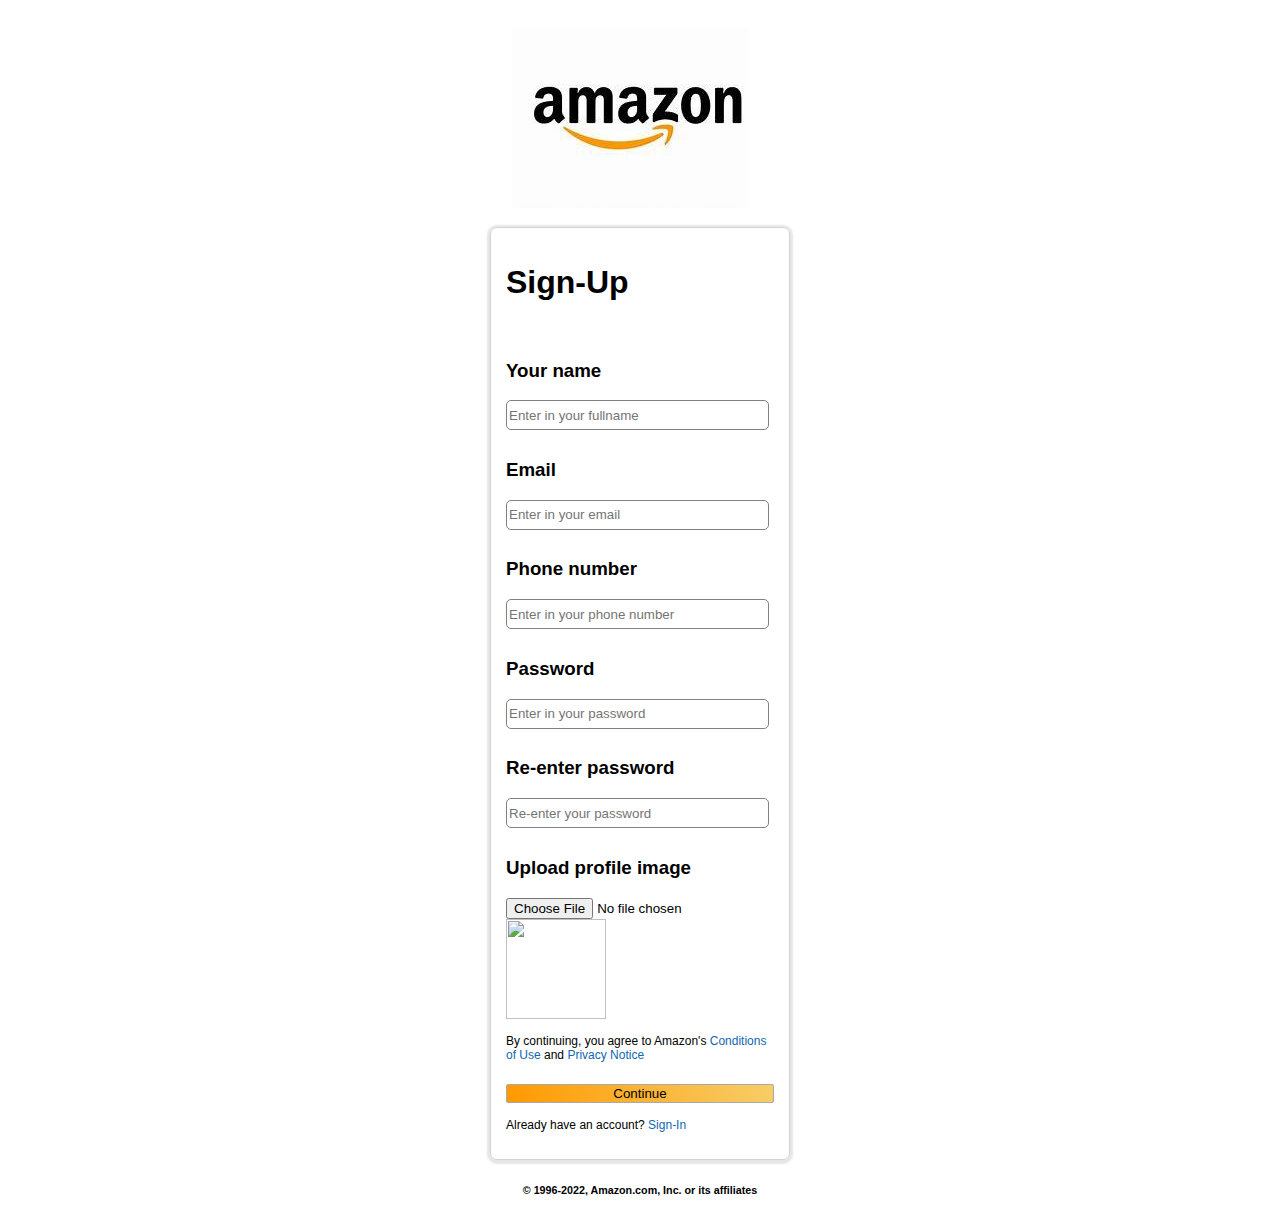
==== commit 843d327e: "update" ====
--- a/index.html
+++ b/index.html
@@ -25,7 +25,7 @@
         </div>
 
         <div class="registerBox">
-            <h1>Sign-in</h1>
+            <h1>Sign-Up</h1>
             <form class="registerForm">
 
                 <br>
@@ -49,6 +49,7 @@
                 By continuing, you agree to Amazon's <a href="#">Conditions of Use</a> and <a href="#">Privacy Notice</a>
             </p>
             <button class="register_registerButton" onclick="registration()"> Continue </button>
+
 
             <p>Already have an account? <a href="./login.html">Sign-In</a> </p>
         </div>
